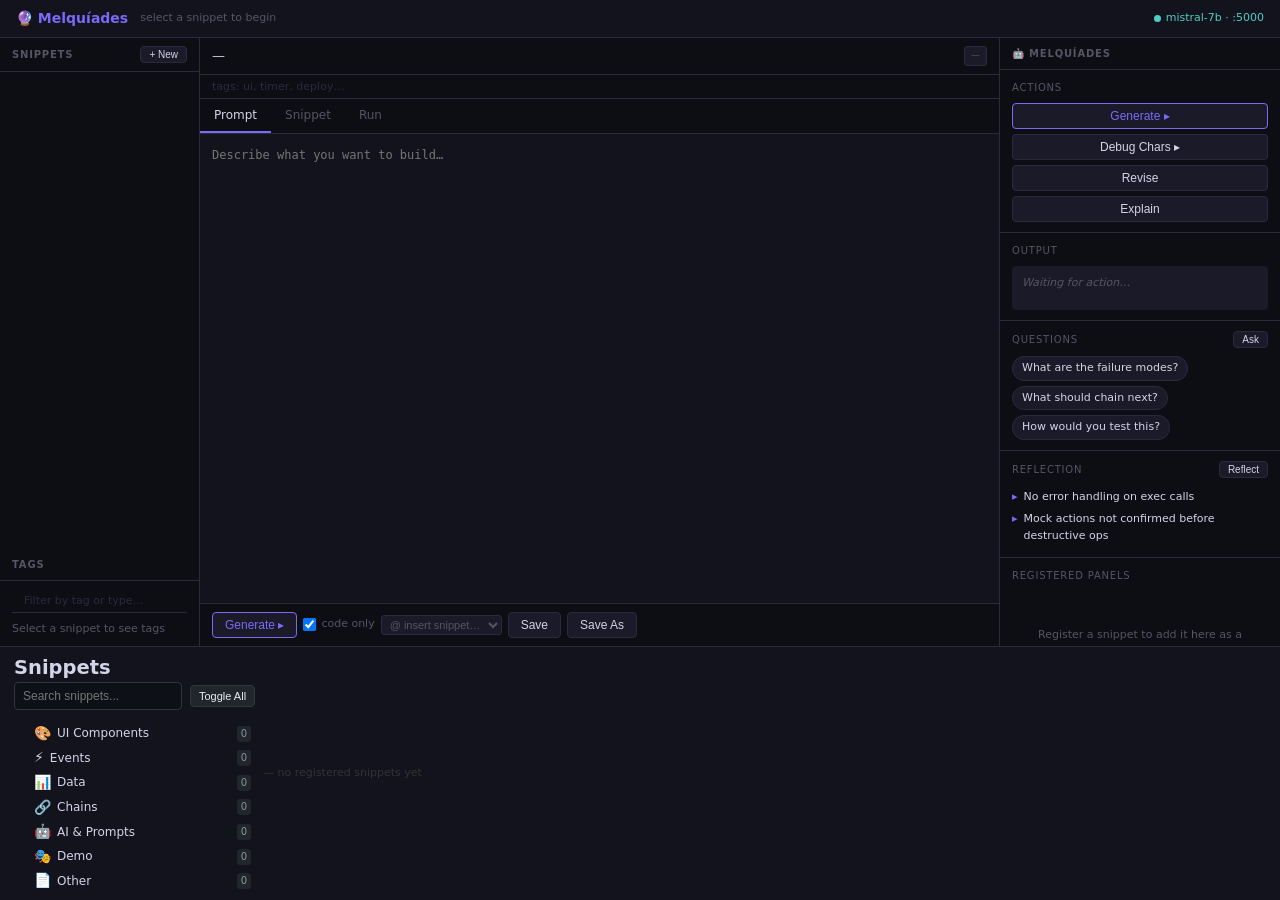
==== index.html @ 3d9fc7d7 "cleanup from prototype" ====
<!DOCTYPE html>
<html lang="en">
<head>
<meta charset="UTF-8">
<title>Melquíades — Demo</title>
<style>
* { box-sizing: border-box; margin: 0; padding: 0; }
:root {
  --bg: #0d0d14; --bg2: #13131e; --bg3: #1a1a28;
  --border: #2a2a3e; --accent: #7c6af7; --teal: #4ecdc4;
  --text: #d4d4e8; --muted: #555566; --danger: #e06a6a;
}
body { background: var(--bg); color: var(--text); font: 13px/1.5 system-ui,sans-serif; height: 100vh; display: flex; flex-direction: column; overflow: hidden; }

/* header */
header { display: flex; align-items: center; gap: 12px; padding: 8px 16px; background: var(--bg2); border-bottom: 1px solid var(--border); flex-shrink: 0; }
header h1 { font-size: 14px; font-weight: 600; color: var(--accent); }
.chain { font-size: 11px; color: var(--muted); flex: 1; }
.chain .done { color: var(--teal); }
.ai-label { display: flex; align-items: center; gap: 5px; font-size: 11px; color: var(--teal); }
.ai-dot { width: 7px; height: 7px; border-radius: 50%; background: var(--teal); }

/* layout */
main { display: grid; grid-template-columns: 200px 1fr 280px; flex: 1; overflow: hidden; }
.col { display: flex; flex-direction: column; border-right: 1px solid var(--border); overflow: hidden; }
.col:last-child { border-right: none; }
.col-header { padding: 8px 12px; font-size: 10px; font-weight: 700; color: var(--muted); text-transform: uppercase; letter-spacing: .8px; border-bottom: 1px solid var(--border); flex-shrink: 0; }

/* snippet list */
.snip-item { display: flex; align-items: center; gap: 8px; padding: 7px 12px; cursor: pointer; border-left: 2px solid transparent; }
.snip-item:hover  { background: var(--bg3); }
.snip-item.active { background: var(--bg3); border-left-color: var(--accent); }
.snip-name { font-size: 12px; flex: 1; }
.snip-lang { font-size: 9px; color: var(--muted); background: var(--bg3); border: 1px solid var(--border); padding: 1px 4px; border-radius: 2px; }
.snip-tags { font-size: 9px; color: var(--accent); opacity: .7; white-space: nowrap; overflow: hidden; text-overflow: ellipsis; max-width: 60px; }
.tags-row { display: flex; align-items: center; gap: 6px; padding: 4px 12px; border-bottom: 1px solid var(--border); flex-shrink: 0; }
.tags-row input { flex:1; background: transparent; border: none; color: var(--muted); font: 11px/1.4 system-ui; outline: none; }
.tags-row input::placeholder { color: var(--border); }

/* tabs */
.tabs { display: flex; border-bottom: 1px solid var(--border); flex-shrink: 0; }
.tab  { padding: 7px 14px; font-size: 12px; cursor: pointer; color: var(--muted); border-bottom: 2px solid transparent; }
.tab.active { color: var(--text); border-bottom-color: var(--accent); }
.tab:hover:not(.active) { color: var(--text); }

/* screens */
.screen { flex: 1; display: none; flex-direction: column; overflow: hidden; }
.screen.active { display: flex; }
.meta-row { display: flex; align-items: center; gap: 8px; padding: 8px 12px; border-bottom: 1px solid var(--border); flex-shrink: 0; }
.meta-title { font-size: 13px; font-weight: 500; flex: 1; }
.badge { font-size: 9px; color: var(--muted); background: var(--bg3); border: 1px solid var(--border); padding: 2px 6px; border-radius: 3px; }
textarea { flex: 1; background: var(--bg2); border: none; color: var(--text); font: 12px/1.6 'Cascadia Code','Fira Code',monospace; padding: 12px; resize: none; outline: none; }
.gen-label { padding: 4px 12px; font-size: 10px; color: var(--teal); background: #0a1a0a; border-top: 1px solid var(--border); flex-shrink: 0; display: none; }
.actions { display: flex; gap: 6px; padding: 8px 12px; border-top: 1px solid var(--border); flex-shrink: 0; align-items: center; }

/* run screen */
#sandbox { flex: 1; border: none; background: #fff; min-height: 0; }
.log-area { height: 130px; overflow-y: auto; background: #080810; border-top: 1px solid var(--border); padding: 6px 10px; font: 11px/1.6 'Cascadia Code','Fira Code',monospace; flex-shrink: 0; }
.log-line        { color: #555; }
.log-line.action { color: var(--teal); }
.log-line.output { color: var(--text); }
.log-line.error  { color: var(--danger); }

/* buttons */
.btn { padding: 5px 12px; border-radius: 4px; font-size: 12px; cursor: pointer; font-weight: 500; transition: opacity .15s; border: none; }
.btn:hover { opacity: .8; }
.btn-accent  { background: var(--bg3); color: var(--accent); border: 1px solid var(--accent); }
.btn-plain   { background: var(--bg3); color: var(--text);   border: 1px solid var(--border); }
.btn-teal    { background: var(--bg3); color: var(--teal);   border: 1px solid var(--teal); }
.btn-suggest { background: var(--bg3); color: #a47ac8; border: 1px solid #4a3a6e; font-size: 11px; margin-left: auto; }

/* panels col */
.panels-area { flex: 1; overflow-y: auto; padding: 10px; display: flex; flex-direction: column; gap: 10px; }
.panel-card  { border: 1px solid var(--border); border-radius: 5px; overflow: hidden; flex-shrink: 0; }
.panel-card-hdr { display: flex; align-items: center; padding: 5px 10px; background: var(--bg3); border-bottom: 1px solid var(--border); }
.panel-card-hdr span:first-child { font-size: 11px; flex: 1; color: var(--muted); }
.panel-card-hdr .x { font-size: 11px; cursor: pointer; color: var(--muted); }
.panel-card-hdr .x:hover { color: var(--text); }
.panel-card iframe { display: block; width: 100%; height: 180px; border: none; }
.empty-msg { color: var(--muted); font-size: 11px; text-align: center; padding: 24px 16px; line-height: 1.8; }

/* AI sidebar */
.ai-sidebar { flex: 1; overflow-y: auto; display: flex; flex-direction: column; }
.ai-section { padding: 10px 12px; border-bottom: 1px solid var(--border); flex-shrink: 0; }
.ai-section.grow { flex: 1; display: flex; flex-direction: column; }
.ai-section-title { font-size: 10px; color: var(--muted); text-transform: uppercase; letter-spacing: .8px; margin-bottom: 8px; display: flex; align-items: center; justify-content: space-between; }
.ai-actions { display: flex; flex-direction: column; gap: 5px; }
.ai-output { background: var(--bg3); border-radius: 4px; padding: 8px 10px; font-size: 11px; color: var(--muted); min-height: 44px; font-style: italic; line-height: 1.6; word-break: break-word; }
.ai-output.live { color: var(--text); font-style: normal; }
.chip-list { display: flex; flex-wrap: wrap; gap: 5px; }
.chip { background: var(--bg3); border: 1px solid var(--border); border-radius: 12px; padding: 3px 9px; font-size: 11px; cursor: pointer; }
.chip:hover { border-color: var(--accent); color: var(--accent); }
.reflect-item { font-size: 11px; padding: 3px 0; display: flex; gap: 6px; color: var(--text); line-height: 1.5; }
.reflect-item::before { content: '▸'; color: var(--accent); flex-shrink: 0; }
.btn-sm { padding: 2px 8px; font-size: 10px; }

/* snippet tree panel */
.tree-controls {
  display: flex;
  gap: 8px;
  margin-bottom: 12px;
  align-items: center;
}

.search-input {
  flex: 1;
  padding: 6px 8px;
  border: 1px solid #30363d;
  background: #0d1117;
  color: #e6edf3;
  border-radius: 4px;
  font-size: 12px;
}

.search-input:focus {
  outline: none;
  border-color: #58a6ff;
}

.btn-small {
  padding: 4px 8px;
  border: 1px solid #30363d;
  background: #21262d;
  color: #e6edf3;
  border-radius: 4px;
  font-size: 11px;
  cursor: pointer;
  transition: all 0.2s ease;
}

.btn-small:hover {
  background: #30363d;
  border-color: #58a6ff;
}

.snippet-tree {
  font-size: 12px;
  line-height: 1.4;
}

.tree-node {
  margin: 1px 0;
  user-select: none;
}

.tree-node-content {
  display: flex;
  align-items: center;
  padding: 2px 4px;
  cursor: pointer;
  border-radius: 3px;
  transition: background-color 0.2s ease;
}

.tree-node-content:hover {
  background: #21262d;
}

.tree-node-content.selected {
  background: #0969da;
  color: #ffffff;
}

.tree-toggle {
  width: 12px;
  height: 12px;
  margin-right: 4px;
  display: flex;
  align-items: center;
  justify-content: center;
  color: #8b949e;
  transition: transform 0.2s ease;
}

.tree-toggle.expanded {
  transform: rotate(90deg);
}

.tree-toggle.no-children {
  visibility: hidden;
}

.tree-icon {
  margin-right: 6px;
  font-size: 14px;
}

.tree-label {
  flex: 1;
  overflow: hidden;
  text-overflow: ellipsis;
  white-space: nowrap;
}

.tree-badge {
  font-size: 10px;
  background: #21262d;
  color: #8b949e;
  padding: 1px 4px;
  border-radius: 3px;
  margin-left: 4px;
}

.tree-children {
  margin-left: 16px;
  display: none;
}

.tree-children.expanded {
  display: block;
}

.snippets-list {
  font-size: 12px;
  max-height: 300px;
  overflow-y: auto;
}

/* footer */
footer { display: flex; align-items: center; gap: 8px; padding: 6px 14px; background: var(--bg2); border-top: 1px solid var(--border); flex-shrink: 0; overflow-x: auto; }
.footer-label { font-size: 10px; color: var(--muted); text-transform: uppercase; letter-spacing: .8px; white-space: nowrap; }
.reg-pill { padding: 3px 10px; background: var(--bg3); border: 1px solid var(--border); border-radius: 3px; font-size: 11px; cursor: pointer; white-space: nowrap; }
.reg-pill:hover { border-color: var(--teal); color: var(--teal); }
</style>
</head>
<body>

<header>
  <h1>🔮 Melquíades</h1>
  <div class="chain" id="chain">select a snippet to begin</div>
  <div class="ai-label"><div class="ai-dot"></div>mistral-7b · :5000</div>
</header>

<main>
  <!-- LEFT: snippet list -->
  <div class="col">
    <div class="col-header" style="display:flex;justify-content:space-between;align-items:center">Snippets
      <button class="btn btn-plain btn-sm" onclick="newSnippet()">+ New</button>
    </div>
    <div class="multi-select-controls" id="multi-controls" style="display:none; padding: 8px 12px; border-bottom: 1px solid var(--border); gap: 8px; align-items: center;">
      <label style="font-size: 11px; color: var(--muted);">
        <input type="checkbox" id="select-all" onchange="toggleSelectAll()"> Select all
      </label>
      <button class="btn btn-plain btn-sm" onclick="chainSelected()">Chain</button>
      <button class="btn btn-plain btn-sm" onclick="deleteSelected()" style="color: var(--danger);">Delete</button>
      <span style="font-size: 11px; color: var(--muted);" id="selection-count">0 selected</span>
    </div>
    <div id="snip-list" style="flex: 1; overflow-y: auto;"></div>
    <div class="col-header">Tags</div>
    <div id="tags-panel" style="padding: 8px 12px; flex-shrink: 0;">
      <div class="tags-row">
        <input id="tag-filter" type="text" placeholder="Filter by tag or type..." style="flex: 1; background: transparent; border: none; color: var(--muted); font: 11px/1.4 system-ui; outline: none;">
        <button id="clear-filter" class="btn btn-sm" style="display: none; padding: 2px 6px; font-size: 10px; background: var(--bg3); color: var(--muted); border: 1px solid var(--border); border-radius: 3px; cursor: pointer;">Clear</button>
      </div>
      <div id="snippet-tags" style="display: flex; flex-wrap: wrap; gap: 4px; margin-top: 8px;">
        <span style="font-size: 11px; color: var(--muted);">Select a snippet to see tags</span>
      </div>
    </div>
  </div>

  <!-- CENTER: editor -->
  <div class="col">
    <div class="meta-row">
      <span class="meta-title" id="meta-title">—</span>
      <span class="badge" id="meta-lang" onclick="changeLang()" title="Click to change language" style="cursor:pointer">—</span>
    </div>
    <div class="tags-row">
      <input id="meta-tags" placeholder="tags: ui, timer, deploy…" spellcheck="false">
    </div>
    <div class="tabs">
      <div class="tab active" id="tab-prompt"  onclick="switchTab('prompt')">Prompt</div>
      <div class="tab"        id="tab-snippet" onclick="switchTab('snippet')">Snippet</div>
      <div class="tab"        id="tab-run"     onclick="switchTab('run')">Run</div>
    </div>

    <div id="screen-prompt" class="screen active">
      <textarea id="body-prompt" spellcheck="false" placeholder="Describe what you want to build…"></textarea>
      <div class="actions">
        <button class="btn btn-accent" onclick="generate()">Generate ▸</button>
        <label style="font-size:11px;color:var(--muted);display:flex;align-items:center;gap:5px;cursor:pointer">
          <input type="checkbox" id="chk-code-only" checked> code only
        </label>
        <select id="ctx-picker" onchange="insertCtx(this)" style="background:var(--bg3);border:1px solid var(--border);color:var(--muted);font-size:11px;border-radius:3px;padding:2px 4px;cursor:pointer">
          <option value="">@ insert snippet…</option>
        </select>
        <button class="btn btn-plain" onclick="save()">Save</button>
        <button class="btn btn-plain" onclick="saveAs()">Save As</button>
      </div>
    </div>

    <div id="screen-snippet" class="screen">
      <textarea id="body-snippet" spellcheck="false" placeholder="Snippet code appears here…"></textarea>
      <div class="gen-label" id="gen-label">✦ generated from <span id="gen-from"></span></div>
      <div class="actions">
        <button class="btn btn-teal"    onclick="execute()">Execute ▸</button>
        <button class="btn btn-plain" onclick="save()">Save</button>
        <button class="btn btn-plain" onclick="saveAs()">Save As</button>
        <button class="btn btn-accent"  onclick="register()">Register</button>
        <button class="btn btn-plain" id="btn-stop-gen" onclick="stopGenerate()" disabled style="color:#f87171">Stop ■</button>
        <button class="btn btn-plain" onclick="deleteSnippet()" style="color:#f87171">Delete</button>
        <button class="btn btn-plain" id="btn-mindmap" onclick="mindMap()">Mind map</button>
        <button class="btn btn-suggest" id="btn-suggest" style="display:none" onclick="suggestNext()">Suggest next snippet</button>
      </div>
    </div>

    <div id="screen-run" class="screen">
      <iframe id="sandbox" sandbox="allow-scripts"></iframe>
      <div class="log-area" id="log"></div>
      <div class="actions">
        <button class="btn btn-teal" onclick="execute()">Execute ▸</button>
        <button class="btn btn-plain" onclick="stop()">Stop ■</button>
        <button class="btn btn-plain" onclick="$('log').innerHTML=''">Clear log</button>
      </div>
    </div>
  </div>

  <!-- RIGHT: AI sidebar -->
  <div class="col">
    <div class="col-header">🤖 Melquíades</div>
    <div class="ai-sidebar">

      <div class="ai-section">
        <div class="ai-section-title">Actions</div>
        <div class="ai-actions">
          <button class="btn btn-accent" onclick="generate()">Generate ▸</button>
          <button class="btn btn-plain"  onclick="debugCharacters()">Debug Chars ▸</button>
          <button class="btn btn-plain"  onclick="revise()">Revise</button>
          <button class="btn btn-plain"  onclick="explain()">Explain</button>
        </div>
      </div>

      <div class="ai-section">
        <div class="ai-section-title">Output</div>
        <div class="ai-output" id="ai-output">Waiting for action…</div>
      </div>

      <div class="ai-section">
        <div class="ai-section-title">
          Questions
          <button class="btn btn-plain btn-sm" onclick="askQuestions()">Ask</button>
        </div>
        <div class="chip-list" id="chip-list">
          <div class="chip" onclick="clickChip(this.textContent)">What are the failure modes?</div>
          <div class="chip" onclick="clickChip(this.textContent)">What should chain next?</div>
          <div class="chip" onclick="clickChip(this.textContent)">How would you test this?</div>
        </div>
      </div>

      <div class="ai-section">
        <div class="ai-section-title">
          Reflection
          <button class="btn btn-plain btn-sm" onclick="reflect()">Reflect</button>
        </div>
        <div id="reflection-list">
          <div class="reflect-item">No error handling on exec calls</div>
          <div class="reflect-item">Mock actions not confirmed before destructive ops</div>
        </div>
      </div>

      <div class="ai-section grow">
        <div class="ai-section-title">Registered Panels</div>
        <div class="panels-area" id="panels-area">
          <div class="empty-msg">Register a snippet to add it here as a live panel.</div>
        </div>
      </div>

    </div>
  </div>
</main>

<footer>
  <div class="sidebar">
    <h2>Snippets</h2>
    <div id="registry-bar"></div>
    <div class="tree-controls">
      <input type="text" id="tree-search" placeholder="Search snippets..." class="search-input">
      <button id="tree-toggle-all" class="btn-small">Toggle All</button>
    </div>
    <div id="snippet-tree" class="snippet-tree"></div>
    <div id="snippets-list" class="snippets-list" style="display: none;"></div>
  </div>
  <span id="registry-empty" style="font-size:11px;color:#333">— no registered snippets yet</span>
</footer>

<script>
// Utility functions
const $ = (id) => document.getElementById(id)

const SNIPPETS = {} //load from DB 


const state = { current:null, currentId:null, registered:{}, generatedFrom:null, generating:false, abortCtrl:null, lastHtml:'' }
const srcdoc = html => `<!DOCTYPE html><html><head><meta charset="UTF-8"></head><body>${html}</body></html>`

function buildList() {
  const picker = $('ctx-picker')
  if (picker) {
    picker.innerHTML = '<option value="">@ insert snippet…</option>'
    Object.keys(SNIPPETS).forEach(name => {
      const o = document.createElement('option'); o.value = name; o.textContent = name
      picker.appendChild(o)
    })
  }
  const el = $('snip-list')
  el.innerHTML = ''
  
  // Get tag filter value
  const tagFilter = $('tag-filter').value.trim().toLowerCase()
  const filterTags = tagFilter ? tagFilter.split(',').map(t => t.trim()).filter(Boolean) : []
  
  Object.keys(SNIPPETS).forEach(name => {
    // Skip if snippet is undefined
    if (!SNIPPETS[name]) return
    
    // Apply tag filter
    if (filterTags.length > 0) {
      const snippetTags = (SNIPPETS[name].tags || []).map(t => t.toLowerCase())
      const hasMatchingTag = filterTags.some(filterTag => 
        snippetTags.some(snippetTag => snippetTag.includes(filterTag))
      )
      if (!hasMatchingTag) {
        return // Skip this snippet
      }
    }
    
    const d = document.createElement('div')
    d.className = 'snip-item'; d.id = `item-${name}`
    d.dataset.snippet = name
    d.innerHTML = `
      <input type="checkbox" class="snippet-checkbox" data-snippet="${name}" onchange="updateMultiSelect()" style="margin-right: 8px;">
      <span class="snip-name">${name}</span>
      <span class="snip-lang">${SNIPPETS[name].lang}</span>
    `
    d.onclick = (e) => {
      if (e.target.type !== 'checkbox') {
        selectSnippet(name)
      }
    }
    el.appendChild(d)
  })
  updateMultiSelect()
  
  // Update UI for currently selected snippet
  if (state.current && SNIPPETS[state.current]) {
    // Update tags panel
    updateTagsPanel(SNIPPETS[state.current].tags || [])
    
    // Update mindmap button for JSON snippets
    const btnMindmap = $('btn-mindmap')
    if (SNIPPETS[state.current].lang === 'json') {
      btnMindmap.textContent = '📊 JSON Mind map'
      btnMindmap.style.color = '#79c0ff'
      btnMindmap.style.borderColor = '#79c0ff'
    } else {
      btnMindmap.textContent = 'Mind map'
      btnMindmap.style.color = ''
      btnMindmap.style.borderColor = ''
    }
    
    SNIPPETS[state.current].lang === 'prompt' ? switchTab('prompt') : switchTab('snippet')
    setChain([state.current])
  }
}

function updateTagsPanel(tags) {
  const panel = $('snippet-tags')
  if (!tags || tags.length === 0) {
    panel.innerHTML = '<span style="font-size: 11px; color: var(--muted);">No tags</span>'
  } else {
    panel.innerHTML = tags.map(tag => 
      `<span style="font-size: 10px; color: var(--accent); background: var(--bg3); border: 1px solid var(--border); padding: 2px 6px; border-radius: 3px;">${tag}</span>`
    ).join('')
  }
}

function updateRegistry() {
  const bar = $('registry-bar')
  const names = Object.keys(state.registered)
  if (names.length) {
    bar.innerHTML = names.map(name => `<span class="reg-pill">${name}</span>`).join('')
    $('registry-empty').style.display = 'none'
  } else {
    bar.innerHTML = ''
    $('registry-empty').style.display = 'inline'
  }
}

function switchTab(t) {
  ['prompt','snippet','run'].forEach(id => {
    $(`tab-${id}`).classList.toggle('active', id === t)
    $(`screen-${id}`).classList.toggle('active', id === t)
  })
}

function setChain(steps) {
  $('chain').innerHTML = steps.map((s,i) =>
    i < steps.length-1 ? `<span class="done">${s}</span> → ` : `<span>${s}</span>`
  ).join('')
}

function resolveContext(text) {
  const refs = []
  const resolved = text.replace(/@([\.\w-]+)/g, (match, name) => {
    const sn = SNIPPETS[name]
    if (!sn) return match
    refs.push(name)
    return `\n\n[Context: ${name}]\n${sn.body()}\n`
  })
  return { resolved, refs }
}

function insertCtx(sel) {
  const name = sel.value; sel.value = ''
  if (!name) return
  const ta = $('body-prompt')
  const pos = ta.selectionStart
  const val = ta.value
  const ins = (pos > 0 && val[pos-1] !== ' ' && val[pos-1] !== '\n') ? ` @${name}` : `@${name}`
  ta.value = val.slice(0, pos) + ins + val.slice(pos)
  ta.selectionStart = ta.selectionEnd = pos + ins.length
  ta.focus()
}

async function generate() {
  const raw = $('body-prompt').value.trim()
  if (!raw) { appendLog('prompt is empty','error'); return }
  let { resolved: prompt, refs } = resolveContext(raw)
  if (refs.length) appendLog(`[generate] context: ${refs.map(r=>'@'+r).join(', ')}`,'action')
  const snippetBody = $('body-snippet').value.trim()
  if (snippetBody) {
    prompt += `\n\n[Current snippet: ${state.current}]\n${snippetBody}`
    appendLog(`[generate] auto-context: snippet ${state.current}`,'action')
  }
  const system = $('chk-code-only').checked
    ? 'You output ONLY raw code. No explanation, no comments, no markdown fences, no backticks. Start with the first line of code. Stop after the last line of code. Never add any text after the code.'
    : ''
  const src = state.current
  switchTab('snippet')
  const ta = $('body-snippet')
  state.prevSnippet = ta.value
  ta.value = ''
  appendLog('[generate] calling /api/ai/generate…','action')
  setChain([src, 'streaming…'])
  state.generating = true; state.abortCtrl = new AbortController()
  $('btn-stop-gen').disabled = false

  let resp
  try {
    resp = await fetch('/api/ai/generate', {
      method: 'POST',
      headers: {'Content-Type': 'application/json'},
      body: JSON.stringify({prompt, system, character: 'Melquíades'}),
      signal: state.abortCtrl.signal
    })
  } catch (e) {
    if (e.name === 'AbortError') { appendLog('[generate] stopped','action') }
    else { appendLog(`[generate] fetch error: ${e.message}`,'error') }
    state.generating = false; $('btn-stop-gen').disabled = true; return
  }

  if (!resp.ok) { appendLog(`[generate] ${resp.status} ${resp.statusText}`,'error'); state.generating = false; $('btn-stop-gen').disabled = true; return }

  const reader = resp.body.getReader(), dec = new TextDecoder()
  let buf = ''
  try {
    while (true) {
      const {done, value} = await reader.read()
      if (done) break
      buf += dec.decode(value, {stream: true})
      const lines = buf.split('\n'); buf = lines.pop()
      for (const line of lines) {
        if (!line.startsWith('data: ')) continue
        const payload = line.slice(6)
        if (payload === '[DONE]') { finishGenerate(src); return }
        try {
          const token = JSON.parse(payload)?.choices?.[0]?.delta?.content
          if (token) { ta.value += token; ta.scrollTop = ta.scrollHeight }
        } catch (_) {}
      }
    }
  } catch (e) {
    if (e.name !== 'AbortError') appendLog(`[generate] stream error: ${e.message}`,'error')
    else appendLog('[generate] stopped','action')
    state.generating = false; $('btn-stop-gen').disabled = true; return
  }
  finishGenerate(src)
}

function stopGenerate() {
  state.abortCtrl?.abort()
  state.generating = false
  $('btn-stop-gen').disabled = true
  if (state.prevSnippet && !$('body-snippet').value.trim()) {
    $('body-snippet').value = state.prevSnippet
    appendLog('[generate] stopped · snippet restored','action')
  }
}

function stripFences(text) {
  const blocks = [...text.matchAll(/```(?:\w*)\n([\s\S]*?)```/g)].map(m => m[1].trim())
  return blocks.length ? blocks.join('\n\n') : text
}

function finishGenerate(src) {
  state.generating = false; $('btn-stop-gen').disabled = true
  if ($('chk-code-only').checked && $('meta-lang').textContent !== 'prompt') {
    const stripped = stripFences($('body-snippet').value)
    $('body-snippet').value = stripped
    const t = stripped.trim()
    const lang = $('meta-lang').textContent
    if (lang === 'html' && (!t.startsWith('<') || !t.endsWith('>'))) {
      $('body-prompt').value = stripped
      $('body-snippet').value = state.prevSnippet || ''
      switchTab('prompt')
      appendLog('[generate] not HTML — routed back to prompt · snippet restored', 'action')
      setChain([src, 'not HTML ↩'])
      return
    }
  }
  state.generatedFrom = src
  $('gen-label').style.display   = 'block'; $('gen-from').textContent = src
  $('btn-suggest').style.display = 'block'
  appendLog('[generate] done','action')
  setChain([src, 'generated ✓'])
}

function buildMindMapHTML(data) {
  const d = JSON.stringify(data).replace(/<\/script>/gi, '<\\/script>')
  return `<!DOCTYPE html><html><head><meta charset="UTF-8">
<style>
*{box-sizing:border-box;margin:0;padding:0}
body{background:#0d1117;font-family:system-ui;overflow:hidden;user-select:none}
svg{display:block}
.edge{fill:none;stroke-width:2;opacity:.4}
.node{cursor:pointer}
.node:hover .pb{stroke-width:3}
.lbl{pointer-events:none;text-anchor:middle;dominant-baseline:central;font-weight:600;fill:#fff}
#tt{position:fixed;background:#161b22;border:1px solid #30363d;border-radius:8px;padding:10px 14px;color:#c9d1d9;font-size:12px;max-width:260px;line-height:1.6;pointer-events:none;display:none;z-index:20;box-shadow:0 8px 24px #0008}
.tip-title{font-size:13px;font-weight:700;margin-bottom:4px}
</style></head><body>
<svg id="map" style="width:100vw;height:100vh"></svg>
<div id="tt"></div>
<script>
const DATA=${d}
const VW=1800,VH=1200,VCX=900,VCY=600,BR=460,LR=240
const svg=document.getElementById('map'),NS='http://www.w3.org/2000/svg',tt=document.getElementById('tt')
const el=(t,a)=>{const e=document.createElementNS(NS,t);Object.entries(a).forEach(([k,v])=>e.setAttribute(k,v));return e}
svg.setAttribute('viewBox','0 0 '+VW+' '+VH)
svg.setAttribute('width',window.innerWidth)
svg.setAttribute('height',window.innerHeight)
const defs=el('defs',{})
defs.innerHTML='<filter id="gl"><feGaussianBlur stdDeviation="5" result="b"/><feMerge><feMergeNode in="b"/><feMergeNode in="SourceGraphic"/></feMerge></filter><filter id="sh" x="-20%" y="-20%" width="140%" height="140%"><feDropShadow dx="0" dy="3" stdDeviation="6" flood-color="#00000088"/></filter>'
svg.appendChild(defs)
const g=el('g',{id:'world'})
svg.appendChild(g)
const nodes=[{id:'root',kind:'root',label:DATA.root,x:VCX,y:VCY,color:'#58a6ff',tip:''}]
const edges=[]
const nb=DATA.branches.length
DATA.branches.forEach((b,bi)=>{
  const angle=bi*(2*Math.PI/nb)-Math.PI/2
  const bx=VCX+Math.cos(angle)*BR,by=VCY+Math.sin(angle)*BR
  nodes.push({id:b.id,kind:'branch',label:b.label,x:bx,y:by,color:b.color||'#79c0ff',tip:b.tip||''})
  edges.push({x1:VCX,y1:VCY,x2:bx,y2:by,color:b.color||'#79c0ff'})
  const nl=b.leaves.length
  b.leaves.forEach((lf,li)=>{
    const spread=Math.PI*.52
    const la=angle+(li-(nl-1)/2)*(spread/Math.max(nl-1,1))
    const lx=bx+Math.cos(la)*LR,ly=by+Math.sin(la)*LR
    nodes.push({id:lf.id,kind:'leaf',label:lf.label,x:lx,y:ly,color:b.color||'#79c0ff',tip:lf.tip||''})
    edges.push({x1:bx,y1:by,x2:lx,y2:ly,color:b.color||'#79c0ff'})
  })
})
edges.forEach(e=>{
  g.appendChild(el('path',{class:'edge',stroke:e.color,
    d:'M'+e.x1+','+e.y1+' C'+((e.x1+e.x2)/2)+','+e.y1+' '+((e.x1+e.x2)/2)+','+e.y2+' '+e.x2+','+e.y2}))
})
nodes.forEach(n=>{
  const ng=el('g',{class:'node',transform:'translate('+n.x+','+n.y+')'})
  if(n.kind==='root'){
    ng.appendChild(el('circle',{r:54,fill:n.color,stroke:'#ffffff33','stroke-width':2,filter:'url(#gl)'}))
    const t=el('text',{class:'lbl','font-size':20});t.textContent=n.label.slice(0,14);ng.appendChild(t)
  } else if(n.kind==='branch'){
    ng.appendChild(el('rect',{class:'pill',x:-92,y:-23,width:184,height:46,rx:23,fill:n.color+'22',filter:'url(#sh)'}))
    ng.appendChild(el('rect',{class:'pb',x:-92,y:-23,width:184,height:46,rx:23,fill:'none',stroke:n.color,'stroke-width':2}))
    const t=el('text',{class:'lbl','font-size':15});t.textContent=n.label.slice(0,20);ng.appendChild(t)
  } else {
    ng.appendChild(el('rect',{class:'pill',x:-88,y:-19,width:176,height:38,rx:9,fill:'#161b22',filter:'url(#sh)'}))
    ng.appendChild(el('rect',{class:'pb',x:-88,y:-19,width:176,height:38,rx:9,fill:'none',stroke:n.color+'99','stroke-width':1.5}))
    const t=el('text',{class:'lbl','font-size':12});t.textContent=n.label.slice(0,24);ng.appendChild(t)
  }
  ng.addEventListener('mouseenter',()=>{
    tt.innerHTML='<div class="tip-title" style="color:'+n.color+'">'+n.label+'</div>'+(n.tip||'').replace(/\\n/g,'<br>')
    tt.style.display='block'
  })
  ng.addEventListener('mousemove',e=>{
    tt.style.left=Math.min(e.clientX+16,window.innerWidth-280)+'px'
    tt.style.top=Math.min(e.clientY+16,window.innerHeight-120)+'px'
  })
  ng.addEventListener('mouseleave',()=>{tt.style.display='none'})
  g.appendChild(ng)
})
let zoom=Math.min(window.innerWidth/VW,window.innerHeight/VH),px=0,py=0,drag=false,lm={}
const applyT=()=>g.setAttribute('transform','translate('+px+','+py+') scale('+zoom+')')
applyT()
svg.addEventListener('wheel',e=>{e.preventDefault();zoom=Math.min(4,Math.max(.15,zoom*(e.deltaY<0?1.1:.91)));applyT()},{passive:false})
svg.addEventListener('mousedown',e=>{drag=true;lm={x:e.clientX,y:e.clientY};svg.style.cursor='grabbing'})
window.addEventListener('mouseup',()=>{drag=false;svg.style.cursor='default'})
window.addEventListener('mousemove',e=>{
  if(!drag)return
  px+=(e.clientX-lm.x)/zoom*(VW/window.innerWidth)
  py+=(e.clientY-lm.y)/zoom*(VH/window.innerHeight)
  lm={x:e.clientX,y:e.clientY};applyT()
})
<\/script></body></html>`
}

function buildJSONMindMap(data, rootKey = "JSON") {
  appendLog(`[mind-map] Processing JSON: ${typeof data}, keys: ${Object.keys(data || {}).join(', ')}`,'action')
  
  // Handle edge cases
  if (data === null || data === undefined) {
    appendLog(`[mind-map] Data is null/undefined`,'error')
    return {
      root: rootKey,
      branches: [],
      leaves: []
    }
  }
  
  const result = {
    branches: [],
    leaves: []
  }
  
  function processNode(obj, key, path = "") {
    const currentPath = path ? `${path}.${key}` : key
    
    if (typeof obj === 'object' && obj !== null) {
      if (Array.isArray(obj)) {
        // Array handling
        const branch = {
          id: `array_${path.replace(/\./g, '_')}`,
          label: `${key} [${obj.length}]`,
          color: '#79c0ff',
          tip: `Array with ${obj.length} items`,
          leaves: []
        }
        
        // Process array items
        obj.slice(0, 3).forEach((item, i) => {
          if (typeof item === 'object' && item !== null) {
            const nested = processNode(item, `Item ${i + 1}`, `${path}.${i}`)
            branch.leaves.push(...nested.branches.map(b => ({...b, id: b.id + '_leaf'})))
            branch.leaves.push(...nested.leaves)
          } else {
            branch.leaves.push({
              id: `leaf_${path.replace(/\./g, '_')}_${i}`,
              label: `Item ${i + 1}: ${String(item).substring(0, 15)}`,
              color: '#79c0ff',
              tip: `Value: ${String(item)}`
            })
          }
        })
        
        result.branches.push(branch)
      } else {
        // Object handling
        const entries = Object.entries(obj)
        const branch = {
          id: `obj_${path.replace(/\./g, '_')}`,
          label: `${key} (${entries.length})`,
          color: '#79c0ff',
          tip: `Object: ${entries.slice(0, 3).map(([k]) => k).join(', ')}${entries.length > 3 ? '...' : ''}`,
          leaves: []
        }
        
        // Process object properties
        entries.forEach(([k, v]) => {
          if (typeof v === 'object' && v !== null) {
            if (Array.isArray(v)) {
              const nested = processNode(v, k, `${path}.${k}`)
              branch.leaves.push(...nested.branches.map(b => ({...b, id: b.id + '_leaf'})))
              branch.leaves.push(...nested.leaves)
            } else {
              // Nested object - create a leaf for it
              branch.leaves.push({
                id: `leaf_${path.replace(/\./g, '_')}_${k}`,
                label: k,
                color: '#79c0ff',
                tip: `Nested object with ${Object.keys(v).length} properties`
              })
            }
          } else {
            // Primitive value
            branch.leaves.push({
              id: `leaf_${path.replace(/\./g, '_')}_${k}`,
              label: `${k}: ${String(v).substring(0, 15)}`,
              color: '#79c0ff',
              tip: `Value: ${String(v)}`
            })
          }
        })
        
        result.branches.push(branch)
      }
    } else {
      // Primitive value at root level
      result.leaves.push({
        id: `value_${path.replace(/\./g, '_')}`,
        label: `${key}: ${String(obj).substring(0, 20)}`,
        color: '#79c0ff',
        tip: `Value: ${String(obj)}`
      })
    }
    
    return result
  }
  
  const processed = processNode(data, rootKey)
  const branches = processed.branches.slice(0, 8) // Limit to 8 main branches
  
  // Ensure we have at least one branch
  if (branches.length === 0) {
    branches.push({
      id: 'single_value',
      label: 'Data',
      color: '#79c0ff',
      tip: 'Single data value',
      leaves: []
    })
  }
  
  appendLog(`[mind-map] Generated ${branches.length} branches, ${processed.leaves.length} leaves`,'action')
  
  return {
    root: rootKey,
    branches: branches,
    leaves: processed.leaves
  }
}

async function mindMap() {
  const code = $('body-snippet').value.trim()
  if (!code) { appendLog('no snippet to map','error'); return }
  
  const lang = $('meta-lang').textContent
  
  if (lang === 'json') {
    // Handle JSON directly without AI
    appendLog('[mind-map] parsing JSON structure…','action')
    try {
      appendLog(`[mind-map] JSON length: ${code.length} chars`,'action')
      const jsonData = JSON.parse(code)
      appendLog(`[mind-map] JSON parsed successfully, type: ${typeof jsonData}`,'action')
      const mindMapData = buildJSONMindMap(jsonData, state.current || 'JSON')
      appendLog(`[mind-map] Mindmap created, branches: ${mindMapData.branches.length}`,'action')
      
      const html = buildMindMapHTML(mindMapData)
      $('body-snippet').value = html
      execute()
      appendLog(`[mind-map] JSON visualization · ${mindMapData.branches.length} branches`,'action')
      setChain([state.current, 'json-mind-map ✓'])
    } catch(e) { 
      appendLog(`[mind-map] JSON error: ${e.message}`,'error')
      appendLog(`[mind-map] Debug - First 100 chars: ${code.substring(0, 100)}`,'action')
    }
  } else {
    // Use AI for other languages
    appendLog('[mind-map] asking model for relationships…','action')
    try {
      const resp = await fetch('/api/ai/mindmap', {
        method:'POST', headers:{'Content-Type':'application/json'},
        body: JSON.stringify({prompt: code})
      })
      if (!resp.ok) throw new Error(await resp.text())
      const data = await resp.json()
      if (!data.branches?.length) { appendLog('[mind-map] no branches returned','error'); return }
      const html = buildMindMapHTML(data)
      $('body-snippet').value = html
      execute()
      appendLog(`[mind-map] ${data.branches.length} branches · hover nodes for tips`,'action')
      setChain([state.current, 'mind-map ✓'])
    } catch(e) { appendLog(`[mind-map] error: ${e.message}`,'error') }
  }
}

function stop() {
  requestAnimationFrame(() => {
    const sandbox = $('sandbox')
    sandbox.srcdoc = '<!DOCTYPE html><html><body></body></html>'
    state.lastHtml = ''
    appendLog('[stop] sandbox cleared','action')
  })
}

function injectIntoHtml(base, tag, code) {
  if (tag === 'css') {
    const style = `<style>\n${code}\n</style>`
    const hi = base.lastIndexOf('</head>')
    if (hi !== -1) return base.slice(0, hi) + style + base.slice(hi)
    const bi = base.lastIndexOf('<body')
    if (bi !== -1) return base.slice(0, bi) + style + base.slice(bi)
    return style + base
  }
  if (tag === 'js') {
    const script = `<script>\n${code}\n<\/script>`
    const i = base.lastIndexOf('</body>')
    if (i !== -1) return base.slice(0, i) + script + base.slice(i)
    return base + script
  }
  return base
}

function runCode(code, lang, name) {
  // Use requestAnimationFrame to prevent blocking
  requestAnimationFrame(() => {
    const isFullDoc = code.trimStart().toLowerCase().startsWith('<!doctype') || code.trimStart().toLowerCase().startsWith('<html')
    const sandbox = $('sandbox')
    
    if (lang === 'css') {
      if (state.lastHtml) {
        state.lastHtml = injectIntoHtml(state.lastHtml, 'css', code)
        sandbox.srcdoc = state.lastHtml
        appendLog(`[execute] ${name} — CSS injected`,'action')
      } else {
        const demo = `<!DOCTYPE html><html><head><meta charset="UTF-8"><style>\n${code}\n</style></head><body><h1>Heading</h1><h2>Subheading</h2><p>Paragraph text. <a href="#">A link</a>.</p><ul><li>Item one</li><li>Item two</li></ul><button>Button</button><input placeholder="Input"></body></html>`
        state.lastHtml = demo; sandbox.srcdoc = demo
        appendLog(`[execute] ${name} — CSS preview`,'action')
      }
    } else if (lang === 'js') {
      // Ensure JavaScript is always wrapped in proper script tags
      let jsHtml
      if (state.lastHtml) {
        state.lastHtml = injectIntoHtml(state.lastHtml, 'js', code)
        jsHtml = state.lastHtml
      } else {
        // For standalone JS, create a proper HTML document with script tags
        jsHtml = `<!DOCTYPE html><html><head><meta charset="UTF-8"></head><body><div id="widget"></div><script>\ntry {\n${code}\n} catch(e) {\n  console.error('JS Error:', e);\n  document.body.innerHTML += '<div style="color:red;padding:10px;border:1px solid red;margin:10px;">JS Error: ' + e.message + '</div>';\n}\n<\/script></body></html>`
        state.lastHtml = jsHtml
      }
      sandbox.srcdoc = jsHtml
      appendLog(`[execute] ${name} — JS executed`,'action')
    } else if (lang === 'mermaid') {
      // Auto-wrap mermaid code in HTML for execution
      var mermaidHtml = '<!DOCTYPE html><html><head><meta charset="UTF-8"><script src="https://cdn.jsdelivr.net/npm/mermaid@10/dist/mermaid.min.js"><\/script><style>body{padding:20px;background:#f5f5f5}.mermaid{background:white;padding:20px;border-radius:8px}<\/style><\/head><body><div class="mermaid">' + code + '<\/div><script>mermaid.initialize({startOnLoad:true})<\/script><\/body><\/html>';
      state.lastHtml = mermaidHtml;
      sandbox.srcdoc = mermaidHtml;
      appendLog('[execute] ' + name + ' — Mermaid diagram rendered','action');
    } else {
      state.lastHtml = isFullDoc ? code : srcdoc(code)
      sandbox.srcdoc = state.lastHtml
      appendLog(`[execute] ${name} — done`,'action')
    }
  })
}

// Debounce execution to prevent rapid calls
let executeTimeout = null
function execute() {
  // Clear any pending execution
  if (executeTimeout) {
    clearTimeout(executeTimeout)
  }
  
  // Debounce execution with small delay
  executeTimeout = setTimeout(() => {
    const code = $('body-snippet').value.trim()
    if (!code) { appendLog('snippet is empty','error'); return }
    const lang = $('meta-lang').textContent
    if (lang === 'chain') {
      const names = code.split('\n').map(l => l.trim()).filter(Boolean)
      executeChain(names, state.current)
      return
    }
    switchTab('run')
    runCode(code, lang, state.current)
    const steps = state.generatedFrom ? [state.generatedFrom, state.current, 'execute'] : [state.current, 'execute']
    setChain(steps)
    executeTimeout = null
  }, 50) // 50ms debounce
}

async function executeChain(names, chainName) {
  switchTab('run')
  appendLog(`[chain] ${chainName}: ${names.join(' → ')}`,'action')
  for (const name of names) {
    const sn = SNIPPETS[name]
    if (!sn) { appendLog(`[chain] unknown snippet: ${name}`,'error'); continue }
    const code = sn.body ? sn.body() : (sn.code || '')
    runCode(code, sn.lang, name)
    await new Promise(r => setTimeout(r, 80))
  }
  setChain([chainName, ...names, '✓'])
  appendLog(`[chain] ${chainName} complete`,'action')
}

function register() {
  const name = state.current, code = $('body-snippet').value.trim()
  if (!name) return
  
  if (!state.registered[name]) {
    const pill = document.createElement('button')
    pill.className = 'reg-pill'; pill.textContent = name; pill.id = `pill-${name}`
    pill.onclick = () => runRegistered(name)
    $('registry-bar').appendChild(pill)
    $('registry-empty').style.display = 'none'
    const area = $('panels-area')
    area.querySelector('.empty-msg')?.remove()
    const card = document.createElement('div')
    card.className = 'panel-card'; card.id = `card-${name}`
    card.innerHTML = `<div class="panel-card-hdr"><span>${name}</span><span class="x" onclick="removePanel('${name}')">✕</span></div><iframe id="pframe-${name}" sandbox="allow-scripts"></iframe>`
    area.appendChild(card)
  }
  $(`pframe-${name}`).srcdoc = srcdoc(code)
  $(`dot-${name}`).classList.add('reg')
  state.registered[name] = code
  appendLog(`[register] ${name} registered as panel/tool`,'action')
  const steps = state.generatedFrom ? [state.generatedFrom, name, 'execute', 'register ✓'] : [name, 'execute', 'register ✓']
  setChain(steps)
}

function removePanel(name) {
  $(`card-${name}`)?.remove(); $(`pill-${name}`)?.remove()
  $(`dot-${name}`)?.classList.remove('reg'); delete state.registered[name]
  if (!Object.keys(state.registered).length) {
    $('registry-empty').style.display = ''
    $('panels-area').innerHTML = '<div class="empty-msg">Register a snippet to add it here as a live panel.</div>'
  }
  appendLog(`[register] ${name} removed`,'action')
}

function runRegistered(name) {
  switchTab('run'); appendLog(`[deploy-panel] triggered: ${name}`,'action')
  const lines = MOCK[name] ?? [`${name}: no mock action defined`]
  lines.forEach((l,i) => setTimeout(() => appendLog(`[${name}] ${l}`,'output'), i*320))
}

function appendLog(msg, cls='') {
  const el = $('log'), line = document.createElement('div')
  line.className = `log-line ${cls}`
  line.textContent = `${new Date().toLocaleTimeString('en',{hour12:false})}  ${msg}`
  el.appendChild(line); el.scrollTop = el.scrollHeight
}

function suggestNext() {
  const opts = [
    'add-error-handler — wrap exec calls in try/catch, show error in log',
    'status-poller — poll /api/status every 5s and append to log',
    'confirm-dialog — show confirmation before rollback/destructive actions',
  ]
  switchTab('run')
  appendLog(`[suggest] next: ${opts[Math.floor(Math.random()*opts.length)]}`,'action')
}

// ── AI sidebar actions ───────────────────────────────────────────
function streamToOutput(text) {
  const el = $('ai-output')
  el.textContent = ''; el.classList.add('live')
  let i = 0
  const iv = setInterval(() => { el.textContent += text[i++]; if (i >= text.length) clearInterval(iv) }, 16)
}

async function decompose() {
  const prompt = $('body-snippet').value.trim() || $('body-prompt').value.trim()
  if (!prompt) { appendLog('nothing to decompose','error'); return }
  appendLog('[decompose] calling /api/ai/decompose…','action')
  try {
    const resp = await fetch('/api/ai/decompose', {
      method: 'POST',
      headers: {'Content-Type': 'application/json'},
      body: JSON.stringify({prompt})
    })
    const {tasks} = await resp.json()
    streamToOutput(`Decompose →\n${tasks.map((t,i)=>`${i+1}. ${t}`).join('\n')}`)
    appendLog(`[decompose] ${tasks.length} units identified`,'action')
  } catch (e) { appendLog(`[decompose] error: ${e.message}`,'error') }
}

function revise() {
  if (!$('body-snippet').value.trim()) { appendLog('no snippet to revise','error'); return }
  appendLog('[revise] streaming revision…','action')
  streamToOutput('Revised: extracted button handler into named function. Added null check on postMessage target. Reduced nesting by one level.')
}

function explain() {
  if (!$('body-snippet').value.trim()) { appendLog('no snippet to explain','error'); return }
  streamToOutput('This snippet renders a deployment panel. Each button calls postMessage with an action name. The parent app intercepts the message and routes it to mock shell commands, streaming output to the log.')
}

function askQuestions() {
  const qs = [
    'What happens when K8s is unreachable?',
    'Should rollback require confirmation?',
    'Which snippet should chain after deploy?',
    'How do you test this panel in isolation?',
    'What is the expected output format?',
  ]
  const el = $('chip-list')
  el.innerHTML = qs.map(q => `<div class="chip" onclick="clickChip(this.textContent)">${q}</div>`).join('')
  appendLog('[questions] 5 questions generated','action')
}

function reflect() {
  const issues = [
    'No error handling on exec calls — add try/catch',
    'Output grows unbounded — add max-height + scroll',
    'Destructive ops (rollback, deploy) have no confirmation step',
  ]
  $('reflection-list').innerHTML = issues.map(t => `<div class="reflect-item">${t}</div>`).join('')
  appendLog('[reflect] 3 issues identified','action')
}

function clickChip(q) {
  selectSnippet('deploy-prompt')
  $('body-prompt').value = q
  appendLog(`[questions] prompt: "${q}"`,'action')
}

window.addEventListener('message', e => { if (e.data?.type==='exec') runRegistered(e.data.snippet) })

function changeLang() {
  const current = $('meta-lang').textContent
  const languages = ['html', 'js', 'css', 'bash', 'sql', 'go', 'python', 'dockerfile', 'kubernetes', 'prompt', 'chain', 'json', 'mermaid']
  
  // Create dropdown menu
  const dropdown = document.createElement('select')
  dropdown.style.cssText = 'position: absolute; z-index: 1000; background: var(--bg2); border: 1px solid var(--border); color: var(--fg); padding: 4px; border-radius: 3px; font-size: 11px;'
  
  // Add options
  languages.forEach(lang => {
    const option = document.createElement('option')
    option.value = lang
    option.textContent = lang
    option.selected = lang === current
    dropdown.appendChild(option)
  })
  
  // Position dropdown near the badge
  const badge = $('meta-lang')
  const rect = badge.getBoundingClientRect()
  dropdown.style.left = rect.left + 'px'
  dropdown.style.top = (rect.bottom + 2) + 'px'
  
  // Handle selection
  dropdown.onchange = () => {
    const newLang = dropdown.value
    if (newLang !== current) {
      $('meta-lang').textContent = newLang
      if (state.current) SNIPPETS[state.current].lang = newLang
      buildList()
      appendLog(`[lang] changed to ${newLang}`,'action')
      save()
    }
    document.body.removeChild(dropdown)
  }
  
  dropdown.onblur = () => setTimeout(() => {
    if (document.body.contains(dropdown)) {
      document.body.removeChild(dropdown)
    }
  }, 200)
  
  document.body.appendChild(dropdown)
  dropdown.focus()
}

async function deleteSnippet() {
  const name = state.current
  if (!state.currentId) { appendLog(`[delete] ${name} not in DB — removed from list`,'action'); delete SNIPPETS[name]; buildList(); selectSnippet(Object.keys(SNIPPETS)[0]); return }
  if (!confirm(`Delete "${name}"? This cannot be undone.`)) return
  try {
    await fetch(`/api/snippets/${state.currentId}`, { method: 'DELETE' })
    delete SNIPPETS[name]
    buildList()
    selectSnippet(Object.keys(SNIPPETS)[0])
    appendLog(`[delete] ${name} deleted`,'action')
  } catch(e) { appendLog(`[delete] error: ${e.message}`,'error') }
}

function newSnippet() {
  const name = prompt('Snippet name:')
  if (!name?.trim()) return
  const lang = prompt('Language (html/js/css/bash/prompt/mermaid):', 'html') || 'html'
  SNIPPETS[name] = { lang, body: () => '', id: null }
  buildList()
  selectSnippet(name)
  appendLog(`[new] ${name} (${lang}) — edit and save`,'action')
}

function parseTags() {
  return $('meta-tags').value.split(',').map(t => t.trim()).filter(Boolean)
}

async function save() {
  const name = state.current
  const lang = $('meta-lang').textContent
  const body = $('body-snippet').value
  const tags = parseTags()
  try {
    let resp
    if (state.currentId) {
      resp = await fetch(`/api/snippets/${state.currentId}`, {
        method: 'PUT',
        headers: {'Content-Type':'application/json'},
        body: JSON.stringify({name, language:lang, body, status:'ready', tags})
      })
    } else {
      resp = await fetch('/api/snippets', {
        method: 'POST',
        headers: {'Content-Type':'application/json'},
        body: JSON.stringify({name, language:lang, body, status:'ready', tags})
      })
    }
    if (!resp.ok) {
      const errorText = await resp.text()
      appendLog(`[save] server error ${resp.status}: ${errorText}`,'error')
      return
    }
    const sn = await resp.json()
    state.currentId = sn.id
    SNIPPETS[name] = { lang, body: () => sn.body, id: sn.id, tags }
    appendLog(`[save] ${name} v${sn.version} saved`,'action')
  } catch(e) { appendLog(`[save] network error: ${e.message}`,'error') }
}

async function saveAs() {
  const newName = prompt('Save as:', state.current + '-copy')
  if (!newName?.trim()) return
  const lang = $('meta-lang').textContent
  const body = lang === 'prompt' ? $('body-prompt').value : $('body-snippet').value
  const tags = parseTags()
  try {
    const resp = await fetch('/api/snippets', {
      method: 'POST',
      headers: {'Content-Type':'application/json'},
      body: JSON.stringify({name: newName, language:lang, body, status:'ready', tags})
    })
    const sn = await resp.json()
    SNIPPETS[newName] = { lang, body: () => sn.body, id: sn.id, tags }
    buildList()
    selectSnippet(newName)
    appendLog(`[save-as] ${newName} v1 created`,'action')
  } catch(e) { appendLog(`[save-as] error: ${e.message}`,'error') }
}

async function loadFromDB() {
  appendLog('[db] Loading snippets from database…','action')
  try {
    const resp = await fetch('/api/snippets')
    if (!resp.ok) {
      throw new Error(`HTTP ${resp.status}: ${resp.statusText}`)
    }
    const snips = await resp.json()
    appendLog(`[db] ✓ Loaded ${snips.length} snippets from database`,'action')
    snips.forEach(sn => {
      SNIPPETS[sn.name] = { lang: sn.language, body: () => sn.body, id: sn.id, tags: sn.tags || [] }
    })
  } catch(e) { 
    appendLog(`[db] ✗ Database load failed: ${e.message}`,'error')
    console.warn('loadFromDB:', e)
  }
  buildList()
  
  // Execute startup chain
  appendLog('[startup] Executing startup chain…','action')
  setTimeout(() => {
    const startupChain = SNIPPETS['startup-chain']
    if (startupChain) {
      const names = startupChain.body().split('\n').map(l => l.trim()).filter(Boolean)
      executeChain(names, 'startup-chain')
    } else {
      // Fallback: select first available snippet
      const firstSnippet = Object.keys(SNIPPETS)[0]
      if (firstSnippet) {
        selectSnippet(firstSnippet)
        appendLog(`[db] Selected first snippet: ${firstSnippet}`,'action')
      } else {
        appendLog(`[db] No snippets available`,'error')
      }
    }
  }, 500) // Small delay to ensure UI is ready
}

// Initialize application when DOM is ready
document.addEventListener('DOMContentLoaded', async () => {
  buildList()
  try {
    await loadFromDB()
  } catch (e) {
    appendLog(`[startup] loadFromDB failed: ${e.message}`, 'error')
  }

  // Explicitly run startup-chain here so it cannot be skipped by
  // duplicate-function hoisting overriding loadFromDB's internal trigger.
  setTimeout(async () => {
    const startupChain = SNIPPETS['startup-chain']
    if (startupChain) {
      const body = typeof startupChain.body === 'function' ? startupChain.body() : (startupChain.body || '')
      const names = body.split('\n').map(l => l.trim()).filter(Boolean)
      appendLog(`[startup] startup-chain → ${names.join(' → ')}`, 'action')
      try {
        await executeChain(names, 'startup-chain')
      } catch (e) {
        appendLog(`[startup] executeChain error: ${e.message}`, 'error')
      }
    } else {
      const first = Object.keys(SNIPPETS)[0]
      if (first) {
        selectSnippet(first)
        appendLog(`[startup] no startup-chain; selected ${first}`, 'action')
      } else {
        appendLog('[startup] no snippets available', 'error')
      }
    }
  }, 200)
})

// Multi-select functions
function updateMultiSelect() {
  const checkboxes = document.querySelectorAll('.snippet-checkbox')
  const selected = Array.from(checkboxes).filter(cb => cb.checked).map(cb => cb.dataset.snippet)
  const controls = $('multi-controls')
  const count = $('selection-count')
  
  if (selected.length > 0) {
    controls.style.display = 'flex'
    count.textContent = `${selected.length} selected`
  } else {
    controls.style.display = 'none'
  }
  
  // Update select-all checkbox
  const selectAll = $('select-all')
  if (selectAll) {
    selectAll.checked = selected.length === checkboxes.length && checkboxes.length > 0
    selectAll.indeterminate = selected.length > 0 && selected.length < checkboxes.length
  }
}

function toggleSelectAll() {
  const selectAll = $('select-all')
  const checkboxes = document.querySelectorAll('.snippet-checkbox')
  checkboxes.forEach(cb => cb.checked = selectAll.checked)
  updateMultiSelect()
}

function getSelectedSnippets() {
  return Array.from(document.querySelectorAll('.snippet-checkbox:checked'))
    .map(cb => cb.dataset.snippet)
}

function chainSelected() {
  const selected = getSelectedSnippets()
  if (selected.length < 2) {
    appendLog('[chain] Select at least 2 snippets to chain','error')
    return
  }
  
  const chainName = prompt('Chain name:', selected.join('-chain'))
  if (!chainName?.trim()) return
  
  const chainBody = selected.join('\n')
  SNIPPETS[chainName] = {
    lang: 'chain',
    tags: ['chain', 'auto'],
    body: () => chainBody
  }
  
  buildList()
  selectSnippet(chainName)
  appendLog(`[chain] Created chain "${chainName}" with ${selected.length} snippets`,'action')
  
  // Clear selection
  document.querySelectorAll('.snippet-checkbox').forEach(cb => cb.checked = false)
  updateMultiSelect()
}

async function deleteSelected() {
  const selected = getSelectedSnippets()
  if (selected.length === 0) return
  
  const confirmMsg = `Delete ${selected.length} snippet${selected.length > 1 ? 's' : ''}?\n${selected.join(', ')}`
  if (!confirm(confirmMsg)) return
  
  appendLog(`[delete] Deleting ${selected.length} snippets…`,'action')
  
  // Remove from UI immediately for instant feedback
  const elementsToRemove = []
  selected.forEach(name => {
    const item = $(`item-${name}`)
    const card = $(`card-${name}`)
    const pill = $(`pill-${name}`)
    if (item) elementsToRemove.push(item)
    if (card) elementsToRemove.push(card)
    if (pill) elementsToRemove.push(pill)
  })
  
  // Clear UI instantly
  requestAnimationFrame(() => {
    elementsToRemove.forEach(el => el?.remove())
    updateMultiSelect()
  })
  
  // Prepare delete operations with very short timeout
  const deletePromises = selected.map(async (name) => {
    const snippet = SNIPPETS[name]
    if (!snippet) return { name, success: false, error: 'Snippet not found' }
    
    try {
      if (snippet.id) {
        // Very aggressive timeout - 2 seconds max
        const controller = new AbortController()
        const timeoutId = setTimeout(() => controller.abort(), 2000)
        
        const resp = await fetch(`/api/snippets/${snippet.id}`, { 
          method: 'DELETE',
          signal: controller.signal
        }).finally(() => clearTimeout(timeoutId))
        
        if (!resp.ok) {
          // Don't wait for error text - just return status
          return { name, success: false, error: `HTTP ${resp.status}` }
        }
        return { name, success: true, fromDb: true }
      } else {
        return { name, success: true, fromDb: false }
      }
    } catch (e) {
      return { name, success: false, error: 'Timeout/Network error' }
    }
  })
  
  // Execute with race condition to prevent hanging
  const results = await Promise.race([
    Promise.all(deletePromises),
    new Promise(resolve => setTimeout(() => resolve([]), 3000)) // 3 second max total
  ])
  
  // Process results in non-blocking way
  requestAnimationFrame(() => {
    let deletedCount = 0
    let errorCount = 0
    
    results.forEach(result => {
      if (result) {
        if (result.success) {
          // Remove from local state
          delete SNIPPETS[result.name]
          delete state.registered[result.name]
          deletedCount++
        } else {
          errorCount++
        }
      }
    })
    
    // Rebuild UI
    buildList()
    updateRegistry()
    
    // Select first available snippet
    const firstSnippet = Object.keys(SNIPPETS)[0]
    if (firstSnippet) {
      selectSnippet(firstSnippet)
    }
    
    appendLog(`[delete] Complete: ${deletedCount} deleted, ${errorCount} errors`,'action')
  })
}

// Tree panel functionality
const treeState = {
  expandedNodes: new Set(),
  selectedNode: null,
  searchTerm: ''
}

function categorizeSnippets() {
  const categories = {
    'ui-components': {
      name: 'UI Components',
      icon: '🎨',
      snippets: [],
      subcategories: {}
    },
    'events': {
      name: 'Events',
      icon: '⚡',
      snippets: [],
      subcategories: {}
    },
    'data': {
      name: 'Data',
      icon: '📊',
      snippets: [],
      subcategories: {}
    },
    'chains': {
      name: 'Chains',
      icon: '🔗',
      snippets: [],
      subcategories: {}
    },
    'ai': {
      name: 'AI & Prompts',
      icon: '🤖',
      snippets: [],
      subcategories: {}
    },
    'demo': {
      name: 'Demo',
      icon: '🎭',
      snippets: [],
      subcategories: {}
    },
    'other': {
      name: 'Other',
      icon: '📄',
      snippets: [],
      subcategories: {}
    }
  }

  Object.entries(SNIPPETS).forEach(([name, snippet]) => {
    const tags = snippet.tags || []
    const lang = snippet.lang
    
    // Categorize by tags first
    if (tags.includes('ui') || tags.includes('buttons')) {
      categories['ui-components'].snippets.push(name)
    } else if (tags.includes('events')) {
      categories['events'].snippets.push(name)
    } else if (tags.includes('data') || tags.includes('json')) {
      categories['data'].snippets.push(name)
    } else if (tags.includes('chain')) {
      categories['chains'].snippets.push(name)
    } else if (tags.includes('demo')) {
      categories['demo'].snippets.push(name)
    } else if (lang === 'prompt') {
      categories['ai'].snippets.push(name)
    } else {
      // Categorize by language
      if (lang === 'html' || lang === 'css') {
        categories['ui-components'].snippets.push(name)
      } else if (lang === 'js') {
        categories['events'].snippets.push(name)
      } else if (lang === 'json') {
        categories['data'].snippets.push(name)
      } else if (lang === 'chain') {
        categories['chains'].snippets.push(name)
      } else {
        categories['other'].snippets.push(name)
      }
    }
  })

  return categories
}

function buildTreeNode(name, data, level = 0) {
  const hasChildren = data.snippets.length > 0 || Object.keys(data.subcategories).length > 0
  const isExpanded = treeState.expandedNodes.has(name)
  
  const node = document.createElement('div')
  node.className = 'tree-node'
  node.dataset.name = name
  node.dataset.type = 'category'
  
  const content = document.createElement('div')
  content.className = 'tree-node-content'
  if (treeState.selectedNode === name) {
    content.classList.add('selected')
  }
  
  const toggle = document.createElement('span')
  toggle.className = `tree-toggle ${hasChildren ? '' : 'no-children'} ${isExpanded ? 'expanded' : ''}`
  toggle.textContent = hasChildren ? '▶' : ''
  
  const icon = document.createElement('span')
  icon.className = 'tree-icon'
  icon.textContent = data.icon
  
  const label = document.createElement('span')
  label.className = 'tree-label'
  label.textContent = data.name
  
  const badge = document.createElement('span')
  badge.className = 'tree-badge'
  badge.textContent = data.snippets.length
  
  content.appendChild(toggle)
  content.appendChild(icon)
  content.appendChild(label)
  content.appendChild(badge)
  
  content.addEventListener('click', () => {
    if (hasChildren) {
      toggleNode(name)
    }
    selectNode(name, 'category')
  })
  
  node.appendChild(content)
  
  if (hasChildren) {
    const children = document.createElement('div')
    children.className = `tree-children ${isExpanded ? 'expanded' : ''}`
    children.id = `children-${name}`
    
    // Add snippet nodes
    data.snippets.forEach(snippetName => {
      const snippetNode = buildSnippetNode(snippetName, level + 1)
      children.appendChild(snippetNode)
    })
    
    // Add subcategory nodes
    Object.entries(data.subcategories).forEach(([subName, subData]) => {
      const subNode = buildTreeNode(subName, subData, level + 1)
      children.appendChild(subNode)
    })
    
    node.appendChild(children)
  }
  
  return node
}

function buildSnippetNode(name, level = 0) {
  const snippet = SNIPPETS[name]
  if (!snippet) return document.createElement('div')
  
  const node = document.createElement('div')
  node.className = 'tree-node'
  node.dataset.name = name
  node.dataset.type = 'snippet'
  
  const content = document.createElement('div')
  content.className = 'tree-node-content'
  if (treeState.selectedNode === name) {
    content.classList.add('selected')
  }
  
  const toggle = document.createElement('span')
  toggle.className = 'tree-toggle no-children'
  
  const icon = document.createElement('span')
  icon.className = 'tree-icon'
  icon.textContent = getLanguageIcon(snippet.lang)
  
  const label = document.createElement('span')
  label.className = 'tree-label'
  label.textContent = name
  
  const badge = document.createElement('span')
  badge.className = 'tree-badge'
  badge.textContent = snippet.lang.toUpperCase()
  
  content.appendChild(toggle)
  content.appendChild(icon)
  content.appendChild(label)
  content.appendChild(badge)
  
  content.addEventListener('click', () => {
    selectNode(name, 'snippet')
  })
  
  node.appendChild(content)
  return node
}

function getLanguageIcon(lang) {
  const icons = {
    'html': '🌐',
    'css': '🎨',
    'js': '⚡',
    'json': '📊',
    'prompt': '🤖',
    'chain': '🔗',
    'sql': '🗄️',
    'go': '🔧',
    'bash': '💻'
  }
  return icons[lang] || '📄'
}

function toggleNode(name) {
  if (treeState.expandedNodes.has(name)) {
    treeState.expandedNodes.delete(name)
  } else {
    treeState.expandedNodes.add(name)
  }
  updateTree()
}

function selectNode(name, type) {
  treeState.selectedNode = name
  
  if (type === 'snippet') {
    selectSnippet(name)
  }
  
  updateTree()
}

function updateTree() {
  const treeContainer = $('snippet-tree')
  if (!treeContainer) return
  
  treeContainer.innerHTML = ''
  
  const categories = categorizeSnippets()
  const searchTerm = treeState.searchTerm.toLowerCase()
  
  Object.entries(categories).forEach(([key, category]) => {
    if (searchTerm) {
      // Filter category based on search
      const filteredSnippets = category.snippets.filter(name => 
        name.toLowerCase().includes(searchTerm) ||
        SNIPPETS[name]?.tags?.some(tag => tag.toLowerCase().includes(searchTerm))
      )
      
      if (filteredSnippets.length === 0) return
      
      const filteredCategory = { ...category, snippets: filteredSnippets }
      const node = buildTreeNode(key, filteredCategory)
      treeContainer.appendChild(node)
    } else {
      const node = buildTreeNode(key, category)
      treeContainer.appendChild(node)
    }
  })
}

function initializeTree() {
  const searchInput = $('tree-search')
  const toggleAllBtn = $('tree-toggle-all')
  
  if (searchInput) {
    searchInput.addEventListener('input', (e) => {
      treeState.searchTerm = e.target.value
      updateTree()
    })
  }
  
  if (toggleAllBtn) {
    toggleAllBtn.addEventListener('click', () => {
      const allCategories = Object.keys(categorizeSnippets())
      if (treeState.expandedNodes.size === allCategories.length) {
        treeState.expandedNodes.clear()
      } else {
        allCategories.forEach(cat => treeState.expandedNodes.add(cat))
      }
      updateTree()
    })
  }
  
  updateTree()
}

// Initialize tree when DOM is ready
document.addEventListener('DOMContentLoaded', initializeTree)

// Ooba integration for AI assistance
let currentController = null

async function generate(mode = null) {
  const prompt = $('body-prompt').value
  if (!prompt.trim()) return
  
  state.generating = true
  $('btn-stop-gen').disabled = false
  
  // Create abort controller for stopping
  currentController = new AbortController()
  
  // Default to chat mode for character selection, but allow instruct mode
  const requestMode = mode || 'chat'
  
  try {
    const response = await fetch('/api/ai/generate', {
      method: 'POST',
      headers: {
        'Content-Type': 'application/json'
      },
      body: JSON.stringify({
        character: 'Melquíades',
        mode: requestMode,
        prompt: prompt
      }),
      signal: currentController.signal
    })
    
    appendLog(`[AI] Response status: ${response.status} ${response.statusText}`, 'action')
    appendLog(`[AI] Content-Type: ${response.headers.get('content-type')}`, 'action')
    
    if (!response.ok) {
      throw new Error(`HTTP ${response.status}: ${response.statusText}`)
    }
    
    // Handle streaming SSE response from OpenAI API
    const reader = response.body.getReader()
    const decoder = new TextDecoder()
    let fullResponse = ''
    
    appendLog('[AI] Reading streaming response...', 'action')
    
    try {
      while (true) {
        const { done, value } = await reader.read()
        if (done) break
        
        const chunk = decoder.decode(value, { stream: true })
        const lines = chunk.split('\n')
        
        for (const line of lines) {
          if (line.startsWith('data: ')) {
            const data = line.slice(6).trim()
            
            if (data === '[DONE]') {
              appendLog('[AI] Stream completed', 'action')
              break
            }
            
            try {
              const parsed = JSON.parse(data)
              appendLog(`[AI] Parsed JSON: ${JSON.stringify(parsed)}`, 'action')
              
              if (parsed.choices && parsed.choices[0] && parsed.choices[0].delta && parsed.choices[0].delta.content) {
                const content = parsed.choices[0].delta.content
                fullResponse += content
                appendLog(`[AI] Received content: "${content}"`, 'action')
              } else {
                appendLog(`[AI] No content in parsed structure`, 'action')
              }
            } catch (e) {
              appendLog(`[AI] JSON parse error: ${e.message} - data: ${data.substring(0, 50)}...`, 'action')
            }
          }
        }
      }
    } catch (streamError) {
      appendLog(`[AI] Stream error: ${streamError.message}`, 'error')
      return null
    }
    
    appendLog(`[AI] Full response: ${fullResponse}`, 'action')
    return fullResponse || null
  } catch (error) {
    appendLog(`[AI] Network Error: ${error.message}`, 'error')
    appendLog('[AI] Possible causes:', 'error')
    appendLog('[AI] - Backend server not running', 'error')
    appendLog('[AI] - /api/ai/generate endpoint not found', 'error')
    appendLog('[AI] - CORS or network issues', 'error')
    appendLog('[AI] - Oobabooga not running on localhost:5000', 'error')
    return null
  }
}

// Test function for ooba integration
async function testMelquiades() {
  appendLog('[AI] Testing Melquiades character...', 'action')
  
  // First debug characters
  try {
    const response = await fetch('/api/characters')
    const data = await response.json()
    appendLog(`[AI] Available characters: ${JSON.stringify(data)}`, 'action')
    
    if (data.characters) {
      Object.keys(data.characters).forEach(name => {
        appendLog(`[AI] Character: ${name}`, 'action')
        if (data.characters[name].system) {
          const preview = data.characters[name].system.substring(0, 100) + '...'
          appendLog(`[AI] System preview: ${preview}`, 'action')
        }
      })
    }
    
    appendLog(`[AI] Active character: ${data.active}`, 'action')
  } catch (error) {
    appendLog(`[AI] Error debugging characters: ${error.message}`, 'error')
  }
  
  // Then test the character
  const testPrompt = "What is your name and what do you do?"
  const response = await askMelquiades(testPrompt)
  
  if (response) {
    appendLog('[AI] ✓ Melquiades character is working!', 'action')
    // Optionally display the response in the snippet editor
    $('body-snippet').value = response
    $('meta-lang').textContent = 'html'
  } else {
    appendLog('[AI] ✗ Failed to get response from Melquiades', 'error')
  }
}

// Debug character selection
async function debugCharacters() {
  appendLog('[AI] Debugging character selection...', 'action')
  
  try {
    const response = await fetch('/api/characters')
    const data = await response.json()
    appendLog(`[AI] Available characters: ${JSON.stringify(data)}`, 'action')
    
    if (data.characters) {
      Object.keys(data.characters).forEach(name => {
        appendLog(`[AI] Character: ${name}`, 'action')
        if (data.characters[name].system) {
          const preview = data.characters[name].system.substring(0, 100) + '...'
          appendLog(`[AI] System preview: ${preview}`, 'action')
        }
      })
    }
    
    appendLog(`[AI] Active character: ${data.active}`, 'action')
  } catch (error) {
    appendLog(`[AI] Error debugging characters: ${error.message}`, 'error')
  }
}

function appendLog(msg, type = 'info') {
  const log = $('log')
  if (!log) return
  const entry = document.createElement('div')
  entry.className = `log-${type}`
  entry.textContent = `[${new Date().toLocaleTimeString()}] ${msg}`
  log.appendChild(entry)
  log.scrollTop = log.scrollHeight
}

function newSnippet() {
  const name = prompt('Snippet name:')
  if (!name) return
  
  const lang = prompt('Language (js,css,html,json,yaml,bash,sql,go,python,dockerfile,kubernetes,prompt):', 'js')
  if (!lang) return
  
  SNIPPETS[name] = {
    lang: lang,
    tags: [],
    body: () => ''
  }
  
  buildList()
  selectSnippet(name)
  appendLog(`Created new snippet: ${name}`, 'action')
}

function switchTab(tab) {
  // Update tab buttons
  document.querySelectorAll('.tab').forEach(t => {
    t.classList.toggle('active', t.dataset.tab === tab)
  })
  
  // Update tab content
  document.querySelectorAll('.screen').forEach(content => {
    content.style.display = content.id === `screen-${tab}` ? 'flex' : 'none'
  })
  
  appendLog(`Switched to ${tab} tab`, 'action')
}

async function save() {
  const name = state.current
  if (!name) return
  
  const snippet = SNIPPETS[name]
  if (!snippet) return
  
  const ta = $('body-snippet')
  if (!ta) return
  
  try {
    // Update the snippet body locally
    snippet.body = () => ta.value
    
    // Prepare request payload
    const payload = {
      name: name,
      language: snippet.lang,
      tags: snippet.tags,
      body: ta.value
    }
    console.log('Save payload:', payload)
    
    // Check if snippet exists in database (has an ID)
    const snippetId = state.registered[name]
    let response
    
    if (snippetId) {
      // Update existing snippet
      console.log('Updating existing snippet with ID:', snippetId)
      response = await fetch(`/api/snippets/${snippetId}`, {
        method: 'PUT',
        headers: {
          'Content-Type': 'application/json'
        },
        body: JSON.stringify(payload)
      })
    } else {
      // Create new snippet
      console.log('Creating new snippet')
      response = await fetch('/api/snippets', {
        method: 'POST',
        headers: {
          'Content-Type': 'application/json'
        },
        body: JSON.stringify(payload)
      })
    }
    
    console.log('Save response status:', response.status)
    console.log('Save response headers:', response.headers)
    
    if (!response.ok) {
      const errorText = await response.text()
      console.error('Save error response:', errorText)
      
      // Handle duplicate key error by trying to find existing snippet
      if (response.status === 500 && errorText.includes('duplicate key value violates unique constraint')) {
        console.log('Duplicate key error, trying to find existing snippet...')
        try {
          const listResp = await fetch('/api/snippets')
          if (listResp.ok) {
            const snippets = await listResp.json()
            const existingSnippet = snippets.find(s => s.name === name)
            if (existingSnippet) {
              console.log('Found existing snippet, updating instead:', existingSnippet.id)
              state.registered[name] = existingSnippet.id
              // Retry with PUT request
              response = await fetch(`/api/snippets/${existingSnippet.id}`, {
                method: 'PUT',
                headers: {
                  'Content-Type': 'application/json'
                },
                body: JSON.stringify(payload)
              })
              if (!response.ok) {
                throw new Error(`HTTP ${response.status}: ${await response.text()}`)
              }
            }
          }
        } catch (retryError) {
          console.error('Retry failed:', retryError)
          throw new Error(`HTTP ${response.status}: ${errorText}`)
        }
      } else {
        throw new Error(`HTTP ${response.status}: ${errorText}`)
      }
    }
    
    const responseData = await response.json()
    console.log('Save response data:', responseData)
    
    // Update registry with new ID if it was created
    if (responseData.id && !snippetId) {
      state.registered[name] = responseData.id
    }
    
    appendLog(`Saved snippet: ${name}`, 'action')
  } catch (e) {
    console.error('Save error:', e)
    appendLog(`Error saving snippet: ${e.message}`, 'error')
  }
}

async function saveAs() {
  const oldName = state.current
  if (!oldName) return
  
  const newName = prompt('Save as:', oldName)
  if (!newName || newName === oldName) return
  
  const oldSnippet = SNIPPETS[oldName]
  if (!oldSnippet) return
  
  const ta = $('body-snippet')
  if (!ta) return
  
  try {
    // Create new snippet with updated content
    const newSnippet = {
      ...oldSnippet,
      body: () => ta.value
    }
    
    // Save to database
    const response = await fetch('/api/snippets', {
      method: 'POST',
      headers: {
        'Content-Type': 'application/json'
      },
      body: JSON.stringify({
        name: newName,
        language: newSnippet.lang,
        tags: newSnippet.tags,
        body: ta.value
      })
    })
    
    if (!response.ok) {
      throw new Error(`HTTP ${response.status}`)
    }
    
    // Update local snippets
    SNIPPETS[newName] = newSnippet
    
    buildList()
    selectSnippet(newName)
    appendLog(`Saved snippet as: ${newName}`, 'action')
  } catch (e) {
    appendLog(`Error saving snippet: ${e.message}`, 'error')
  }
}

async function execute() {
  const name = state.current
  if (!name) return
  
  const snippet = SNIPPETS[name]
  if (!snippet) return
  
  // Handle chains differently
  if (snippet.lang === 'chain') {
    const chainContent = snippet.body ? (typeof snippet.body === 'function' ? snippet.body() : snippet.body) : ''
    const names = chainContent.split('\n').map(l => l.trim()).filter(Boolean)
    if (names.length > 0) {
      appendLog(`[chain] Executing chain "${name}" with ${names.length} snippets`, 'action')
      await executeChain(names, name)
    }
    return
  }
  
  // Read current content from textarea, not cached snippet body
  const ta = $('body-snippet')
  const code = ta ? ta.value.trim() : ''
  if (!code) return
  
  appendLog(`Executing ${name} (${snippet.lang})`, 'action')
  
  switchTab('run')
  const sandbox = $('sandbox')
  if (sandbox) {
    if (snippet.lang === 'html') {
      sandbox.srcdoc = code
    } else if (snippet.lang === 'js') {
      sandbox.srcdoc = `<script>${code}<${'/'+'script'}>`
    } else {
      sandbox.srcdoc = `<pre>${code}</pre>`
    }
  }
}

function register() {
  const name = state.current
  if (!name) return
  
  appendLog(`Registering snippet: ${name}`, 'action')
  // Registration logic would go here
}

function deleteSnippet() {
  const name = state.current
  if (!name) return
  
  if (!confirm(`Delete snippet "${name}"?`)) return
  
  delete SNIPPETS[name]
  buildList()
  
  // Select first available snippet
  const first = Object.keys(SNIPPETS)[0]
  if (first) {
    selectSnippet(first)
  }
  
  appendLog(`Deleted snippet: ${name}`, 'action')
}

function toggleSelectAll() {
  const selectAll = $('select-all')
  const checkboxes = document.querySelectorAll('.snippet-checkbox')
  
  checkboxes.forEach(cb => cb.checked = selectAll.checked)
  updateMultiSelect()
}

async function generate() {
  const raw = $('body-prompt').value.trim()
  if (!raw) { appendLog('prompt is empty','error'); return }
  let { resolved: prompt, refs } = resolveContext(raw)
  if (refs.length) appendLog(`[generate] context: ${refs.map(r=>'@'+r).join(', ')}`,'action')
  const snippetBody = $('body-snippet').value.trim()
  if (snippetBody) {
    prompt += `\n\n[Current snippet: ${state.current}]\n${snippetBody}`
    appendLog(`[generate] auto-context: snippet ${state.current}`,'action')
  }
  const system = $('chk-code-only').checked
    ? 'You output ONLY raw code. No explanation, no comments, no markdown fences, no backticks. Start with the first line of code. Stop after the last line of code. Never add any text after the code.'
    : ''
  const src = state.current
  switchTab('snippet')
  const ta = $('body-snippet')
  state.prevSnippet = ta.value
  ta.value = ''
  setChain([src, 'streaming…'])
  state.generating = true; state.abortCtrl = new AbortController()
  $('btn-stop-gen').disabled = false

  let resp
  try {
    resp = await fetch('/api/ai/generate', {
      method: 'POST',
      headers: {'Content-Type': 'application/json'},
      body: JSON.stringify({prompt, system, character: 'Melquíades', mode: 'chat'}),
      signal: state.abortCtrl.signal
    })
  } catch (e) {
    appendLog(`[generate] network error: ${e.message}`,'error')
    state.generating = false; $('btn-stop-gen').disabled = true
    return
  }

  if (!resp.ok) { appendLog(`[generate] ${resp.status} ${resp.statusText}`,'error'); state.generating = false; $('btn-stop-gen').disabled = true; return }

  const reader = resp.body.getReader(), dec = new TextDecoder()
  let buf = ''
  try {
    while (true) {
      const {done, value} = await reader.read()
      if (done) break
      const chunk = dec.decode(value, {stream: true})
      buf += chunk
      const lines = buf.split('\n'); buf = lines.pop()
      for (const line of lines) {
        if (!line.startsWith('data: ')) continue
        const payload = line.slice(6)
        if (payload === '[DONE]') { finishGenerate(src); return }
        try {
          const parsed = JSON.parse(payload)
          const token = parsed?.choices?.[0]?.delta?.content
          if (token) {
            ta.value += token; ta.scrollTop = ta.scrollHeight
          }
        } catch (e) {
          // Skip malformed JSON
        }
      }
    }
  } catch (e) {
    if (e.name !== 'AbortError') {
      // Handle stream errors silently
    }
    state.generating = false; $('btn-stop-gen').disabled = true; return
  }
  finishGenerate(src)
}

function stopGenerate() {
  if (currentController) {
    currentController.abort()
    currentController = null
  }
  state.generating = false
  $('btn-stop-gen').disabled = true
  appendLog('Generation stopped by user', 'action')
}

function finishGenerate(src) {
  state.generating = false
  $('btn-stop-gen').disabled = true
  currentController = null
  const ta = $('body-snippet')
  const content = ta.value.trim()
  if (content) {
    setChain([src, 'generated'])
    appendLog(`[generate] finished ${content.length} chars`,'action')
  } else {
    setChain([src])
    appendLog('[generate] no content generated','warning')
  }
}

function stopGenerate() {
  state.abortCtrl?.abort()
  state.generating = false
  $('btn-stop-gen').disabled = true
  if (state.prevSnippet && !$('body-snippet').value.trim()) {
    $('body-snippet').value = state.prevSnippet
  }
  appendLog('[generate] stopped','action')
}

function stop() {
  const sandbox = $('sandbox')
  if (sandbox) {
    sandbox.srcdoc = ''
  }
  appendLog('[run] stopped','action')
}

function changeLang() {
  const name = state.current
  if (!name) return
  
  const snippet = SNIPPETS[name]
  if (!snippet) return
  
  const newLang = prompt('Language (js,css,html,json,yaml,bash,sql,go,python,dockerfile,kubernetes,prompt):', snippet.lang)
  if (!newLang || newLang === snippet.lang) return
  
  snippet.lang = newLang
  buildList()
  appendLog(`Changed ${name} language to ${newLang}`, 'action')
}

function insertCtx(picker) {
  const name = picker.value
  if (!name) return
  
  const ta = $('body-prompt')
  const pos = ta.selectionStart
  const val = ta.value
  const ins = (pos > 0 && val[pos-1] !== ' ' && val[pos-1] !== '\n') ? ` @${name}` : `@${name}`
  ta.value = val.slice(0, pos) + ins + val.slice(pos)
  ta.selectionStart = ta.selectionEnd = pos + ins.length
  ta.focus()
  picker.value = ''
}

function resolveContext(text) {
  const refs = []
  const resolved = text.replace(/@(\w+)/g, (match, name) => {
    const snippet = SNIPPETS[name]
    if (snippet) {
      refs.push(name)
      return snippet.body() || ''
    }
    return match
  })
  return { resolved, refs }
}

function debugCharacters() {
  appendLog('[AI] Debugging character configuration...', 'action')
  try {
    const response = fetch('/api/ai/debug', {
      method: 'POST',
      headers: {'Content-Type': 'application/json'}
    }).then(resp => resp.json())
    .then(data => {
      appendLog(`[AI] Debug info: ${JSON.stringify(data, null, 2)}`, 'action')
    })
  } catch (error) {
    appendLog(`[AI] Error debugging characters: ${error.message}`, 'error')
  }
}

function testMelquiades() {
  appendLog('[AI] Testing Melquíades connection...', 'action')
  generate()
}

function mindMap() {
  const prompt = $('body-prompt').value.trim()
  if (!prompt) { appendLog('prompt is empty for mind map','error'); return }
  
  appendLog('[AI] Generating mind map...', 'action')
  
  fetch('/api/ai/mindmap', {
    method: 'POST',
    headers: {'Content-Type': 'application/json'},
    body: JSON.stringify({prompt})
  })
  .then(resp => resp.json())
  .then(data => {
    appendLog('[AI] Mind map generated', 'action')
    // Display mind map logic would go here
  })
  .catch(e => {
    appendLog(`[AI] Mind map error: ${e.message}`, 'error')
  })
}

function revise() {
  appendLog('[AI] Revising current snippet...', 'action')
  const current = state.current
  if (!current) return
  
  const snippet = SNIPPETS[current]
  if (!snippet) return
  
  const prompt = `Please revise and improve this ${snippet.lang} code:\n\n${snippet.body()}`
  $('body-prompt').value = prompt
  generate()
}

function explain() {
  appendLog('[AI] Explaining current snippet...', 'action')
  const current = state.current
  if (!current) return
  
  const snippet = SNIPPETS[current]
  if (!snippet) return
  
  const prompt = `Please explain this ${snippet.lang} code:\n\n${snippet.body()}`
  $('body-prompt').value = prompt
  generate()
}

function askQuestions() {
  appendLog('[AI] Asking questions about current snippet...', 'action')
  const current = state.current
  if (!current) return
  
  const snippet = SNIPPETS[current]
  if (!snippet) return
  
  const prompt = `What are the key questions I should ask about this ${snippet.lang} code?\n\n${snippet.body()}`
  $('body-prompt').value = prompt
  generate()
}

function clickChip(text) {
  $('body-prompt').value = text
  generate()
}

function reflect() {
  appendLog('[AI] Reflecting on current snippet...', 'action')
  const current = state.current
  if (!current) return
  
  const snippet = SNIPPETS[current]
  if (!snippet) return
  
  const prompt = `Please reflect on this ${snippet.lang} code and suggest improvements:\n\n${snippet.body()}`
  $('body-prompt').value = prompt
  generate()
}

function selectSnippet(name) {
  state.current = name
  const snippet = SNIPPETS[name]
  if (!snippet) return
  
  // Update UI
  document.querySelectorAll('.snip-item').forEach(el => {
    el.classList.toggle('active', el.dataset.snippet === name)
  })
  
  // Update editor
  const ta = $('body-snippet')
  if (ta) {
    // Handle both string body (from DB) and function body (local)
    const content = snippet.body ? (typeof snippet.body === 'function' ? snippet.body() : snippet.body) : ''
    ta.value = content
    
    // Make sure we're on the snippet tab
    switchTab('snippet')
  }
  
  // Update context picker
  const picker = $('ctx-picker')
  if (picker) {
    picker.value = ''
  }
  
  // Update title
  const title = $('meta-title')
  if (title) {
    title.textContent = name
  }
  
  // Update language badge
  const langBadge = $('meta-lang')
  if (langBadge && snippet.lang) {
    langBadge.textContent = snippet.lang
  }
  
  }

function setChain(names) {
  state.chain = names
  const chainEl = $('chain-display')
  if (chainEl) {
    chainEl.textContent = names.join(' → ')
    chainEl.style.display = names.length > 0 ? 'block' : 'none'
  }
}

async function generateMissingSnippet(missingName, existingSnippets, source) {
  // Extract language from snippet name (e.g., "castle-html" -> "html")
  const language = missingName.split('-').pop().toLowerCase()
  
  // Look for prompt snippets in the chain
  const promptSnippets = existingSnippets.filter(name => {
    const snippet = SNIPPETS[name]
    return snippet && snippet.lang === 'prompt'
  })
  
  // Build context from existing snippets (excluding prompts for display)
  let context = ''
  const codeSnippets = existingSnippets.filter(name => {
    const snippet = SNIPPETS[name]
    return snippet && snippet.lang !== 'prompt'
  })
  
  if (codeSnippets.length > 0) {
    context += '\n\nExisting code snippets in this chain:\n'
    codeSnippets.forEach(name => {
      const snippet = SNIPPETS[name]
      if (snippet) {
        context += `\n--- ${name} (${snippet.lang}) ---\n`
        context += snippet.body ? (typeof snippet.body === 'function' ? snippet.body() : snippet.body) : ''
        context += '\n'
      }
    })
  }
  
  // Use prompt snippet if available, otherwise use generic prompt
  let userPrompt = ''
  if (promptSnippets.length > 0) {
    const promptSnippet = SNIPPETS[promptSnippets[0]]
    userPrompt = promptSnippet.body ? (typeof promptSnippet.body === 'function' ? promptSnippet.body() : promptSnippet.body) : ''
    appendLog(`[chain] Using prompt snippet: ${promptSnippets[0]}`, 'action')
  } else {
    // Fallback generic prompt
    userPrompt = `Generate a ${language} snippet that complements the existing code in this chain. The snippet should:

1. Be cohesive with the existing code
2. Follow the same naming/theme pattern (${source.split('-')[0]})
3. Be functional and complete
4. Include only the ${language} code (no explanations outside code blocks)
5. Be properly formatted and ready to execute`
    appendLog(`[chain] Using generic prompt for ${missingName}`, 'action')
  }
  
  // Create final prompt for AI
  const prompt = `I need you to generate a missing code snippet for a chain called "${source}".

Missing snippet name: ${missingName}
Language: ${language}

${context}

User Requirements:
${userPrompt}

Return only the ${language} code in a single code block.`

  try {
    // Use the existing generate function to create the snippet
    const response = await fetch('/api/ai/generate', {
      method: 'POST',
      headers: {
        'Content-Type': 'application/json'
      },
      body: JSON.stringify({
        prompt: prompt,
        character: 'Melquíades',
        mode: 'chat'
      })
    })
    
    if (!response.ok) {
      throw new Error(`HTTP ${response.status}: ${response.statusText}`)
    }
    
    // Parse streaming response
    const reader = response.body.getReader()
    const decoder = new TextDecoder()
    let generatedContent = ''
    
    while (true) {
      const { done, value } = await reader.read()
      if (done) break
      
      const chunk = decoder.decode(value)
      const lines = chunk.split('\n')
      
      for (const line of lines) {
        if (line.startsWith('data: ')) {
          try {
            const data = JSON.parse(line.slice(6))
            if (data.choices && data.choices[0] && data.choices[0].delta && data.choices[0].delta.content) {
              generatedContent += data.choices[0].delta.content
            }
          } catch (e) {
            // Skip malformed JSON
          }
        }
      }
    }
    
    // Extract code from response
    const codeMatch = generatedContent.match(/```(\w+)?\n([\s\S]*?)\n```/)
    if (codeMatch) {
      const code = codeMatch[2].trim()
      const detectedLang = codeMatch[1] || language
      
      // Return snippet object
      return {
        name: missingName,
        lang: detectedLang,
        tags: ['generated', source.split('-')[0], detectedLang],
        body: () => code
      }
    } else {
      // If no code block found, treat entire response as code
      return {
        name: missingName,
        lang: language,
        tags: ['generated', source.split('-')[0], language],
        body: () => generatedContent.trim()
      }
    }
    
  } catch (e) {
    console.error('Error generating snippet:', e)
    throw e
  }
}

async function executeChain(names, source) {
  console.log('executeChain called with:', names, source)
  appendLog(`[chain] Executing ${names.length} snippets from ${source}`, 'action')
  appendLog(`[chain] Snippet names: ${JSON.stringify(names)}`, 'action')
  setChain(names)
  
  // Check for missing snippets and auto-generate them
  const missingSnippets = []
  const existingSnippets = []
  
  names.forEach(name => {
    if (!SNIPPETS[name]) {
      missingSnippets.push(name)
    } else {
      existingSnippets.push(name)
    }
  })
  
  // Generate missing snippets if any
  if (missingSnippets.length > 0) {
    appendLog(`[chain] Found ${missingSnippets.length} missing snippets: ${missingSnippets.join(', ')}`, 'warning')
    appendLog(`[chain] Auto-generating missing snippets...`, 'action')
    
    for (const missingName of missingSnippets) {
      try {
        const generated = await generateMissingSnippet(missingName, existingSnippets, source)
        if (generated) {
          appendLog(`[chain] Generated missing snippet: ${missingName}`, 'success')
          // Add to SNIPPETS registry
          SNIPPETS[missingName] = generated
        } else {
          appendLog(`[chain] Failed to generate: ${missingName}`, 'error')
        }
      } catch (e) {
        appendLog(`[chain] Error generating ${missingName}: ${e.message}`, 'error')
      }
    }
  }
  
  // Collect all browser-safe snippets for combined execution
  const htmlSnippets = []
  const cssSnippets = []
  const jsSnippets = []
  const otherSnippets = []
  
  names.forEach(name => {
    const snippet = SNIPPETS[name]
    if (!snippet) {
      appendLog(`[chain] Snippet not found: ${name}`, 'error')
      return
    }
    
    switch (snippet.lang) {
      case 'html':
        htmlSnippets.push(snippet)
        break
      case 'css':
        cssSnippets.push(snippet)
        break
      case 'js':
        jsSnippets.push(snippet)
        break
      default:
        otherSnippets.push(snippet)
    }
  })
  
  // Combine HTML, CSS, and JS into single execution
  if (htmlSnippets.length > 0 || cssSnippets.length > 0 || jsSnippets.length > 0) {
    appendLog(`[chain] Combining ${htmlSnippets.length} HTML, ${cssSnippets.length} CSS, ${jsSnippets.length} JS snippets`, 'action')
    
    let combinedContent = ''
    
    // Add HTML content
    htmlSnippets.forEach(snippet => {
      const code = snippet.body()
      if (code) combinedContent += code
    })
    
    // Add CSS in style tags
    if (cssSnippets.length > 0) {
      combinedContent += '<style>\n'
      cssSnippets.forEach(snippet => {
        const code = snippet.body()
        if (code) combinedContent += code + '\n'
      })
      combinedContent += '</style>\n'
    }
    
    // Add JS in script tags
    if (jsSnippets.length > 0) {
      combinedContent += '<script>\n'
      jsSnippets.forEach(snippet => {
        const code = snippet.body()
        if (code) combinedContent += code + '\n'
      })
      combinedContent += '<\/script>\n'
    }
    
    // Execute combined content in sandbox
    appendLog(`[chain] Executing combined content (${combinedContent.length} chars)`, 'action')
    switchTab('run')
    const sandbox = $('sandbox')
    if (sandbox) {
      sandbox.srcdoc = combinedContent
    }
  }
  
  // Handle non-browser-safe snippets (just log for now)
  otherSnippets.forEach(snippet => {
    appendLog(`[chain] Skipping non-browser-safe snippet: ${snippet.name} (${snippet.lang})`, 'warning')
  })
  
  appendLog(`[chain] Chain completed`, 'action')
}

async function loadFromDB() {
  try {
    const resp = await fetch('/api/snippets')
    if (!resp.ok) throw new Error(`HTTP ${resp.status}`)
    const data = await resp.json()
    console.log('Database response:', data)
    
    // Handle API response - it's an array of snippets, not an object with snippets property
    const snippets = Array.isArray(data) ? data : (data.snippets || [])
    
    // Merge database snippets with local SNIPPETS, preserving local bodies
    snippets.forEach(dbSnippet => {
      const name = dbSnippet.name
      if (!name) return
      
      // Convert string body to function for consistency with local snippets
      const normalizedSnippet = {
        ...dbSnippet,
        lang: dbSnippet.language || dbSnippet.lang || 'js', // Handle both language fields
        body: typeof dbSnippet.body === 'function' ? dbSnippet.body : () => dbSnippet.body || ''
      }
      
      // Always preserve local snippets, only add new ones from database
      if (!SNIPPETS[name]) {
        console.log(`Adding new database snippet: ${name}`)
        SNIPPETS[name] = normalizedSnippet
      } else {
        console.log(`Preserving local snippet: ${name}`)
        // Update registry for existing local snippet
        if (dbSnippet.id) {
          state.registered[name] = dbSnippet.id
        }
      }
      
      // Update registry with snippet ID
      if (dbSnippet.id) {
        state.registered[name] = dbSnippet.id
        console.log(`Registered snippet ${name} with ID ${dbSnippet.id}`)
      }
    })
    
    buildList()
    updateRegistry()
    console.log('Registry after load:', state.registered)
  } catch (e) {
    appendLog(`[db] Failed to load: ${e.message}`, 'error')
  }
}

// Missing functions that are called but not defined
function newSnippet() {
  const name = prompt('New snippet name:')
  if (!name) return
  
  SNIPPETS[name] = {
    lang: 'js',
    tags: [],
    body: () => ''
  }
  
  buildList()
  selectSnippet(name)
  appendLog(`Created new snippet: ${name}`, 'action')
}

function register() {
  const name = state.current
  if (!name) return
  
  appendLog(`Registering snippet: ${name}`, 'action')
}

function stop() {
  appendLog('Execution stopped', 'action')
}

function stopGenerate() {
  if (state.generateController) {
    state.generateController.abort()
    state.generateController = null
  }
  state.generating = false
  $('btn-stop-gen').disabled = true
  appendLog('Generation stopped', 'action')
}

function finishGenerate(src) {
  state.generating = false
  $('btn-stop-gen').disabled = true
  appendLog('Generation completed', 'action')
}

function mindMap() {
  appendLog('Mind map feature not implemented', 'action')
}

function revise() {
  appendLog('Revise feature not implemented', 'action')
}

function explain() {
  appendLog('Explain feature not implemented', 'action')
}

function askQuestions() {
  appendLog('Ask questions feature not implemented', 'action')
}

function clickChip(text) {
  $('body-prompt').value = text
  switchTab('prompt')
}

function reflect() {
  appendLog('Reflect feature not implemented', 'action')
}

function changeLang() {
  const snippet = SNIPPETS[state.current]
  if (!snippet) return
  
  const langs = ['js', 'css', 'html', 'markdown', 'json', 'yaml', 'bash', 'sql', 'go', 'python', 'dockerfile', 'kubernetes', 'prompt']
  const current = snippet.lang || 'js'
  const currentIndex = langs.indexOf(current)
  const next = langs[(currentIndex + 1) % langs.length]
  
  snippet.lang = next
  $('meta-lang').textContent = next
  appendLog(`Changed language to: ${next}`, 'action')
}

function insertCtx(select) {
  if (!select.value) return
  const snippet = SNIPPETS[select.value]
  if (!snippet) return
  
  const ta = $('body-prompt')
  const cursor = ta.selectionStart
  const text = ta.value
  ta.value = text.slice(0, cursor) + `@${select.value}` + text.slice(cursor)
  ta.selectionStart = ta.selectionEnd = cursor + select.value.length + 1
  ta.focus()
  
  select.value = ''
}

function toggleSelectAll() {
  const checkboxes = document.querySelectorAll('.snippet-checkbox')
  const selectAll = document.getElementById('select-all')
  
  checkboxes.forEach(cb => {
    cb.checked = selectAll.checked
  })
  
  updateMultiSelect()
}

function chainSelected() {
  const selected = Array.from(document.querySelectorAll('.snippet-checkbox:checked'))
    .map(cb => cb.dataset.snippet)
  
  if (selected.length === 0) return
  
  const chainName = prompt('Chain name:')
  if (!chainName) return
  
  SNIPPETS[chainName] = {
    lang: 'prompt',
    tags: ['chain'],
    body: () => selected.join('\n')
  }
  
  buildList()
  appendLog(`Created chain: ${chainName}`, 'action')
}

function deleteSelected() {
  const selected = Array.from(document.querySelectorAll('.snippet-checkbox:checked'))
    .map(cb => cb.dataset.snippet)
  
  if (selected.length === 0) return
  if (!confirm(`Delete ${selected.length} snippets?`)) return
  
  selected.forEach(name => {
    delete SNIPPETS[name]
  })
  
  buildList()
  appendLog(`Deleted ${selected.length} snippets`, 'action')
}

function testMelquiades() {
  appendLog('Testing Melquíades...', 'action')
  generate()
}

function testInstructMode() {
  appendLog('Testing instruct mode (OpenAI format)...', 'action')
  generate('instruct')
}

function debugCharacters() {
  appendLog('Debugging characters...', 'action')
  fetch('/api/characters')
    .then(resp => resp.json())
    .then(data => {
      console.log('Characters:', data)
      appendLog(`Found ${data.characters?.length || 0} characters`, 'action')
    })
    .catch(e => {
      appendLog(`Error: ${e.message}`, 'error')
    })
}

function suggestNext() {
  appendLog('Suggest next feature not implemented', 'action')
}

</script>
</body>
</html>
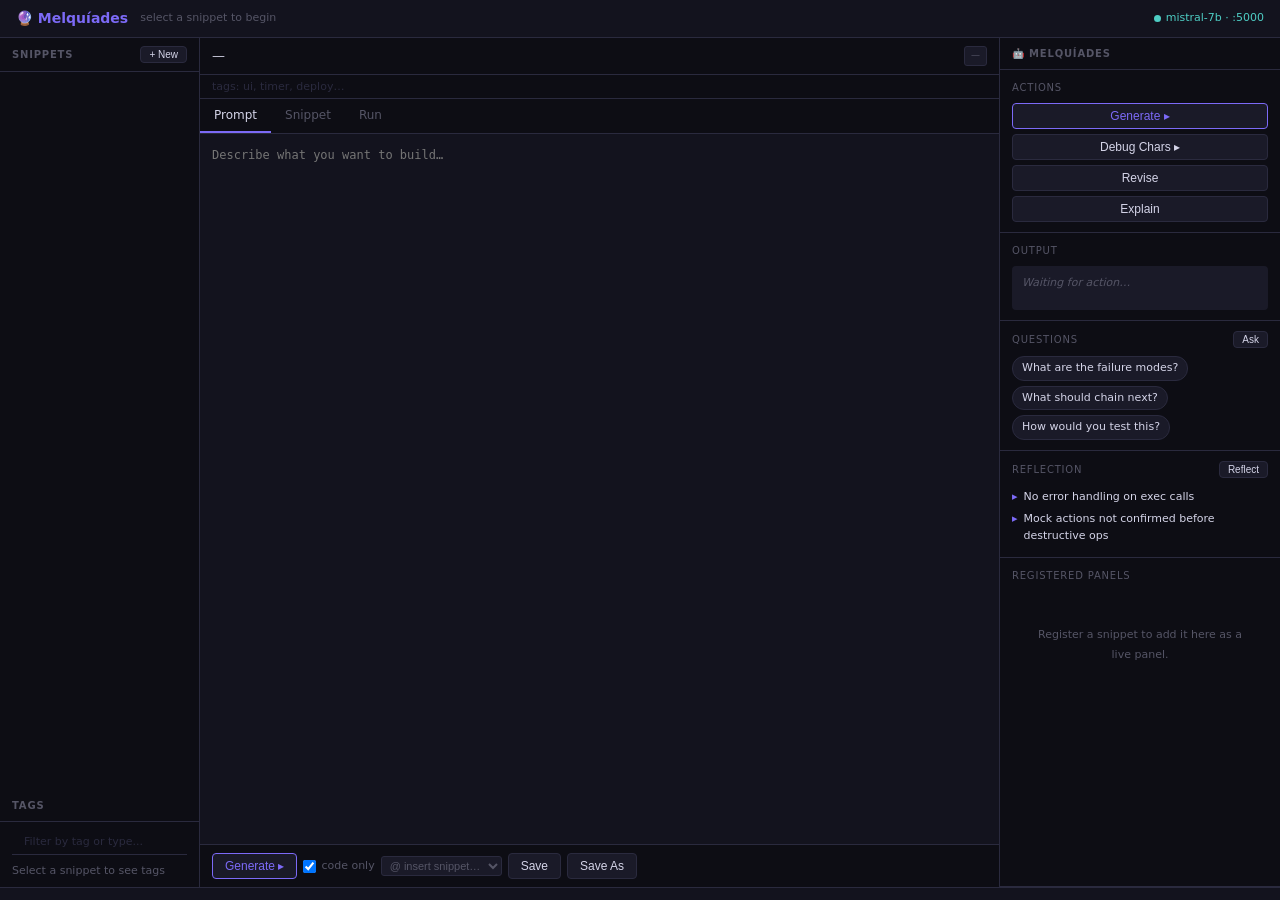
==== commit 138235b5: "old" ====
--- a/index.html
+++ b/index.html
@@ -3,225 +3,8 @@
 <head>
 <meta charset="UTF-8">
 <title>Melquíades — Demo</title>
-<style>
-* { box-sizing: border-box; margin: 0; padding: 0; }
-:root {
-  --bg: #0d0d14; --bg2: #13131e; --bg3: #1a1a28;
-  --border: #2a2a3e; --accent: #7c6af7; --teal: #4ecdc4;
-  --text: #d4d4e8; --muted: #555566; --danger: #e06a6a;
-}
-body { background: var(--bg); color: var(--text); font: 13px/1.5 system-ui,sans-serif; height: 100vh; display: flex; flex-direction: column; overflow: hidden; }
-
-/* header */
-header { display: flex; align-items: center; gap: 12px; padding: 8px 16px; background: var(--bg2); border-bottom: 1px solid var(--border); flex-shrink: 0; }
-header h1 { font-size: 14px; font-weight: 600; color: var(--accent); }
-.chain { font-size: 11px; color: var(--muted); flex: 1; }
-.chain .done { color: var(--teal); }
-.ai-label { display: flex; align-items: center; gap: 5px; font-size: 11px; color: var(--teal); }
-.ai-dot { width: 7px; height: 7px; border-radius: 50%; background: var(--teal); }
-
-/* layout */
-main { display: grid; grid-template-columns: 200px 1fr 280px; flex: 1; overflow: hidden; }
-.col { display: flex; flex-direction: column; border-right: 1px solid var(--border); overflow: hidden; }
-.col:last-child { border-right: none; }
-.col-header { padding: 8px 12px; font-size: 10px; font-weight: 700; color: var(--muted); text-transform: uppercase; letter-spacing: .8px; border-bottom: 1px solid var(--border); flex-shrink: 0; }
-
-/* snippet list */
-.snip-item { display: flex; align-items: center; gap: 8px; padding: 7px 12px; cursor: pointer; border-left: 2px solid transparent; }
-.snip-item:hover  { background: var(--bg3); }
-.snip-item.active { background: var(--bg3); border-left-color: var(--accent); }
-.snip-name { font-size: 12px; flex: 1; }
-.snip-lang { font-size: 9px; color: var(--muted); background: var(--bg3); border: 1px solid var(--border); padding: 1px 4px; border-radius: 2px; }
-.snip-tags { font-size: 9px; color: var(--accent); opacity: .7; white-space: nowrap; overflow: hidden; text-overflow: ellipsis; max-width: 60px; }
-.tags-row { display: flex; align-items: center; gap: 6px; padding: 4px 12px; border-bottom: 1px solid var(--border); flex-shrink: 0; }
-.tags-row input { flex:1; background: transparent; border: none; color: var(--muted); font: 11px/1.4 system-ui; outline: none; }
-.tags-row input::placeholder { color: var(--border); }
-
-/* tabs */
-.tabs { display: flex; border-bottom: 1px solid var(--border); flex-shrink: 0; }
-.tab  { padding: 7px 14px; font-size: 12px; cursor: pointer; color: var(--muted); border-bottom: 2px solid transparent; }
-.tab.active { color: var(--text); border-bottom-color: var(--accent); }
-.tab:hover:not(.active) { color: var(--text); }
-
-/* screens */
-.screen { flex: 1; display: none; flex-direction: column; overflow: hidden; }
-.screen.active { display: flex; }
-.meta-row { display: flex; align-items: center; gap: 8px; padding: 8px 12px; border-bottom: 1px solid var(--border); flex-shrink: 0; }
-.meta-title { font-size: 13px; font-weight: 500; flex: 1; }
-.badge { font-size: 9px; color: var(--muted); background: var(--bg3); border: 1px solid var(--border); padding: 2px 6px; border-radius: 3px; }
-textarea { flex: 1; background: var(--bg2); border: none; color: var(--text); font: 12px/1.6 'Cascadia Code','Fira Code',monospace; padding: 12px; resize: none; outline: none; }
-.gen-label { padding: 4px 12px; font-size: 10px; color: var(--teal); background: #0a1a0a; border-top: 1px solid var(--border); flex-shrink: 0; display: none; }
-.actions { display: flex; gap: 6px; padding: 8px 12px; border-top: 1px solid var(--border); flex-shrink: 0; align-items: center; }
-
-/* run screen */
-#sandbox { flex: 1; border: none; background: #fff; min-height: 0; }
-.log-area { height: 130px; overflow-y: auto; background: #080810; border-top: 1px solid var(--border); padding: 6px 10px; font: 11px/1.6 'Cascadia Code','Fira Code',monospace; flex-shrink: 0; }
-.log-line        { color: #555; }
-.log-line.action { color: var(--teal); }
-.log-line.output { color: var(--text); }
-.log-line.error  { color: var(--danger); }
-
-/* buttons */
-.btn { padding: 5px 12px; border-radius: 4px; font-size: 12px; cursor: pointer; font-weight: 500; transition: opacity .15s; border: none; }
-.btn:hover { opacity: .8; }
-.btn-accent  { background: var(--bg3); color: var(--accent); border: 1px solid var(--accent); }
-.btn-plain   { background: var(--bg3); color: var(--text);   border: 1px solid var(--border); }
-.btn-teal    { background: var(--bg3); color: var(--teal);   border: 1px solid var(--teal); }
-.btn-suggest { background: var(--bg3); color: #a47ac8; border: 1px solid #4a3a6e; font-size: 11px; margin-left: auto; }
-
-/* panels col */
-.panels-area { flex: 1; overflow-y: auto; padding: 10px; display: flex; flex-direction: column; gap: 10px; }
-.panel-card  { border: 1px solid var(--border); border-radius: 5px; overflow: hidden; flex-shrink: 0; }
-.panel-card-hdr { display: flex; align-items: center; padding: 5px 10px; background: var(--bg3); border-bottom: 1px solid var(--border); }
-.panel-card-hdr span:first-child { font-size: 11px; flex: 1; color: var(--muted); }
-.panel-card-hdr .x { font-size: 11px; cursor: pointer; color: var(--muted); }
-.panel-card-hdr .x:hover { color: var(--text); }
-.panel-card iframe { display: block; width: 100%; height: 180px; border: none; }
-.empty-msg { color: var(--muted); font-size: 11px; text-align: center; padding: 24px 16px; line-height: 1.8; }
-
-/* AI sidebar */
-.ai-sidebar { flex: 1; overflow-y: auto; display: flex; flex-direction: column; }
-.ai-section { padding: 10px 12px; border-bottom: 1px solid var(--border); flex-shrink: 0; }
-.ai-section.grow { flex: 1; display: flex; flex-direction: column; }
-.ai-section-title { font-size: 10px; color: var(--muted); text-transform: uppercase; letter-spacing: .8px; margin-bottom: 8px; display: flex; align-items: center; justify-content: space-between; }
-.ai-actions { display: flex; flex-direction: column; gap: 5px; }
-.ai-output { background: var(--bg3); border-radius: 4px; padding: 8px 10px; font-size: 11px; color: var(--muted); min-height: 44px; font-style: italic; line-height: 1.6; word-break: break-word; }
-.ai-output.live { color: var(--text); font-style: normal; }
-.chip-list { display: flex; flex-wrap: wrap; gap: 5px; }
-.chip { background: var(--bg3); border: 1px solid var(--border); border-radius: 12px; padding: 3px 9px; font-size: 11px; cursor: pointer; }
-.chip:hover { border-color: var(--accent); color: var(--accent); }
-.reflect-item { font-size: 11px; padding: 3px 0; display: flex; gap: 6px; color: var(--text); line-height: 1.5; }
-.reflect-item::before { content: '▸'; color: var(--accent); flex-shrink: 0; }
-.btn-sm { padding: 2px 8px; font-size: 10px; }
-
-/* snippet tree panel */
-.tree-controls {
-  display: flex;
-  gap: 8px;
-  margin-bottom: 12px;
-  align-items: center;
-}
-
-.search-input {
-  flex: 1;
-  padding: 6px 8px;
-  border: 1px solid #30363d;
-  background: #0d1117;
-  color: #e6edf3;
-  border-radius: 4px;
-  font-size: 12px;
-}
-
-.search-input:focus {
-  outline: none;
-  border-color: #58a6ff;
-}
-
-.btn-small {
-  padding: 4px 8px;
-  border: 1px solid #30363d;
-  background: #21262d;
-  color: #e6edf3;
-  border-radius: 4px;
-  font-size: 11px;
-  cursor: pointer;
-  transition: all 0.2s ease;
-}
-
-.btn-small:hover {
-  background: #30363d;
-  border-color: #58a6ff;
-}
-
-.snippet-tree {
-  font-size: 12px;
-  line-height: 1.4;
-}
-
-.tree-node {
-  margin: 1px 0;
-  user-select: none;
-}
-
-.tree-node-content {
-  display: flex;
-  align-items: center;
-  padding: 2px 4px;
-  cursor: pointer;
-  border-radius: 3px;
-  transition: background-color 0.2s ease;
-}
-
-.tree-node-content:hover {
-  background: #21262d;
-}
-
-.tree-node-content.selected {
-  background: #0969da;
-  color: #ffffff;
-}
-
-.tree-toggle {
-  width: 12px;
-  height: 12px;
-  margin-right: 4px;
-  display: flex;
-  align-items: center;
-  justify-content: center;
-  color: #8b949e;
-  transition: transform 0.2s ease;
-}
-
-.tree-toggle.expanded {
-  transform: rotate(90deg);
-}
-
-.tree-toggle.no-children {
-  visibility: hidden;
-}
-
-.tree-icon {
-  margin-right: 6px;
-  font-size: 14px;
-}
-
-.tree-label {
-  flex: 1;
-  overflow: hidden;
-  text-overflow: ellipsis;
-  white-space: nowrap;
-}
-
-.tree-badge {
-  font-size: 10px;
-  background: #21262d;
-  color: #8b949e;
-  padding: 1px 4px;
-  border-radius: 3px;
-  margin-left: 4px;
-}
-
-.tree-children {
-  margin-left: 16px;
-  display: none;
-}
-
-.tree-children.expanded {
-  display: block;
-}
-
-.snippets-list {
-  font-size: 12px;
-  max-height: 300px;
-  overflow-y: auto;
-}
-
-/* footer */
-footer { display: flex; align-items: center; gap: 8px; padding: 6px 14px; background: var(--bg2); border-top: 1px solid var(--border); flex-shrink: 0; overflow-x: auto; }
-.footer-label { font-size: 10px; color: var(--muted); text-transform: uppercase; letter-spacing: .8px; white-space: nowrap; }
-.reg-pill { padding: 3px 10px; background: var(--bg3); border: 1px solid var(--border); border-radius: 3px; font-size: 11px; cursor: pointer; white-space: nowrap; }
-.reg-pill:hover { border-color: var(--teal); color: var(--teal); }
-</style>
+<link rel="stylesheet" href="/css/styles.css">
+<script  src="/js/app.js"></script>
 </head>
 <body>
 
@@ -369,7 +152,7 @@
 </main>
 
 <footer>
-  <div class="sidebar">
+  <!-- <div class="sidebar">
     <h2>Snippets</h2>
     <div id="registry-bar"></div>
     <div class="tree-controls">
@@ -379,2585 +162,9 @@
     <div id="snippet-tree" class="snippet-tree"></div>
     <div id="snippets-list" class="snippets-list" style="display: none;"></div>
   </div>
-  <span id="registry-empty" style="font-size:11px;color:#333">— no registered snippets yet</span>
+  <span id="registry-empty" style="font-size:11px;color:#333">— no registered snippets yet</span> -->
 </footer>
 
-<script>
-// Utility functions
-const $ = (id) => document.getElementById(id)
 
-const SNIPPETS = {} //load from DB 
-
-
-const state = { current:null, currentId:null, registered:{}, generatedFrom:null, generating:false, abortCtrl:null, lastHtml:'' }
-const srcdoc = html => `<!DOCTYPE html><html><head><meta charset="UTF-8"></head><body>${html}</body></html>`
-
-function buildList() {
-  const picker = $('ctx-picker')
-  if (picker) {
-    picker.innerHTML = '<option value="">@ insert snippet…</option>'
-    Object.keys(SNIPPETS).forEach(name => {
-      const o = document.createElement('option'); o.value = name; o.textContent = name
-      picker.appendChild(o)
-    })
-  }
-  const el = $('snip-list')
-  el.innerHTML = ''
-  
-  // Get tag filter value
-  const tagFilter = $('tag-filter').value.trim().toLowerCase()
-  const filterTags = tagFilter ? tagFilter.split(',').map(t => t.trim()).filter(Boolean) : []
-  
-  Object.keys(SNIPPETS).forEach(name => {
-    // Skip if snippet is undefined
-    if (!SNIPPETS[name]) return
-    
-    // Apply tag filter
-    if (filterTags.length > 0) {
-      const snippetTags = (SNIPPETS[name].tags || []).map(t => t.toLowerCase())
-      const hasMatchingTag = filterTags.some(filterTag => 
-        snippetTags.some(snippetTag => snippetTag.includes(filterTag))
-      )
-      if (!hasMatchingTag) {
-        return // Skip this snippet
-      }
-    }
-    
-    const d = document.createElement('div')
-    d.className = 'snip-item'; d.id = `item-${name}`
-    d.dataset.snippet = name
-    d.innerHTML = `
-      <input type="checkbox" class="snippet-checkbox" data-snippet="${name}" onchange="updateMultiSelect()" style="margin-right: 8px;">
-      <span class="snip-name">${name}</span>
-      <span class="snip-lang">${SNIPPETS[name].lang}</span>
-    `
-    d.onclick = (e) => {
-      if (e.target.type !== 'checkbox') {
-        selectSnippet(name)
-      }
-    }
-    el.appendChild(d)
-  })
-  updateMultiSelect()
-  
-  // Update UI for currently selected snippet
-  if (state.current && SNIPPETS[state.current]) {
-    // Update tags panel
-    updateTagsPanel(SNIPPETS[state.current].tags || [])
-    
-    // Update mindmap button for JSON snippets
-    const btnMindmap = $('btn-mindmap')
-    if (SNIPPETS[state.current].lang === 'json') {
-      btnMindmap.textContent = '📊 JSON Mind map'
-      btnMindmap.style.color = '#79c0ff'
-      btnMindmap.style.borderColor = '#79c0ff'
-    } else {
-      btnMindmap.textContent = 'Mind map'
-      btnMindmap.style.color = ''
-      btnMindmap.style.borderColor = ''
-    }
-    
-    SNIPPETS[state.current].lang === 'prompt' ? switchTab('prompt') : switchTab('snippet')
-    setChain([state.current])
-  }
-}
-
-function updateTagsPanel(tags) {
-  const panel = $('snippet-tags')
-  if (!tags || tags.length === 0) {
-    panel.innerHTML = '<span style="font-size: 11px; color: var(--muted);">No tags</span>'
-  } else {
-    panel.innerHTML = tags.map(tag => 
-      `<span style="font-size: 10px; color: var(--accent); background: var(--bg3); border: 1px solid var(--border); padding: 2px 6px; border-radius: 3px;">${tag}</span>`
-    ).join('')
-  }
-}
-
-function updateRegistry() {
-  const bar = $('registry-bar')
-  const names = Object.keys(state.registered)
-  if (names.length) {
-    bar.innerHTML = names.map(name => `<span class="reg-pill">${name}</span>`).join('')
-    $('registry-empty').style.display = 'none'
-  } else {
-    bar.innerHTML = ''
-    $('registry-empty').style.display = 'inline'
-  }
-}
-
-function switchTab(t) {
-  ['prompt','snippet','run'].forEach(id => {
-    $(`tab-${id}`).classList.toggle('active', id === t)
-    $(`screen-${id}`).classList.toggle('active', id === t)
-  })
-}
-
-function setChain(steps) {
-  $('chain').innerHTML = steps.map((s,i) =>
-    i < steps.length-1 ? `<span class="done">${s}</span> → ` : `<span>${s}</span>`
-  ).join('')
-}
-
-function resolveContext(text) {
-  const refs = []
-  const resolved = text.replace(/@([\.\w-]+)/g, (match, name) => {
-    const sn = SNIPPETS[name]
-    if (!sn) return match
-    refs.push(name)
-    return `\n\n[Context: ${name}]\n${sn.body()}\n`
-  })
-  return { resolved, refs }
-}
-
-function insertCtx(sel) {
-  const name = sel.value; sel.value = ''
-  if (!name) return
-  const ta = $('body-prompt')
-  const pos = ta.selectionStart
-  const val = ta.value
-  const ins = (pos > 0 && val[pos-1] !== ' ' && val[pos-1] !== '\n') ? ` @${name}` : `@${name}`
-  ta.value = val.slice(0, pos) + ins + val.slice(pos)
-  ta.selectionStart = ta.selectionEnd = pos + ins.length
-  ta.focus()
-}
-
-async function generate() {
-  const raw = $('body-prompt').value.trim()
-  if (!raw) { appendLog('prompt is empty','error'); return }
-  let { resolved: prompt, refs } = resolveContext(raw)
-  if (refs.length) appendLog(`[generate] context: ${refs.map(r=>'@'+r).join(', ')}`,'action')
-  const snippetBody = $('body-snippet').value.trim()
-  if (snippetBody) {
-    prompt += `\n\n[Current snippet: ${state.current}]\n${snippetBody}`
-    appendLog(`[generate] auto-context: snippet ${state.current}`,'action')
-  }
-  const system = $('chk-code-only').checked
-    ? 'You output ONLY raw code. No explanation, no comments, no markdown fences, no backticks. Start with the first line of code. Stop after the last line of code. Never add any text after the code.'
-    : ''
-  const src = state.current
-  switchTab('snippet')
-  const ta = $('body-snippet')
-  state.prevSnippet = ta.value
-  ta.value = ''
-  appendLog('[generate] calling /api/ai/generate…','action')
-  setChain([src, 'streaming…'])
-  state.generating = true; state.abortCtrl = new AbortController()
-  $('btn-stop-gen').disabled = false
-
-  let resp
-  try {
-    resp = await fetch('/api/ai/generate', {
-      method: 'POST',
-      headers: {'Content-Type': 'application/json'},
-      body: JSON.stringify({prompt, system, character: 'Melquíades'}),
-      signal: state.abortCtrl.signal
-    })
-  } catch (e) {
-    if (e.name === 'AbortError') { appendLog('[generate] stopped','action') }
-    else { appendLog(`[generate] fetch error: ${e.message}`,'error') }
-    state.generating = false; $('btn-stop-gen').disabled = true; return
-  }
-
-  if (!resp.ok) { appendLog(`[generate] ${resp.status} ${resp.statusText}`,'error'); state.generating = false; $('btn-stop-gen').disabled = true; return }
-
-  const reader = resp.body.getReader(), dec = new TextDecoder()
-  let buf = ''
-  try {
-    while (true) {
-      const {done, value} = await reader.read()
-      if (done) break
-      buf += dec.decode(value, {stream: true})
-      const lines = buf.split('\n'); buf = lines.pop()
-      for (const line of lines) {
-        if (!line.startsWith('data: ')) continue
-        const payload = line.slice(6)
-        if (payload === '[DONE]') { finishGenerate(src); return }
-        try {
-          const token = JSON.parse(payload)?.choices?.[0]?.delta?.content
-          if (token) { ta.value += token; ta.scrollTop = ta.scrollHeight }
-        } catch (_) {}
-      }
-    }
-  } catch (e) {
-    if (e.name !== 'AbortError') appendLog(`[generate] stream error: ${e.message}`,'error')
-    else appendLog('[generate] stopped','action')
-    state.generating = false; $('btn-stop-gen').disabled = true; return
-  }
-  finishGenerate(src)
-}
-
-function stopGenerate() {
-  state.abortCtrl?.abort()
-  state.generating = false
-  $('btn-stop-gen').disabled = true
-  if (state.prevSnippet && !$('body-snippet').value.trim()) {
-    $('body-snippet').value = state.prevSnippet
-    appendLog('[generate] stopped · snippet restored','action')
-  }
-}
-
-function stripFences(text) {
-  const blocks = [...text.matchAll(/```(?:\w*)\n([\s\S]*?)```/g)].map(m => m[1].trim())
-  return blocks.length ? blocks.join('\n\n') : text
-}
-
-function finishGenerate(src) {
-  state.generating = false; $('btn-stop-gen').disabled = true
-  if ($('chk-code-only').checked && $('meta-lang').textContent !== 'prompt') {
-    const stripped = stripFences($('body-snippet').value)
-    $('body-snippet').value = stripped
-    const t = stripped.trim()
-    const lang = $('meta-lang').textContent
-    if (lang === 'html' && (!t.startsWith('<') || !t.endsWith('>'))) {
-      $('body-prompt').value = stripped
-      $('body-snippet').value = state.prevSnippet || ''
-      switchTab('prompt')
-      appendLog('[generate] not HTML — routed back to prompt · snippet restored', 'action')
-      setChain([src, 'not HTML ↩'])
-      return
-    }
-  }
-  state.generatedFrom = src
-  $('gen-label').style.display   = 'block'; $('gen-from').textContent = src
-  $('btn-suggest').style.display = 'block'
-  appendLog('[generate] done','action')
-  setChain([src, 'generated ✓'])
-}
-
-function buildMindMapHTML(data) {
-  const d = JSON.stringify(data).replace(/<\/script>/gi, '<\\/script>')
-  return `<!DOCTYPE html><html><head><meta charset="UTF-8">
-<style>
-*{box-sizing:border-box;margin:0;padding:0}
-body{background:#0d1117;font-family:system-ui;overflow:hidden;user-select:none}
-svg{display:block}
-.edge{fill:none;stroke-width:2;opacity:.4}
-.node{cursor:pointer}
-.node:hover .pb{stroke-width:3}
-.lbl{pointer-events:none;text-anchor:middle;dominant-baseline:central;font-weight:600;fill:#fff}
-#tt{position:fixed;background:#161b22;border:1px solid #30363d;border-radius:8px;padding:10px 14px;color:#c9d1d9;font-size:12px;max-width:260px;line-height:1.6;pointer-events:none;display:none;z-index:20;box-shadow:0 8px 24px #0008}
-.tip-title{font-size:13px;font-weight:700;margin-bottom:4px}
-</style></head><body>
-<svg id="map" style="width:100vw;height:100vh"></svg>
-<div id="tt"></div>
-<script>
-const DATA=${d}
-const VW=1800,VH=1200,VCX=900,VCY=600,BR=460,LR=240
-const svg=document.getElementById('map'),NS='http://www.w3.org/2000/svg',tt=document.getElementById('tt')
-const el=(t,a)=>{const e=document.createElementNS(NS,t);Object.entries(a).forEach(([k,v])=>e.setAttribute(k,v));return e}
-svg.setAttribute('viewBox','0 0 '+VW+' '+VH)
-svg.setAttribute('width',window.innerWidth)
-svg.setAttribute('height',window.innerHeight)
-const defs=el('defs',{})
-defs.innerHTML='<filter id="gl"><feGaussianBlur stdDeviation="5" result="b"/><feMerge><feMergeNode in="b"/><feMergeNode in="SourceGraphic"/></feMerge></filter><filter id="sh" x="-20%" y="-20%" width="140%" height="140%"><feDropShadow dx="0" dy="3" stdDeviation="6" flood-color="#00000088"/></filter>'
-svg.appendChild(defs)
-const g=el('g',{id:'world'})
-svg.appendChild(g)
-const nodes=[{id:'root',kind:'root',label:DATA.root,x:VCX,y:VCY,color:'#58a6ff',tip:''}]
-const edges=[]
-const nb=DATA.branches.length
-DATA.branches.forEach((b,bi)=>{
-  const angle=bi*(2*Math.PI/nb)-Math.PI/2
-  const bx=VCX+Math.cos(angle)*BR,by=VCY+Math.sin(angle)*BR
-  nodes.push({id:b.id,kind:'branch',label:b.label,x:bx,y:by,color:b.color||'#79c0ff',tip:b.tip||''})
-  edges.push({x1:VCX,y1:VCY,x2:bx,y2:by,color:b.color||'#79c0ff'})
-  const nl=b.leaves.length
-  b.leaves.forEach((lf,li)=>{
-    const spread=Math.PI*.52
-    const la=angle+(li-(nl-1)/2)*(spread/Math.max(nl-1,1))
-    const lx=bx+Math.cos(la)*LR,ly=by+Math.sin(la)*LR
-    nodes.push({id:lf.id,kind:'leaf',label:lf.label,x:lx,y:ly,color:b.color||'#79c0ff',tip:lf.tip||''})
-    edges.push({x1:bx,y1:by,x2:lx,y2:ly,color:b.color||'#79c0ff'})
-  })
-})
-edges.forEach(e=>{
-  g.appendChild(el('path',{class:'edge',stroke:e.color,
-    d:'M'+e.x1+','+e.y1+' C'+((e.x1+e.x2)/2)+','+e.y1+' '+((e.x1+e.x2)/2)+','+e.y2+' '+e.x2+','+e.y2}))
-})
-nodes.forEach(n=>{
-  const ng=el('g',{class:'node',transform:'translate('+n.x+','+n.y+')'})
-  if(n.kind==='root'){
-    ng.appendChild(el('circle',{r:54,fill:n.color,stroke:'#ffffff33','stroke-width':2,filter:'url(#gl)'}))
-    const t=el('text',{class:'lbl','font-size':20});t.textContent=n.label.slice(0,14);ng.appendChild(t)
-  } else if(n.kind==='branch'){
-    ng.appendChild(el('rect',{class:'pill',x:-92,y:-23,width:184,height:46,rx:23,fill:n.color+'22',filter:'url(#sh)'}))
-    ng.appendChild(el('rect',{class:'pb',x:-92,y:-23,width:184,height:46,rx:23,fill:'none',stroke:n.color,'stroke-width':2}))
-    const t=el('text',{class:'lbl','font-size':15});t.textContent=n.label.slice(0,20);ng.appendChild(t)
-  } else {
-    ng.appendChild(el('rect',{class:'pill',x:-88,y:-19,width:176,height:38,rx:9,fill:'#161b22',filter:'url(#sh)'}))
-    ng.appendChild(el('rect',{class:'pb',x:-88,y:-19,width:176,height:38,rx:9,fill:'none',stroke:n.color+'99','stroke-width':1.5}))
-    const t=el('text',{class:'lbl','font-size':12});t.textContent=n.label.slice(0,24);ng.appendChild(t)
-  }
-  ng.addEventListener('mouseenter',()=>{
-    tt.innerHTML='<div class="tip-title" style="color:'+n.color+'">'+n.label+'</div>'+(n.tip||'').replace(/\\n/g,'<br>')
-    tt.style.display='block'
-  })
-  ng.addEventListener('mousemove',e=>{
-    tt.style.left=Math.min(e.clientX+16,window.innerWidth-280)+'px'
-    tt.style.top=Math.min(e.clientY+16,window.innerHeight-120)+'px'
-  })
-  ng.addEventListener('mouseleave',()=>{tt.style.display='none'})
-  g.appendChild(ng)
-})
-let zoom=Math.min(window.innerWidth/VW,window.innerHeight/VH),px=0,py=0,drag=false,lm={}
-const applyT=()=>g.setAttribute('transform','translate('+px+','+py+') scale('+zoom+')')
-applyT()
-svg.addEventListener('wheel',e=>{e.preventDefault();zoom=Math.min(4,Math.max(.15,zoom*(e.deltaY<0?1.1:.91)));applyT()},{passive:false})
-svg.addEventListener('mousedown',e=>{drag=true;lm={x:e.clientX,y:e.clientY};svg.style.cursor='grabbing'})
-window.addEventListener('mouseup',()=>{drag=false;svg.style.cursor='default'})
-window.addEventListener('mousemove',e=>{
-  if(!drag)return
-  px+=(e.clientX-lm.x)/zoom*(VW/window.innerWidth)
-  py+=(e.clientY-lm.y)/zoom*(VH/window.innerHeight)
-  lm={x:e.clientX,y:e.clientY};applyT()
-})
-<\/script></body></html>`
-}
-
-function buildJSONMindMap(data, rootKey = "JSON") {
-  appendLog(`[mind-map] Processing JSON: ${typeof data}, keys: ${Object.keys(data || {}).join(', ')}`,'action')
-  
-  // Handle edge cases
-  if (data === null || data === undefined) {
-    appendLog(`[mind-map] Data is null/undefined`,'error')
-    return {
-      root: rootKey,
-      branches: [],
-      leaves: []
-    }
-  }
-  
-  const result = {
-    branches: [],
-    leaves: []
-  }
-  
-  function processNode(obj, key, path = "") {
-    const currentPath = path ? `${path}.${key}` : key
-    
-    if (typeof obj === 'object' && obj !== null) {
-      if (Array.isArray(obj)) {
-        // Array handling
-        const branch = {
-          id: `array_${path.replace(/\./g, '_')}`,
-          label: `${key} [${obj.length}]`,
-          color: '#79c0ff',
-          tip: `Array with ${obj.length} items`,
-          leaves: []
-        }
-        
-        // Process array items
-        obj.slice(0, 3).forEach((item, i) => {
-          if (typeof item === 'object' && item !== null) {
-            const nested = processNode(item, `Item ${i + 1}`, `${path}.${i}`)
-            branch.leaves.push(...nested.branches.map(b => ({...b, id: b.id + '_leaf'})))
-            branch.leaves.push(...nested.leaves)
-          } else {
-            branch.leaves.push({
-              id: `leaf_${path.replace(/\./g, '_')}_${i}`,
-              label: `Item ${i + 1}: ${String(item).substring(0, 15)}`,
-              color: '#79c0ff',
-              tip: `Value: ${String(item)}`
-            })
-          }
-        })
-        
-        result.branches.push(branch)
-      } else {
-        // Object handling
-        const entries = Object.entries(obj)
-        const branch = {
-          id: `obj_${path.replace(/\./g, '_')}`,
-          label: `${key} (${entries.length})`,
-          color: '#79c0ff',
-          tip: `Object: ${entries.slice(0, 3).map(([k]) => k).join(', ')}${entries.length > 3 ? '...' : ''}`,
-          leaves: []
-        }
-        
-        // Process object properties
-        entries.forEach(([k, v]) => {
-          if (typeof v === 'object' && v !== null) {
-            if (Array.isArray(v)) {
-              const nested = processNode(v, k, `${path}.${k}`)
-              branch.leaves.push(...nested.branches.map(b => ({...b, id: b.id + '_leaf'})))
-              branch.leaves.push(...nested.leaves)
-            } else {
-              // Nested object - create a leaf for it
-              branch.leaves.push({
-                id: `leaf_${path.replace(/\./g, '_')}_${k}`,
-                label: k,
-                color: '#79c0ff',
-                tip: `Nested object with ${Object.keys(v).length} properties`
-              })
-            }
-          } else {
-            // Primitive value
-            branch.leaves.push({
-              id: `leaf_${path.replace(/\./g, '_')}_${k}`,
-              label: `${k}: ${String(v).substring(0, 15)}`,
-              color: '#79c0ff',
-              tip: `Value: ${String(v)}`
-            })
-          }
-        })
-        
-        result.branches.push(branch)
-      }
-    } else {
-      // Primitive value at root level
-      result.leaves.push({
-        id: `value_${path.replace(/\./g, '_')}`,
-        label: `${key}: ${String(obj).substring(0, 20)}`,
-        color: '#79c0ff',
-        tip: `Value: ${String(obj)}`
-      })
-    }
-    
-    return result
-  }
-  
-  const processed = processNode(data, rootKey)
-  const branches = processed.branches.slice(0, 8) // Limit to 8 main branches
-  
-  // Ensure we have at least one branch
-  if (branches.length === 0) {
-    branches.push({
-      id: 'single_value',
-      label: 'Data',
-      color: '#79c0ff',
-      tip: 'Single data value',
-      leaves: []
-    })
-  }
-  
-  appendLog(`[mind-map] Generated ${branches.length} branches, ${processed.leaves.length} leaves`,'action')
-  
-  return {
-    root: rootKey,
-    branches: branches,
-    leaves: processed.leaves
-  }
-}
-
-async function mindMap() {
-  const code = $('body-snippet').value.trim()
-  if (!code) { appendLog('no snippet to map','error'); return }
-  
-  const lang = $('meta-lang').textContent
-  
-  if (lang === 'json') {
-    // Handle JSON directly without AI
-    appendLog('[mind-map] parsing JSON structure…','action')
-    try {
-      appendLog(`[mind-map] JSON length: ${code.length} chars`,'action')
-      const jsonData = JSON.parse(code)
-      appendLog(`[mind-map] JSON parsed successfully, type: ${typeof jsonData}`,'action')
-      const mindMapData = buildJSONMindMap(jsonData, state.current || 'JSON')
-      appendLog(`[mind-map] Mindmap created, branches: ${mindMapData.branches.length}`,'action')
-      
-      const html = buildMindMapHTML(mindMapData)
-      $('body-snippet').value = html
-      execute()
-      appendLog(`[mind-map] JSON visualization · ${mindMapData.branches.length} branches`,'action')
-      setChain([state.current, 'json-mind-map ✓'])
-    } catch(e) { 
-      appendLog(`[mind-map] JSON error: ${e.message}`,'error')
-      appendLog(`[mind-map] Debug - First 100 chars: ${code.substring(0, 100)}`,'action')
-    }
-  } else {
-    // Use AI for other languages
-    appendLog('[mind-map] asking model for relationships…','action')
-    try {
-      const resp = await fetch('/api/ai/mindmap', {
-        method:'POST', headers:{'Content-Type':'application/json'},
-        body: JSON.stringify({prompt: code})
-      })
-      if (!resp.ok) throw new Error(await resp.text())
-      const data = await resp.json()
-      if (!data.branches?.length) { appendLog('[mind-map] no branches returned','error'); return }
-      const html = buildMindMapHTML(data)
-      $('body-snippet').value = html
-      execute()
-      appendLog(`[mind-map] ${data.branches.length} branches · hover nodes for tips`,'action')
-      setChain([state.current, 'mind-map ✓'])
-    } catch(e) { appendLog(`[mind-map] error: ${e.message}`,'error') }
-  }
-}
-
-function stop() {
-  requestAnimationFrame(() => {
-    const sandbox = $('sandbox')
-    sandbox.srcdoc = '<!DOCTYPE html><html><body></body></html>'
-    state.lastHtml = ''
-    appendLog('[stop] sandbox cleared','action')
-  })
-}
-
-function injectIntoHtml(base, tag, code) {
-  if (tag === 'css') {
-    const style = `<style>\n${code}\n</style>`
-    const hi = base.lastIndexOf('</head>')
-    if (hi !== -1) return base.slice(0, hi) + style + base.slice(hi)
-    const bi = base.lastIndexOf('<body')
-    if (bi !== -1) return base.slice(0, bi) + style + base.slice(bi)
-    return style + base
-  }
-  if (tag === 'js') {
-    const script = `<script>\n${code}\n<\/script>`
-    const i = base.lastIndexOf('</body>')
-    if (i !== -1) return base.slice(0, i) + script + base.slice(i)
-    return base + script
-  }
-  return base
-}
-
-function runCode(code, lang, name) {
-  // Use requestAnimationFrame to prevent blocking
-  requestAnimationFrame(() => {
-    const isFullDoc = code.trimStart().toLowerCase().startsWith('<!doctype') || code.trimStart().toLowerCase().startsWith('<html')
-    const sandbox = $('sandbox')
-    
-    if (lang === 'css') {
-      if (state.lastHtml) {
-        state.lastHtml = injectIntoHtml(state.lastHtml, 'css', code)
-        sandbox.srcdoc = state.lastHtml
-        appendLog(`[execute] ${name} — CSS injected`,'action')
-      } else {
-        const demo = `<!DOCTYPE html><html><head><meta charset="UTF-8"><style>\n${code}\n</style></head><body><h1>Heading</h1><h2>Subheading</h2><p>Paragraph text. <a href="#">A link</a>.</p><ul><li>Item one</li><li>Item two</li></ul><button>Button</button><input placeholder="Input"></body></html>`
-        state.lastHtml = demo; sandbox.srcdoc = demo
-        appendLog(`[execute] ${name} — CSS preview`,'action')
-      }
-    } else if (lang === 'js') {
-      // Ensure JavaScript is always wrapped in proper script tags
-      let jsHtml
-      if (state.lastHtml) {
-        state.lastHtml = injectIntoHtml(state.lastHtml, 'js', code)
-        jsHtml = state.lastHtml
-      } else {
-        // For standalone JS, create a proper HTML document with script tags
-        jsHtml = `<!DOCTYPE html><html><head><meta charset="UTF-8"></head><body><div id="widget"></div><script>\ntry {\n${code}\n} catch(e) {\n  console.error('JS Error:', e);\n  document.body.innerHTML += '<div style="color:red;padding:10px;border:1px solid red;margin:10px;">JS Error: ' + e.message + '</div>';\n}\n<\/script></body></html>`
-        state.lastHtml = jsHtml
-      }
-      sandbox.srcdoc = jsHtml
-      appendLog(`[execute] ${name} — JS executed`,'action')
-    } else if (lang === 'mermaid') {
-      // Auto-wrap mermaid code in HTML for execution
-      var mermaidHtml = '<!DOCTYPE html><html><head><meta charset="UTF-8"><script src="https://cdn.jsdelivr.net/npm/mermaid@10/dist/mermaid.min.js"><\/script><style>body{padding:20px;background:#f5f5f5}.mermaid{background:white;padding:20px;border-radius:8px}<\/style><\/head><body><div class="mermaid">' + code + '<\/div><script>mermaid.initialize({startOnLoad:true})<\/script><\/body><\/html>';
-      state.lastHtml = mermaidHtml;
-      sandbox.srcdoc = mermaidHtml;
-      appendLog('[execute] ' + name + ' — Mermaid diagram rendered','action');
-    } else {
-      state.lastHtml = isFullDoc ? code : srcdoc(code)
-      sandbox.srcdoc = state.lastHtml
-      appendLog(`[execute] ${name} — done`,'action')
-    }
-  })
-}
-
-// Debounce execution to prevent rapid calls
-let executeTimeout = null
-function execute() {
-  // Clear any pending execution
-  if (executeTimeout) {
-    clearTimeout(executeTimeout)
-  }
-  
-  // Debounce execution with small delay
-  executeTimeout = setTimeout(() => {
-    const code = $('body-snippet').value.trim()
-    if (!code) { appendLog('snippet is empty','error'); return }
-    const lang = $('meta-lang').textContent
-    if (lang === 'chain') {
-      const names = code.split('\n').map(l => l.trim()).filter(Boolean)
-      executeChain(names, state.current)
-      return
-    }
-    switchTab('run')
-    runCode(code, lang, state.current)
-    const steps = state.generatedFrom ? [state.generatedFrom, state.current, 'execute'] : [state.current, 'execute']
-    setChain(steps)
-    executeTimeout = null
-  }, 50) // 50ms debounce
-}
-
-async function executeChain(names, chainName) {
-  switchTab('run')
-  appendLog(`[chain] ${chainName}: ${names.join(' → ')}`,'action')
-  for (const name of names) {
-    const sn = SNIPPETS[name]
-    if (!sn) { appendLog(`[chain] unknown snippet: ${name}`,'error'); continue }
-    const code = sn.body ? sn.body() : (sn.code || '')
-    runCode(code, sn.lang, name)
-    await new Promise(r => setTimeout(r, 80))
-  }
-  setChain([chainName, ...names, '✓'])
-  appendLog(`[chain] ${chainName} complete`,'action')
-}
-
-function register() {
-  const name = state.current, code = $('body-snippet').value.trim()
-  if (!name) return
-  
-  if (!state.registered[name]) {
-    const pill = document.createElement('button')
-    pill.className = 'reg-pill'; pill.textContent = name; pill.id = `pill-${name}`
-    pill.onclick = () => runRegistered(name)
-    $('registry-bar').appendChild(pill)
-    $('registry-empty').style.display = 'none'
-    const area = $('panels-area')
-    area.querySelector('.empty-msg')?.remove()
-    const card = document.createElement('div')
-    card.className = 'panel-card'; card.id = `card-${name}`
-    card.innerHTML = `<div class="panel-card-hdr"><span>${name}</span><span class="x" onclick="removePanel('${name}')">✕</span></div><iframe id="pframe-${name}" sandbox="allow-scripts"></iframe>`
-    area.appendChild(card)
-  }
-  $(`pframe-${name}`).srcdoc = srcdoc(code)
-  $(`dot-${name}`).classList.add('reg')
-  state.registered[name] = code
-  appendLog(`[register] ${name} registered as panel/tool`,'action')
-  const steps = state.generatedFrom ? [state.generatedFrom, name, 'execute', 'register ✓'] : [name, 'execute', 'register ✓']
-  setChain(steps)
-}
-
-function removePanel(name) {
-  $(`card-${name}`)?.remove(); $(`pill-${name}`)?.remove()
-  $(`dot-${name}`)?.classList.remove('reg'); delete state.registered[name]
-  if (!Object.keys(state.registered).length) {
-    $('registry-empty').style.display = ''
-    $('panels-area').innerHTML = '<div class="empty-msg">Register a snippet to add it here as a live panel.</div>'
-  }
-  appendLog(`[register] ${name} removed`,'action')
-}
-
-function runRegistered(name) {
-  switchTab('run'); appendLog(`[deploy-panel] triggered: ${name}`,'action')
-  const lines = MOCK[name] ?? [`${name}: no mock action defined`]
-  lines.forEach((l,i) => setTimeout(() => appendLog(`[${name}] ${l}`,'output'), i*320))
-}
-
-function appendLog(msg, cls='') {
-  const el = $('log'), line = document.createElement('div')
-  line.className = `log-line ${cls}`
-  line.textContent = `${new Date().toLocaleTimeString('en',{hour12:false})}  ${msg}`
-  el.appendChild(line); el.scrollTop = el.scrollHeight
-}
-
-function suggestNext() {
-  const opts = [
-    'add-error-handler — wrap exec calls in try/catch, show error in log',
-    'status-poller — poll /api/status every 5s and append to log',
-    'confirm-dialog — show confirmation before rollback/destructive actions',
-  ]
-  switchTab('run')
-  appendLog(`[suggest] next: ${opts[Math.floor(Math.random()*opts.length)]}`,'action')
-}
-
-// ── AI sidebar actions ───────────────────────────────────────────
-function streamToOutput(text) {
-  const el = $('ai-output')
-  el.textContent = ''; el.classList.add('live')
-  let i = 0
-  const iv = setInterval(() => { el.textContent += text[i++]; if (i >= text.length) clearInterval(iv) }, 16)
-}
-
-async function decompose() {
-  const prompt = $('body-snippet').value.trim() || $('body-prompt').value.trim()
-  if (!prompt) { appendLog('nothing to decompose','error'); return }
-  appendLog('[decompose] calling /api/ai/decompose…','action')
-  try {
-    const resp = await fetch('/api/ai/decompose', {
-      method: 'POST',
-      headers: {'Content-Type': 'application/json'},
-      body: JSON.stringify({prompt})
-    })
-    const {tasks} = await resp.json()
-    streamToOutput(`Decompose →\n${tasks.map((t,i)=>`${i+1}. ${t}`).join('\n')}`)
-    appendLog(`[decompose] ${tasks.length} units identified`,'action')
-  } catch (e) { appendLog(`[decompose] error: ${e.message}`,'error') }
-}
-
-function revise() {
-  if (!$('body-snippet').value.trim()) { appendLog('no snippet to revise','error'); return }
-  appendLog('[revise] streaming revision…','action')
-  streamToOutput('Revised: extracted button handler into named function. Added null check on postMessage target. Reduced nesting by one level.')
-}
-
-function explain() {
-  if (!$('body-snippet').value.trim()) { appendLog('no snippet to explain','error'); return }
-  streamToOutput('This snippet renders a deployment panel. Each button calls postMessage with an action name. The parent app intercepts the message and routes it to mock shell commands, streaming output to the log.')
-}
-
-function askQuestions() {
-  const qs = [
-    'What happens when K8s is unreachable?',
-    'Should rollback require confirmation?',
-    'Which snippet should chain after deploy?',
-    'How do you test this panel in isolation?',
-    'What is the expected output format?',
-  ]
-  const el = $('chip-list')
-  el.innerHTML = qs.map(q => `<div class="chip" onclick="clickChip(this.textContent)">${q}</div>`).join('')
-  appendLog('[questions] 5 questions generated','action')
-}
-
-function reflect() {
-  const issues = [
-    'No error handling on exec calls — add try/catch',
-    'Output grows unbounded — add max-height + scroll',
-    'Destructive ops (rollback, deploy) have no confirmation step',
-  ]
-  $('reflection-list').innerHTML = issues.map(t => `<div class="reflect-item">${t}</div>`).join('')
-  appendLog('[reflect] 3 issues identified','action')
-}
-
-function clickChip(q) {
-  selectSnippet('deploy-prompt')
-  $('body-prompt').value = q
-  appendLog(`[questions] prompt: "${q}"`,'action')
-}
-
-window.addEventListener('message', e => { if (e.data?.type==='exec') runRegistered(e.data.snippet) })
-
-function changeLang() {
-  const current = $('meta-lang').textContent
-  const languages = ['html', 'js', 'css', 'bash', 'sql', 'go', 'python', 'dockerfile', 'kubernetes', 'prompt', 'chain', 'json', 'mermaid']
-  
-  // Create dropdown menu
-  const dropdown = document.createElement('select')
-  dropdown.style.cssText = 'position: absolute; z-index: 1000; background: var(--bg2); border: 1px solid var(--border); color: var(--fg); padding: 4px; border-radius: 3px; font-size: 11px;'
-  
-  // Add options
-  languages.forEach(lang => {
-    const option = document.createElement('option')
-    option.value = lang
-    option.textContent = lang
-    option.selected = lang === current
-    dropdown.appendChild(option)
-  })
-  
-  // Position dropdown near the badge
-  const badge = $('meta-lang')
-  const rect = badge.getBoundingClientRect()
-  dropdown.style.left = rect.left + 'px'
-  dropdown.style.top = (rect.bottom + 2) + 'px'
-  
-  // Handle selection
-  dropdown.onchange = () => {
-    const newLang = dropdown.value
-    if (newLang !== current) {
-      $('meta-lang').textContent = newLang
-      if (state.current) SNIPPETS[state.current].lang = newLang
-      buildList()
-      appendLog(`[lang] changed to ${newLang}`,'action')
-      save()
-    }
-    document.body.removeChild(dropdown)
-  }
-  
-  dropdown.onblur = () => setTimeout(() => {
-    if (document.body.contains(dropdown)) {
-      document.body.removeChild(dropdown)
-    }
-  }, 200)
-  
-  document.body.appendChild(dropdown)
-  dropdown.focus()
-}
-
-async function deleteSnippet() {
-  const name = state.current
-  if (!state.currentId) { appendLog(`[delete] ${name} not in DB — removed from list`,'action'); delete SNIPPETS[name]; buildList(); selectSnippet(Object.keys(SNIPPETS)[0]); return }
-  if (!confirm(`Delete "${name}"? This cannot be undone.`)) return
-  try {
-    await fetch(`/api/snippets/${state.currentId}`, { method: 'DELETE' })
-    delete SNIPPETS[name]
-    buildList()
-    selectSnippet(Object.keys(SNIPPETS)[0])
-    appendLog(`[delete] ${name} deleted`,'action')
-  } catch(e) { appendLog(`[delete] error: ${e.message}`,'error') }
-}
-
-function newSnippet() {
-  const name = prompt('Snippet name:')
-  if (!name?.trim()) return
-  const lang = prompt('Language (html/js/css/bash/prompt/mermaid):', 'html') || 'html'
-  SNIPPETS[name] = { lang, body: () => '', id: null }
-  buildList()
-  selectSnippet(name)
-  appendLog(`[new] ${name} (${lang}) — edit and save`,'action')
-}
-
-function parseTags() {
-  return $('meta-tags').value.split(',').map(t => t.trim()).filter(Boolean)
-}
-
-async function save() {
-  const name = state.current
-  const lang = $('meta-lang').textContent
-  const body = $('body-snippet').value
-  const tags = parseTags()
-  try {
-    let resp
-    if (state.currentId) {
-      resp = await fetch(`/api/snippets/${state.currentId}`, {
-        method: 'PUT',
-        headers: {'Content-Type':'application/json'},
-        body: JSON.stringify({name, language:lang, body, status:'ready', tags})
-      })
-    } else {
-      resp = await fetch('/api/snippets', {
-        method: 'POST',
-        headers: {'Content-Type':'application/json'},
-        body: JSON.stringify({name, language:lang, body, status:'ready', tags})
-      })
-    }
-    if (!resp.ok) {
-      const errorText = await resp.text()
-      appendLog(`[save] server error ${resp.status}: ${errorText}`,'error')
-      return
-    }
-    const sn = await resp.json()
-    state.currentId = sn.id
-    SNIPPETS[name] = { lang, body: () => sn.body, id: sn.id, tags }
-    appendLog(`[save] ${name} v${sn.version} saved`,'action')
-  } catch(e) { appendLog(`[save] network error: ${e.message}`,'error') }
-}
-
-async function saveAs() {
-  const newName = prompt('Save as:', state.current + '-copy')
-  if (!newName?.trim()) return
-  const lang = $('meta-lang').textContent
-  const body = lang === 'prompt' ? $('body-prompt').value : $('body-snippet').value
-  const tags = parseTags()
-  try {
-    const resp = await fetch('/api/snippets', {
-      method: 'POST',
-      headers: {'Content-Type':'application/json'},
-      body: JSON.stringify({name: newName, language:lang, body, status:'ready', tags})
-    })
-    const sn = await resp.json()
-    SNIPPETS[newName] = { lang, body: () => sn.body, id: sn.id, tags }
-    buildList()
-    selectSnippet(newName)
-    appendLog(`[save-as] ${newName} v1 created`,'action')
-  } catch(e) { appendLog(`[save-as] error: ${e.message}`,'error') }
-}
-
-async function loadFromDB() {
-  appendLog('[db] Loading snippets from database…','action')
-  try {
-    const resp = await fetch('/api/snippets')
-    if (!resp.ok) {
-      throw new Error(`HTTP ${resp.status}: ${resp.statusText}`)
-    }
-    const snips = await resp.json()
-    appendLog(`[db] ✓ Loaded ${snips.length} snippets from database`,'action')
-    snips.forEach(sn => {
-      SNIPPETS[sn.name] = { lang: sn.language, body: () => sn.body, id: sn.id, tags: sn.tags || [] }
-    })
-  } catch(e) { 
-    appendLog(`[db] ✗ Database load failed: ${e.message}`,'error')
-    console.warn('loadFromDB:', e)
-  }
-  buildList()
-  
-  // Execute startup chain
-  appendLog('[startup] Executing startup chain…','action')
-  setTimeout(() => {
-    const startupChain = SNIPPETS['startup-chain']
-    if (startupChain) {
-      const names = startupChain.body().split('\n').map(l => l.trim()).filter(Boolean)
-      executeChain(names, 'startup-chain')
-    } else {
-      // Fallback: select first available snippet
-      const firstSnippet = Object.keys(SNIPPETS)[0]
-      if (firstSnippet) {
-        selectSnippet(firstSnippet)
-        appendLog(`[db] Selected first snippet: ${firstSnippet}`,'action')
-      } else {
-        appendLog(`[db] No snippets available`,'error')
-      }
-    }
-  }, 500) // Small delay to ensure UI is ready
-}
-
-// Initialize application when DOM is ready
-document.addEventListener('DOMContentLoaded', async () => {
-  buildList()
-  try {
-    await loadFromDB()
-  } catch (e) {
-    appendLog(`[startup] loadFromDB failed: ${e.message}`, 'error')
-  }
-
-  // Explicitly run startup-chain here so it cannot be skipped by
-  // duplicate-function hoisting overriding loadFromDB's internal trigger.
-  setTimeout(async () => {
-    const startupChain = SNIPPETS['startup-chain']
-    if (startupChain) {
-      const body = typeof startupChain.body === 'function' ? startupChain.body() : (startupChain.body || '')
-      const names = body.split('\n').map(l => l.trim()).filter(Boolean)
-      appendLog(`[startup] startup-chain → ${names.join(' → ')}`, 'action')
-      try {
-        await executeChain(names, 'startup-chain')
-      } catch (e) {
-        appendLog(`[startup] executeChain error: ${e.message}`, 'error')
-      }
-    } else {
-      const first = Object.keys(SNIPPETS)[0]
-      if (first) {
-        selectSnippet(first)
-        appendLog(`[startup] no startup-chain; selected ${first}`, 'action')
-      } else {
-        appendLog('[startup] no snippets available', 'error')
-      }
-    }
-  }, 200)
-})
-
-// Multi-select functions
-function updateMultiSelect() {
-  const checkboxes = document.querySelectorAll('.snippet-checkbox')
-  const selected = Array.from(checkboxes).filter(cb => cb.checked).map(cb => cb.dataset.snippet)
-  const controls = $('multi-controls')
-  const count = $('selection-count')
-  
-  if (selected.length > 0) {
-    controls.style.display = 'flex'
-    count.textContent = `${selected.length} selected`
-  } else {
-    controls.style.display = 'none'
-  }
-  
-  // Update select-all checkbox
-  const selectAll = $('select-all')
-  if (selectAll) {
-    selectAll.checked = selected.length === checkboxes.length && checkboxes.length > 0
-    selectAll.indeterminate = selected.length > 0 && selected.length < checkboxes.length
-  }
-}
-
-function toggleSelectAll() {
-  const selectAll = $('select-all')
-  const checkboxes = document.querySelectorAll('.snippet-checkbox')
-  checkboxes.forEach(cb => cb.checked = selectAll.checked)
-  updateMultiSelect()
-}
-
-function getSelectedSnippets() {
-  return Array.from(document.querySelectorAll('.snippet-checkbox:checked'))
-    .map(cb => cb.dataset.snippet)
-}
-
-function chainSelected() {
-  const selected = getSelectedSnippets()
-  if (selected.length < 2) {
-    appendLog('[chain] Select at least 2 snippets to chain','error')
-    return
-  }
-  
-  const chainName = prompt('Chain name:', selected.join('-chain'))
-  if (!chainName?.trim()) return
-  
-  const chainBody = selected.join('\n')
-  SNIPPETS[chainName] = {
-    lang: 'chain',
-    tags: ['chain', 'auto'],
-    body: () => chainBody
-  }
-  
-  buildList()
-  selectSnippet(chainName)
-  appendLog(`[chain] Created chain "${chainName}" with ${selected.length} snippets`,'action')
-  
-  // Clear selection
-  document.querySelectorAll('.snippet-checkbox').forEach(cb => cb.checked = false)
-  updateMultiSelect()
-}
-
-async function deleteSelected() {
-  const selected = getSelectedSnippets()
-  if (selected.length === 0) return
-  
-  const confirmMsg = `Delete ${selected.length} snippet${selected.length > 1 ? 's' : ''}?\n${selected.join(', ')}`
-  if (!confirm(confirmMsg)) return
-  
-  appendLog(`[delete] Deleting ${selected.length} snippets…`,'action')
-  
-  // Remove from UI immediately for instant feedback
-  const elementsToRemove = []
-  selected.forEach(name => {
-    const item = $(`item-${name}`)
-    const card = $(`card-${name}`)
-    const pill = $(`pill-${name}`)
-    if (item) elementsToRemove.push(item)
-    if (card) elementsToRemove.push(card)
-    if (pill) elementsToRemove.push(pill)
-  })
-  
-  // Clear UI instantly
-  requestAnimationFrame(() => {
-    elementsToRemove.forEach(el => el?.remove())
-    updateMultiSelect()
-  })
-  
-  // Prepare delete operations with very short timeout
-  const deletePromises = selected.map(async (name) => {
-    const snippet = SNIPPETS[name]
-    if (!snippet) return { name, success: false, error: 'Snippet not found' }
-    
-    try {
-      if (snippet.id) {
-        // Very aggressive timeout - 2 seconds max
-        const controller = new AbortController()
-        const timeoutId = setTimeout(() => controller.abort(), 2000)
-        
-        const resp = await fetch(`/api/snippets/${snippet.id}`, { 
-          method: 'DELETE',
-          signal: controller.signal
-        }).finally(() => clearTimeout(timeoutId))
-        
-        if (!resp.ok) {
-          // Don't wait for error text - just return status
-          return { name, success: false, error: `HTTP ${resp.status}` }
-        }
-        return { name, success: true, fromDb: true }
-      } else {
-        return { name, success: true, fromDb: false }
-      }
-    } catch (e) {
-      return { name, success: false, error: 'Timeout/Network error' }
-    }
-  })
-  
-  // Execute with race condition to prevent hanging
-  const results = await Promise.race([
-    Promise.all(deletePromises),
-    new Promise(resolve => setTimeout(() => resolve([]), 3000)) // 3 second max total
-  ])
-  
-  // Process results in non-blocking way
-  requestAnimationFrame(() => {
-    let deletedCount = 0
-    let errorCount = 0
-    
-    results.forEach(result => {
-      if (result) {
-        if (result.success) {
-          // Remove from local state
-          delete SNIPPETS[result.name]
-          delete state.registered[result.name]
-          deletedCount++
-        } else {
-          errorCount++
-        }
-      }
-    })
-    
-    // Rebuild UI
-    buildList()
-    updateRegistry()
-    
-    // Select first available snippet
-    const firstSnippet = Object.keys(SNIPPETS)[0]
-    if (firstSnippet) {
-      selectSnippet(firstSnippet)
-    }
-    
-    appendLog(`[delete] Complete: ${deletedCount} deleted, ${errorCount} errors`,'action')
-  })
-}
-
-// Tree panel functionality
-const treeState = {
-  expandedNodes: new Set(),
-  selectedNode: null,
-  searchTerm: ''
-}
-
-function categorizeSnippets() {
-  const categories = {
-    'ui-components': {
-      name: 'UI Components',
-      icon: '🎨',
-      snippets: [],
-      subcategories: {}
-    },
-    'events': {
-      name: 'Events',
-      icon: '⚡',
-      snippets: [],
-      subcategories: {}
-    },
-    'data': {
-      name: 'Data',
-      icon: '📊',
-      snippets: [],
-      subcategories: {}
-    },
-    'chains': {
-      name: 'Chains',
-      icon: '🔗',
-      snippets: [],
-      subcategories: {}
-    },
-    'ai': {
-      name: 'AI & Prompts',
-      icon: '🤖',
-      snippets: [],
-      subcategories: {}
-    },
-    'demo': {
-      name: 'Demo',
-      icon: '🎭',
-      snippets: [],
-      subcategories: {}
-    },
-    'other': {
-      name: 'Other',
-      icon: '📄',
-      snippets: [],
-      subcategories: {}
-    }
-  }
-
-  Object.entries(SNIPPETS).forEach(([name, snippet]) => {
-    const tags = snippet.tags || []
-    const lang = snippet.lang
-    
-    // Categorize by tags first
-    if (tags.includes('ui') || tags.includes('buttons')) {
-      categories['ui-components'].snippets.push(name)
-    } else if (tags.includes('events')) {
-      categories['events'].snippets.push(name)
-    } else if (tags.includes('data') || tags.includes('json')) {
-      categories['data'].snippets.push(name)
-    } else if (tags.includes('chain')) {
-      categories['chains'].snippets.push(name)
-    } else if (tags.includes('demo')) {
-      categories['demo'].snippets.push(name)
-    } else if (lang === 'prompt') {
-      categories['ai'].snippets.push(name)
-    } else {
-      // Categorize by language
-      if (lang === 'html' || lang === 'css') {
-        categories['ui-components'].snippets.push(name)
-      } else if (lang === 'js') {
-        categories['events'].snippets.push(name)
-      } else if (lang === 'json') {
-        categories['data'].snippets.push(name)
-      } else if (lang === 'chain') {
-        categories['chains'].snippets.push(name)
-      } else {
-        categories['other'].snippets.push(name)
-      }
-    }
-  })
-
-  return categories
-}
-
-function buildTreeNode(name, data, level = 0) {
-  const hasChildren = data.snippets.length > 0 || Object.keys(data.subcategories).length > 0
-  const isExpanded = treeState.expandedNodes.has(name)
-  
-  const node = document.createElement('div')
-  node.className = 'tree-node'
-  node.dataset.name = name
-  node.dataset.type = 'category'
-  
-  const content = document.createElement('div')
-  content.className = 'tree-node-content'
-  if (treeState.selectedNode === name) {
-    content.classList.add('selected')
-  }
-  
-  const toggle = document.createElement('span')
-  toggle.className = `tree-toggle ${hasChildren ? '' : 'no-children'} ${isExpanded ? 'expanded' : ''}`
-  toggle.textContent = hasChildren ? '▶' : ''
-  
-  const icon = document.createElement('span')
-  icon.className = 'tree-icon'
-  icon.textContent = data.icon
-  
-  const label = document.createElement('span')
-  label.className = 'tree-label'
-  label.textContent = data.name
-  
-  const badge = document.createElement('span')
-  badge.className = 'tree-badge'
-  badge.textContent = data.snippets.length
-  
-  content.appendChild(toggle)
-  content.appendChild(icon)
-  content.appendChild(label)
-  content.appendChild(badge)
-  
-  content.addEventListener('click', () => {
-    if (hasChildren) {
-      toggleNode(name)
-    }
-    selectNode(name, 'category')
-  })
-  
-  node.appendChild(content)
-  
-  if (hasChildren) {
-    const children = document.createElement('div')
-    children.className = `tree-children ${isExpanded ? 'expanded' : ''}`
-    children.id = `children-${name}`
-    
-    // Add snippet nodes
-    data.snippets.forEach(snippetName => {
-      const snippetNode = buildSnippetNode(snippetName, level + 1)
-      children.appendChild(snippetNode)
-    })
-    
-    // Add subcategory nodes
-    Object.entries(data.subcategories).forEach(([subName, subData]) => {
-      const subNode = buildTreeNode(subName, subData, level + 1)
-      children.appendChild(subNode)
-    })
-    
-    node.appendChild(children)
-  }
-  
-  return node
-}
-
-function buildSnippetNode(name, level = 0) {
-  const snippet = SNIPPETS[name]
-  if (!snippet) return document.createElement('div')
-  
-  const node = document.createElement('div')
-  node.className = 'tree-node'
-  node.dataset.name = name
-  node.dataset.type = 'snippet'
-  
-  const content = document.createElement('div')
-  content.className = 'tree-node-content'
-  if (treeState.selectedNode === name) {
-    content.classList.add('selected')
-  }
-  
-  const toggle = document.createElement('span')
-  toggle.className = 'tree-toggle no-children'
-  
-  const icon = document.createElement('span')
-  icon.className = 'tree-icon'
-  icon.textContent = getLanguageIcon(snippet.lang)
-  
-  const label = document.createElement('span')
-  label.className = 'tree-label'
-  label.textContent = name
-  
-  const badge = document.createElement('span')
-  badge.className = 'tree-badge'
-  badge.textContent = snippet.lang.toUpperCase()
-  
-  content.appendChild(toggle)
-  content.appendChild(icon)
-  content.appendChild(label)
-  content.appendChild(badge)
-  
-  content.addEventListener('click', () => {
-    selectNode(name, 'snippet')
-  })
-  
-  node.appendChild(content)
-  return node
-}
-
-function getLanguageIcon(lang) {
-  const icons = {
-    'html': '🌐',
-    'css': '🎨',
-    'js': '⚡',
-    'json': '📊',
-    'prompt': '🤖',
-    'chain': '🔗',
-    'sql': '🗄️',
-    'go': '🔧',
-    'bash': '💻'
-  }
-  return icons[lang] || '📄'
-}
-
-function toggleNode(name) {
-  if (treeState.expandedNodes.has(name)) {
-    treeState.expandedNodes.delete(name)
-  } else {
-    treeState.expandedNodes.add(name)
-  }
-  updateTree()
-}
-
-function selectNode(name, type) {
-  treeState.selectedNode = name
-  
-  if (type === 'snippet') {
-    selectSnippet(name)
-  }
-  
-  updateTree()
-}
-
-function updateTree() {
-  const treeContainer = $('snippet-tree')
-  if (!treeContainer) return
-  
-  treeContainer.innerHTML = ''
-  
-  const categories = categorizeSnippets()
-  const searchTerm = treeState.searchTerm.toLowerCase()
-  
-  Object.entries(categories).forEach(([key, category]) => {
-    if (searchTerm) {
-      // Filter category based on search
-      const filteredSnippets = category.snippets.filter(name => 
-        name.toLowerCase().includes(searchTerm) ||
-        SNIPPETS[name]?.tags?.some(tag => tag.toLowerCase().includes(searchTerm))
-      )
-      
-      if (filteredSnippets.length === 0) return
-      
-      const filteredCategory = { ...category, snippets: filteredSnippets }
-      const node = buildTreeNode(key, filteredCategory)
-      treeContainer.appendChild(node)
-    } else {
-      const node = buildTreeNode(key, category)
-      treeContainer.appendChild(node)
-    }
-  })
-}
-
-function initializeTree() {
-  const searchInput = $('tree-search')
-  const toggleAllBtn = $('tree-toggle-all')
-  
-  if (searchInput) {
-    searchInput.addEventListener('input', (e) => {
-      treeState.searchTerm = e.target.value
-      updateTree()
-    })
-  }
-  
-  if (toggleAllBtn) {
-    toggleAllBtn.addEventListener('click', () => {
-      const allCategories = Object.keys(categorizeSnippets())
-      if (treeState.expandedNodes.size === allCategories.length) {
-        treeState.expandedNodes.clear()
-      } else {
-        allCategories.forEach(cat => treeState.expandedNodes.add(cat))
-      }
-      updateTree()
-    })
-  }
-  
-  updateTree()
-}
-
-// Initialize tree when DOM is ready
-document.addEventListener('DOMContentLoaded', initializeTree)
-
-// Ooba integration for AI assistance
-let currentController = null
-
-async function generate(mode = null) {
-  const prompt = $('body-prompt').value
-  if (!prompt.trim()) return
-  
-  state.generating = true
-  $('btn-stop-gen').disabled = false
-  
-  // Create abort controller for stopping
-  currentController = new AbortController()
-  
-  // Default to chat mode for character selection, but allow instruct mode
-  const requestMode = mode || 'chat'
-  
-  try {
-    const response = await fetch('/api/ai/generate', {
-      method: 'POST',
-      headers: {
-        'Content-Type': 'application/json'
-      },
-      body: JSON.stringify({
-        character: 'Melquíades',
-        mode: requestMode,
-        prompt: prompt
-      }),
-      signal: currentController.signal
-    })
-    
-    appendLog(`[AI] Response status: ${response.status} ${response.statusText}`, 'action')
-    appendLog(`[AI] Content-Type: ${response.headers.get('content-type')}`, 'action')
-    
-    if (!response.ok) {
-      throw new Error(`HTTP ${response.status}: ${response.statusText}`)
-    }
-    
-    // Handle streaming SSE response from OpenAI API
-    const reader = response.body.getReader()
-    const decoder = new TextDecoder()
-    let fullResponse = ''
-    
-    appendLog('[AI] Reading streaming response...', 'action')
-    
-    try {
-      while (true) {
-        const { done, value } = await reader.read()
-        if (done) break
-        
-        const chunk = decoder.decode(value, { stream: true })
-        const lines = chunk.split('\n')
-        
-        for (const line of lines) {
-          if (line.startsWith('data: ')) {
-            const data = line.slice(6).trim()
-            
-            if (data === '[DONE]') {
-              appendLog('[AI] Stream completed', 'action')
-              break
-            }
-            
-            try {
-              const parsed = JSON.parse(data)
-              appendLog(`[AI] Parsed JSON: ${JSON.stringify(parsed)}`, 'action')
-              
-              if (parsed.choices && parsed.choices[0] && parsed.choices[0].delta && parsed.choices[0].delta.content) {
-                const content = parsed.choices[0].delta.content
-                fullResponse += content
-                appendLog(`[AI] Received content: "${content}"`, 'action')
-              } else {
-                appendLog(`[AI] No content in parsed structure`, 'action')
-              }
-            } catch (e) {
-              appendLog(`[AI] JSON parse error: ${e.message} - data: ${data.substring(0, 50)}...`, 'action')
-            }
-          }
-        }
-      }
-    } catch (streamError) {
-      appendLog(`[AI] Stream error: ${streamError.message}`, 'error')
-      return null
-    }
-    
-    appendLog(`[AI] Full response: ${fullResponse}`, 'action')
-    return fullResponse || null
-  } catch (error) {
-    appendLog(`[AI] Network Error: ${error.message}`, 'error')
-    appendLog('[AI] Possible causes:', 'error')
-    appendLog('[AI] - Backend server not running', 'error')
-    appendLog('[AI] - /api/ai/generate endpoint not found', 'error')
-    appendLog('[AI] - CORS or network issues', 'error')
-    appendLog('[AI] - Oobabooga not running on localhost:5000', 'error')
-    return null
-  }
-}
-
-// Test function for ooba integration
-async function testMelquiades() {
-  appendLog('[AI] Testing Melquiades character...', 'action')
-  
-  // First debug characters
-  try {
-    const response = await fetch('/api/characters')
-    const data = await response.json()
-    appendLog(`[AI] Available characters: ${JSON.stringify(data)}`, 'action')
-    
-    if (data.characters) {
-      Object.keys(data.characters).forEach(name => {
-        appendLog(`[AI] Character: ${name}`, 'action')
-        if (data.characters[name].system) {
-          const preview = data.characters[name].system.substring(0, 100) + '...'
-          appendLog(`[AI] System preview: ${preview}`, 'action')
-        }
-      })
-    }
-    
-    appendLog(`[AI] Active character: ${data.active}`, 'action')
-  } catch (error) {
-    appendLog(`[AI] Error debugging characters: ${error.message}`, 'error')
-  }
-  
-  // Then test the character
-  const testPrompt = "What is your name and what do you do?"
-  const response = await askMelquiades(testPrompt)
-  
-  if (response) {
-    appendLog('[AI] ✓ Melquiades character is working!', 'action')
-    // Optionally display the response in the snippet editor
-    $('body-snippet').value = response
-    $('meta-lang').textContent = 'html'
-  } else {
-    appendLog('[AI] ✗ Failed to get response from Melquiades', 'error')
-  }
-}
-
-// Debug character selection
-async function debugCharacters() {
-  appendLog('[AI] Debugging character selection...', 'action')
-  
-  try {
-    const response = await fetch('/api/characters')
-    const data = await response.json()
-    appendLog(`[AI] Available characters: ${JSON.stringify(data)}`, 'action')
-    
-    if (data.characters) {
-      Object.keys(data.characters).forEach(name => {
-        appendLog(`[AI] Character: ${name}`, 'action')
-        if (data.characters[name].system) {
-          const preview = data.characters[name].system.substring(0, 100) + '...'
-          appendLog(`[AI] System preview: ${preview}`, 'action')
-        }
-      })
-    }
-    
-    appendLog(`[AI] Active character: ${data.active}`, 'action')
-  } catch (error) {
-    appendLog(`[AI] Error debugging characters: ${error.message}`, 'error')
-  }
-}
-
-function appendLog(msg, type = 'info') {
-  const log = $('log')
-  if (!log) return
-  const entry = document.createElement('div')
-  entry.className = `log-${type}`
-  entry.textContent = `[${new Date().toLocaleTimeString()}] ${msg}`
-  log.appendChild(entry)
-  log.scrollTop = log.scrollHeight
-}
-
-function newSnippet() {
-  const name = prompt('Snippet name:')
-  if (!name) return
-  
-  const lang = prompt('Language (js,css,html,json,yaml,bash,sql,go,python,dockerfile,kubernetes,prompt):', 'js')
-  if (!lang) return
-  
-  SNIPPETS[name] = {
-    lang: lang,
-    tags: [],
-    body: () => ''
-  }
-  
-  buildList()
-  selectSnippet(name)
-  appendLog(`Created new snippet: ${name}`, 'action')
-}
-
-function switchTab(tab) {
-  // Update tab buttons
-  document.querySelectorAll('.tab').forEach(t => {
-    t.classList.toggle('active', t.dataset.tab === tab)
-  })
-  
-  // Update tab content
-  document.querySelectorAll('.screen').forEach(content => {
-    content.style.display = content.id === `screen-${tab}` ? 'flex' : 'none'
-  })
-  
-  appendLog(`Switched to ${tab} tab`, 'action')
-}
-
-async function save() {
-  const name = state.current
-  if (!name) return
-  
-  const snippet = SNIPPETS[name]
-  if (!snippet) return
-  
-  const ta = $('body-snippet')
-  if (!ta) return
-  
-  try {
-    // Update the snippet body locally
-    snippet.body = () => ta.value
-    
-    // Prepare request payload
-    const payload = {
-      name: name,
-      language: snippet.lang,
-      tags: snippet.tags,
-      body: ta.value
-    }
-    console.log('Save payload:', payload)
-    
-    // Check if snippet exists in database (has an ID)
-    const snippetId = state.registered[name]
-    let response
-    
-    if (snippetId) {
-      // Update existing snippet
-      console.log('Updating existing snippet with ID:', snippetId)
-      response = await fetch(`/api/snippets/${snippetId}`, {
-        method: 'PUT',
-        headers: {
-          'Content-Type': 'application/json'
-        },
-        body: JSON.stringify(payload)
-      })
-    } else {
-      // Create new snippet
-      console.log('Creating new snippet')
-      response = await fetch('/api/snippets', {
-        method: 'POST',
-        headers: {
-          'Content-Type': 'application/json'
-        },
-        body: JSON.stringify(payload)
-      })
-    }
-    
-    console.log('Save response status:', response.status)
-    console.log('Save response headers:', response.headers)
-    
-    if (!response.ok) {
-      const errorText = await response.text()
-      console.error('Save error response:', errorText)
-      
-      // Handle duplicate key error by trying to find existing snippet
-      if (response.status === 500 && errorText.includes('duplicate key value violates unique constraint')) {
-        console.log('Duplicate key error, trying to find existing snippet...')
-        try {
-          const listResp = await fetch('/api/snippets')
-          if (listResp.ok) {
-            const snippets = await listResp.json()
-            const existingSnippet = snippets.find(s => s.name === name)
-            if (existingSnippet) {
-              console.log('Found existing snippet, updating instead:', existingSnippet.id)
-              state.registered[name] = existingSnippet.id
-              // Retry with PUT request
-              response = await fetch(`/api/snippets/${existingSnippet.id}`, {
-                method: 'PUT',
-                headers: {
-                  'Content-Type': 'application/json'
-                },
-                body: JSON.stringify(payload)
-              })
-              if (!response.ok) {
-                throw new Error(`HTTP ${response.status}: ${await response.text()}`)
-              }
-            }
-          }
-        } catch (retryError) {
-          console.error('Retry failed:', retryError)
-          throw new Error(`HTTP ${response.status}: ${errorText}`)
-        }
-      } else {
-        throw new Error(`HTTP ${response.status}: ${errorText}`)
-      }
-    }
-    
-    const responseData = await response.json()
-    console.log('Save response data:', responseData)
-    
-    // Update registry with new ID if it was created
-    if (responseData.id && !snippetId) {
-      state.registered[name] = responseData.id
-    }
-    
-    appendLog(`Saved snippet: ${name}`, 'action')
-  } catch (e) {
-    console.error('Save error:', e)
-    appendLog(`Error saving snippet: ${e.message}`, 'error')
-  }
-}
-
-async function saveAs() {
-  const oldName = state.current
-  if (!oldName) return
-  
-  const newName = prompt('Save as:', oldName)
-  if (!newName || newName === oldName) return
-  
-  const oldSnippet = SNIPPETS[oldName]
-  if (!oldSnippet) return
-  
-  const ta = $('body-snippet')
-  if (!ta) return
-  
-  try {
-    // Create new snippet with updated content
-    const newSnippet = {
-      ...oldSnippet,
-      body: () => ta.value
-    }
-    
-    // Save to database
-    const response = await fetch('/api/snippets', {
-      method: 'POST',
-      headers: {
-        'Content-Type': 'application/json'
-      },
-      body: JSON.stringify({
-        name: newName,
-        language: newSnippet.lang,
-        tags: newSnippet.tags,
-        body: ta.value
-      })
-    })
-    
-    if (!response.ok) {
-      throw new Error(`HTTP ${response.status}`)
-    }
-    
-    // Update local snippets
-    SNIPPETS[newName] = newSnippet
-    
-    buildList()
-    selectSnippet(newName)
-    appendLog(`Saved snippet as: ${newName}`, 'action')
-  } catch (e) {
-    appendLog(`Error saving snippet: ${e.message}`, 'error')
-  }
-}
-
-async function execute() {
-  const name = state.current
-  if (!name) return
-  
-  const snippet = SNIPPETS[name]
-  if (!snippet) return
-  
-  // Handle chains differently
-  if (snippet.lang === 'chain') {
-    const chainContent = snippet.body ? (typeof snippet.body === 'function' ? snippet.body() : snippet.body) : ''
-    const names = chainContent.split('\n').map(l => l.trim()).filter(Boolean)
-    if (names.length > 0) {
-      appendLog(`[chain] Executing chain "${name}" with ${names.length} snippets`, 'action')
-      await executeChain(names, name)
-    }
-    return
-  }
-  
-  // Read current content from textarea, not cached snippet body
-  const ta = $('body-snippet')
-  const code = ta ? ta.value.trim() : ''
-  if (!code) return
-  
-  appendLog(`Executing ${name} (${snippet.lang})`, 'action')
-  
-  switchTab('run')
-  const sandbox = $('sandbox')
-  if (sandbox) {
-    if (snippet.lang === 'html') {
-      sandbox.srcdoc = code
-    } else if (snippet.lang === 'js') {
-      sandbox.srcdoc = `<script>${code}<${'/'+'script'}>`
-    } else {
-      sandbox.srcdoc = `<pre>${code}</pre>`
-    }
-  }
-}
-
-function register() {
-  const name = state.current
-  if (!name) return
-  
-  appendLog(`Registering snippet: ${name}`, 'action')
-  // Registration logic would go here
-}
-
-function deleteSnippet() {
-  const name = state.current
-  if (!name) return
-  
-  if (!confirm(`Delete snippet "${name}"?`)) return
-  
-  delete SNIPPETS[name]
-  buildList()
-  
-  // Select first available snippet
-  const first = Object.keys(SNIPPETS)[0]
-  if (first) {
-    selectSnippet(first)
-  }
-  
-  appendLog(`Deleted snippet: ${name}`, 'action')
-}
-
-function toggleSelectAll() {
-  const selectAll = $('select-all')
-  const checkboxes = document.querySelectorAll('.snippet-checkbox')
-  
-  checkboxes.forEach(cb => cb.checked = selectAll.checked)
-  updateMultiSelect()
-}
-
-async function generate() {
-  const raw = $('body-prompt').value.trim()
-  if (!raw) { appendLog('prompt is empty','error'); return }
-  let { resolved: prompt, refs } = resolveContext(raw)
-  if (refs.length) appendLog(`[generate] context: ${refs.map(r=>'@'+r).join(', ')}`,'action')
-  const snippetBody = $('body-snippet').value.trim()
-  if (snippetBody) {
-    prompt += `\n\n[Current snippet: ${state.current}]\n${snippetBody}`
-    appendLog(`[generate] auto-context: snippet ${state.current}`,'action')
-  }
-  const system = $('chk-code-only').checked
-    ? 'You output ONLY raw code. No explanation, no comments, no markdown fences, no backticks. Start with the first line of code. Stop after the last line of code. Never add any text after the code.'
-    : ''
-  const src = state.current
-  switchTab('snippet')
-  const ta = $('body-snippet')
-  state.prevSnippet = ta.value
-  ta.value = ''
-  setChain([src, 'streaming…'])
-  state.generating = true; state.abortCtrl = new AbortController()
-  $('btn-stop-gen').disabled = false
-
-  let resp
-  try {
-    resp = await fetch('/api/ai/generate', {
-      method: 'POST',
-      headers: {'Content-Type': 'application/json'},
-      body: JSON.stringify({prompt, system, character: 'Melquíades', mode: 'chat'}),
-      signal: state.abortCtrl.signal
-    })
-  } catch (e) {
-    appendLog(`[generate] network error: ${e.message}`,'error')
-    state.generating = false; $('btn-stop-gen').disabled = true
-    return
-  }
-
-  if (!resp.ok) { appendLog(`[generate] ${resp.status} ${resp.statusText}`,'error'); state.generating = false; $('btn-stop-gen').disabled = true; return }
-
-  const reader = resp.body.getReader(), dec = new TextDecoder()
-  let buf = ''
-  try {
-    while (true) {
-      const {done, value} = await reader.read()
-      if (done) break
-      const chunk = dec.decode(value, {stream: true})
-      buf += chunk
-      const lines = buf.split('\n'); buf = lines.pop()
-      for (const line of lines) {
-        if (!line.startsWith('data: ')) continue
-        const payload = line.slice(6)
-        if (payload === '[DONE]') { finishGenerate(src); return }
-        try {
-          const parsed = JSON.parse(payload)
-          const token = parsed?.choices?.[0]?.delta?.content
-          if (token) {
-            ta.value += token; ta.scrollTop = ta.scrollHeight
-          }
-        } catch (e) {
-          // Skip malformed JSON
-        }
-      }
-    }
-  } catch (e) {
-    if (e.name !== 'AbortError') {
-      // Handle stream errors silently
-    }
-    state.generating = false; $('btn-stop-gen').disabled = true; return
-  }
-  finishGenerate(src)
-}
-
-function stopGenerate() {
-  if (currentController) {
-    currentController.abort()
-    currentController = null
-  }
-  state.generating = false
-  $('btn-stop-gen').disabled = true
-  appendLog('Generation stopped by user', 'action')
-}
-
-function finishGenerate(src) {
-  state.generating = false
-  $('btn-stop-gen').disabled = true
-  currentController = null
-  const ta = $('body-snippet')
-  const content = ta.value.trim()
-  if (content) {
-    setChain([src, 'generated'])
-    appendLog(`[generate] finished ${content.length} chars`,'action')
-  } else {
-    setChain([src])
-    appendLog('[generate] no content generated','warning')
-  }
-}
-
-function stopGenerate() {
-  state.abortCtrl?.abort()
-  state.generating = false
-  $('btn-stop-gen').disabled = true
-  if (state.prevSnippet && !$('body-snippet').value.trim()) {
-    $('body-snippet').value = state.prevSnippet
-  }
-  appendLog('[generate] stopped','action')
-}
-
-function stop() {
-  const sandbox = $('sandbox')
-  if (sandbox) {
-    sandbox.srcdoc = ''
-  }
-  appendLog('[run] stopped','action')
-}
-
-function changeLang() {
-  const name = state.current
-  if (!name) return
-  
-  const snippet = SNIPPETS[name]
-  if (!snippet) return
-  
-  const newLang = prompt('Language (js,css,html,json,yaml,bash,sql,go,python,dockerfile,kubernetes,prompt):', snippet.lang)
-  if (!newLang || newLang === snippet.lang) return
-  
-  snippet.lang = newLang
-  buildList()
-  appendLog(`Changed ${name} language to ${newLang}`, 'action')
-}
-
-function insertCtx(picker) {
-  const name = picker.value
-  if (!name) return
-  
-  const ta = $('body-prompt')
-  const pos = ta.selectionStart
-  const val = ta.value
-  const ins = (pos > 0 && val[pos-1] !== ' ' && val[pos-1] !== '\n') ? ` @${name}` : `@${name}`
-  ta.value = val.slice(0, pos) + ins + val.slice(pos)
-  ta.selectionStart = ta.selectionEnd = pos + ins.length
-  ta.focus()
-  picker.value = ''
-}
-
-function resolveContext(text) {
-  const refs = []
-  const resolved = text.replace(/@(\w+)/g, (match, name) => {
-    const snippet = SNIPPETS[name]
-    if (snippet) {
-      refs.push(name)
-      return snippet.body() || ''
-    }
-    return match
-  })
-  return { resolved, refs }
-}
-
-function debugCharacters() {
-  appendLog('[AI] Debugging character configuration...', 'action')
-  try {
-    const response = fetch('/api/ai/debug', {
-      method: 'POST',
-      headers: {'Content-Type': 'application/json'}
-    }).then(resp => resp.json())
-    .then(data => {
-      appendLog(`[AI] Debug info: ${JSON.stringify(data, null, 2)}`, 'action')
-    })
-  } catch (error) {
-    appendLog(`[AI] Error debugging characters: ${error.message}`, 'error')
-  }
-}
-
-function testMelquiades() {
-  appendLog('[AI] Testing Melquíades connection...', 'action')
-  generate()
-}
-
-function mindMap() {
-  const prompt = $('body-prompt').value.trim()
-  if (!prompt) { appendLog('prompt is empty for mind map','error'); return }
-  
-  appendLog('[AI] Generating mind map...', 'action')
-  
-  fetch('/api/ai/mindmap', {
-    method: 'POST',
-    headers: {'Content-Type': 'application/json'},
-    body: JSON.stringify({prompt})
-  })
-  .then(resp => resp.json())
-  .then(data => {
-    appendLog('[AI] Mind map generated', 'action')
-    // Display mind map logic would go here
-  })
-  .catch(e => {
-    appendLog(`[AI] Mind map error: ${e.message}`, 'error')
-  })
-}
-
-function revise() {
-  appendLog('[AI] Revising current snippet...', 'action')
-  const current = state.current
-  if (!current) return
-  
-  const snippet = SNIPPETS[current]
-  if (!snippet) return
-  
-  const prompt = `Please revise and improve this ${snippet.lang} code:\n\n${snippet.body()}`
-  $('body-prompt').value = prompt
-  generate()
-}
-
-function explain() {
-  appendLog('[AI] Explaining current snippet...', 'action')
-  const current = state.current
-  if (!current) return
-  
-  const snippet = SNIPPETS[current]
-  if (!snippet) return
-  
-  const prompt = `Please explain this ${snippet.lang} code:\n\n${snippet.body()}`
-  $('body-prompt').value = prompt
-  generate()
-}
-
-function askQuestions() {
-  appendLog('[AI] Asking questions about current snippet...', 'action')
-  const current = state.current
-  if (!current) return
-  
-  const snippet = SNIPPETS[current]
-  if (!snippet) return
-  
-  const prompt = `What are the key questions I should ask about this ${snippet.lang} code?\n\n${snippet.body()}`
-  $('body-prompt').value = prompt
-  generate()
-}
-
-function clickChip(text) {
-  $('body-prompt').value = text
-  generate()
-}
-
-function reflect() {
-  appendLog('[AI] Reflecting on current snippet...', 'action')
-  const current = state.current
-  if (!current) return
-  
-  const snippet = SNIPPETS[current]
-  if (!snippet) return
-  
-  const prompt = `Please reflect on this ${snippet.lang} code and suggest improvements:\n\n${snippet.body()}`
-  $('body-prompt').value = prompt
-  generate()
-}
-
-function selectSnippet(name) {
-  state.current = name
-  const snippet = SNIPPETS[name]
-  if (!snippet) return
-  
-  // Update UI
-  document.querySelectorAll('.snip-item').forEach(el => {
-    el.classList.toggle('active', el.dataset.snippet === name)
-  })
-  
-  // Update editor
-  const ta = $('body-snippet')
-  if (ta) {
-    // Handle both string body (from DB) and function body (local)
-    const content = snippet.body ? (typeof snippet.body === 'function' ? snippet.body() : snippet.body) : ''
-    ta.value = content
-    
-    // Make sure we're on the snippet tab
-    switchTab('snippet')
-  }
-  
-  // Update context picker
-  const picker = $('ctx-picker')
-  if (picker) {
-    picker.value = ''
-  }
-  
-  // Update title
-  const title = $('meta-title')
-  if (title) {
-    title.textContent = name
-  }
-  
-  // Update language badge
-  const langBadge = $('meta-lang')
-  if (langBadge && snippet.lang) {
-    langBadge.textContent = snippet.lang
-  }
-  
-  }
-
-function setChain(names) {
-  state.chain = names
-  const chainEl = $('chain-display')
-  if (chainEl) {
-    chainEl.textContent = names.join(' → ')
-    chainEl.style.display = names.length > 0 ? 'block' : 'none'
-  }
-}
-
-async function generateMissingSnippet(missingName, existingSnippets, source) {
-  // Extract language from snippet name (e.g., "castle-html" -> "html")
-  const language = missingName.split('-').pop().toLowerCase()
-  
-  // Look for prompt snippets in the chain
-  const promptSnippets = existingSnippets.filter(name => {
-    const snippet = SNIPPETS[name]
-    return snippet && snippet.lang === 'prompt'
-  })
-  
-  // Build context from existing snippets (excluding prompts for display)
-  let context = ''
-  const codeSnippets = existingSnippets.filter(name => {
-    const snippet = SNIPPETS[name]
-    return snippet && snippet.lang !== 'prompt'
-  })
-  
-  if (codeSnippets.length > 0) {
-    context += '\n\nExisting code snippets in this chain:\n'
-    codeSnippets.forEach(name => {
-      const snippet = SNIPPETS[name]
-      if (snippet) {
-        context += `\n--- ${name} (${snippet.lang}) ---\n`
-        context += snippet.body ? (typeof snippet.body === 'function' ? snippet.body() : snippet.body) : ''
-        context += '\n'
-      }
-    })
-  }
-  
-  // Use prompt snippet if available, otherwise use generic prompt
-  let userPrompt = ''
-  if (promptSnippets.length > 0) {
-    const promptSnippet = SNIPPETS[promptSnippets[0]]
-    userPrompt = promptSnippet.body ? (typeof promptSnippet.body === 'function' ? promptSnippet.body() : promptSnippet.body) : ''
-    appendLog(`[chain] Using prompt snippet: ${promptSnippets[0]}`, 'action')
-  } else {
-    // Fallback generic prompt
-    userPrompt = `Generate a ${language} snippet that complements the existing code in this chain. The snippet should:
-
-1. Be cohesive with the existing code
-2. Follow the same naming/theme pattern (${source.split('-')[0]})
-3. Be functional and complete
-4. Include only the ${language} code (no explanations outside code blocks)
-5. Be properly formatted and ready to execute`
-    appendLog(`[chain] Using generic prompt for ${missingName}`, 'action')
-  }
-  
-  // Create final prompt for AI
-  const prompt = `I need you to generate a missing code snippet for a chain called "${source}".
-
-Missing snippet name: ${missingName}
-Language: ${language}
-
-${context}
-
-User Requirements:
-${userPrompt}
-
-Return only the ${language} code in a single code block.`
-
-  try {
-    // Use the existing generate function to create the snippet
-    const response = await fetch('/api/ai/generate', {
-      method: 'POST',
-      headers: {
-        'Content-Type': 'application/json'
-      },
-      body: JSON.stringify({
-        prompt: prompt,
-        character: 'Melquíades',
-        mode: 'chat'
-      })
-    })
-    
-    if (!response.ok) {
-      throw new Error(`HTTP ${response.status}: ${response.statusText}`)
-    }
-    
-    // Parse streaming response
-    const reader = response.body.getReader()
-    const decoder = new TextDecoder()
-    let generatedContent = ''
-    
-    while (true) {
-      const { done, value } = await reader.read()
-      if (done) break
-      
-      const chunk = decoder.decode(value)
-      const lines = chunk.split('\n')
-      
-      for (const line of lines) {
-        if (line.startsWith('data: ')) {
-          try {
-            const data = JSON.parse(line.slice(6))
-            if (data.choices && data.choices[0] && data.choices[0].delta && data.choices[0].delta.content) {
-              generatedContent += data.choices[0].delta.content
-            }
-          } catch (e) {
-            // Skip malformed JSON
-          }
-        }
-      }
-    }
-    
-    // Extract code from response
-    const codeMatch = generatedContent.match(/```(\w+)?\n([\s\S]*?)\n```/)
-    if (codeMatch) {
-      const code = codeMatch[2].trim()
-      const detectedLang = codeMatch[1] || language
-      
-      // Return snippet object
-      return {
-        name: missingName,
-        lang: detectedLang,
-        tags: ['generated', source.split('-')[0], detectedLang],
-        body: () => code
-      }
-    } else {
-      // If no code block found, treat entire response as code
-      return {
-        name: missingName,
-        lang: language,
-        tags: ['generated', source.split('-')[0], language],
-        body: () => generatedContent.trim()
-      }
-    }
-    
-  } catch (e) {
-    console.error('Error generating snippet:', e)
-    throw e
-  }
-}
-
-async function executeChain(names, source) {
-  console.log('executeChain called with:', names, source)
-  appendLog(`[chain] Executing ${names.length} snippets from ${source}`, 'action')
-  appendLog(`[chain] Snippet names: ${JSON.stringify(names)}`, 'action')
-  setChain(names)
-  
-  // Check for missing snippets and auto-generate them
-  const missingSnippets = []
-  const existingSnippets = []
-  
-  names.forEach(name => {
-    if (!SNIPPETS[name]) {
-      missingSnippets.push(name)
-    } else {
-      existingSnippets.push(name)
-    }
-  })
-  
-  // Generate missing snippets if any
-  if (missingSnippets.length > 0) {
-    appendLog(`[chain] Found ${missingSnippets.length} missing snippets: ${missingSnippets.join(', ')}`, 'warning')
-    appendLog(`[chain] Auto-generating missing snippets...`, 'action')
-    
-    for (const missingName of missingSnippets) {
-      try {
-        const generated = await generateMissingSnippet(missingName, existingSnippets, source)
-        if (generated) {
-          appendLog(`[chain] Generated missing snippet: ${missingName}`, 'success')
-          // Add to SNIPPETS registry
-          SNIPPETS[missingName] = generated
-        } else {
-          appendLog(`[chain] Failed to generate: ${missingName}`, 'error')
-        }
-      } catch (e) {
-        appendLog(`[chain] Error generating ${missingName}: ${e.message}`, 'error')
-      }
-    }
-  }
-  
-  // Collect all browser-safe snippets for combined execution
-  const htmlSnippets = []
-  const cssSnippets = []
-  const jsSnippets = []
-  const otherSnippets = []
-  
-  names.forEach(name => {
-    const snippet = SNIPPETS[name]
-    if (!snippet) {
-      appendLog(`[chain] Snippet not found: ${name}`, 'error')
-      return
-    }
-    
-    switch (snippet.lang) {
-      case 'html':
-        htmlSnippets.push(snippet)
-        break
-      case 'css':
-        cssSnippets.push(snippet)
-        break
-      case 'js':
-        jsSnippets.push(snippet)
-        break
-      default:
-        otherSnippets.push(snippet)
-    }
-  })
-  
-  // Combine HTML, CSS, and JS into single execution
-  if (htmlSnippets.length > 0 || cssSnippets.length > 0 || jsSnippets.length > 0) {
-    appendLog(`[chain] Combining ${htmlSnippets.length} HTML, ${cssSnippets.length} CSS, ${jsSnippets.length} JS snippets`, 'action')
-    
-    let combinedContent = ''
-    
-    // Add HTML content
-    htmlSnippets.forEach(snippet => {
-      const code = snippet.body()
-      if (code) combinedContent += code
-    })
-    
-    // Add CSS in style tags
-    if (cssSnippets.length > 0) {
-      combinedContent += '<style>\n'
-      cssSnippets.forEach(snippet => {
-        const code = snippet.body()
-        if (code) combinedContent += code + '\n'
-      })
-      combinedContent += '</style>\n'
-    }
-    
-    // Add JS in script tags
-    if (jsSnippets.length > 0) {
-      combinedContent += '<script>\n'
-      jsSnippets.forEach(snippet => {
-        const code = snippet.body()
-        if (code) combinedContent += code + '\n'
-      })
-      combinedContent += '<\/script>\n'
-    }
-    
-    // Execute combined content in sandbox
-    appendLog(`[chain] Executing combined content (${combinedContent.length} chars)`, 'action')
-    switchTab('run')
-    const sandbox = $('sandbox')
-    if (sandbox) {
-      sandbox.srcdoc = combinedContent
-    }
-  }
-  
-  // Handle non-browser-safe snippets (just log for now)
-  otherSnippets.forEach(snippet => {
-    appendLog(`[chain] Skipping non-browser-safe snippet: ${snippet.name} (${snippet.lang})`, 'warning')
-  })
-  
-  appendLog(`[chain] Chain completed`, 'action')
-}
-
-async function loadFromDB() {
-  try {
-    const resp = await fetch('/api/snippets')
-    if (!resp.ok) throw new Error(`HTTP ${resp.status}`)
-    const data = await resp.json()
-    console.log('Database response:', data)
-    
-    // Handle API response - it's an array of snippets, not an object with snippets property
-    const snippets = Array.isArray(data) ? data : (data.snippets || [])
-    
-    // Merge database snippets with local SNIPPETS, preserving local bodies
-    snippets.forEach(dbSnippet => {
-      const name = dbSnippet.name
-      if (!name) return
-      
-      // Convert string body to function for consistency with local snippets
-      const normalizedSnippet = {
-        ...dbSnippet,
-        lang: dbSnippet.language || dbSnippet.lang || 'js', // Handle both language fields
-        body: typeof dbSnippet.body === 'function' ? dbSnippet.body : () => dbSnippet.body || ''
-      }
-      
-      // Always preserve local snippets, only add new ones from database
-      if (!SNIPPETS[name]) {
-        console.log(`Adding new database snippet: ${name}`)
-        SNIPPETS[name] = normalizedSnippet
-      } else {
-        console.log(`Preserving local snippet: ${name}`)
-        // Update registry for existing local snippet
-        if (dbSnippet.id) {
-          state.registered[name] = dbSnippet.id
-        }
-      }
-      
-      // Update registry with snippet ID
-      if (dbSnippet.id) {
-        state.registered[name] = dbSnippet.id
-        console.log(`Registered snippet ${name} with ID ${dbSnippet.id}`)
-      }
-    })
-    
-    buildList()
-    updateRegistry()
-    console.log('Registry after load:', state.registered)
-  } catch (e) {
-    appendLog(`[db] Failed to load: ${e.message}`, 'error')
-  }
-}
-
-// Missing functions that are called but not defined
-function newSnippet() {
-  const name = prompt('New snippet name:')
-  if (!name) return
-  
-  SNIPPETS[name] = {
-    lang: 'js',
-    tags: [],
-    body: () => ''
-  }
-  
-  buildList()
-  selectSnippet(name)
-  appendLog(`Created new snippet: ${name}`, 'action')
-}
-
-function register() {
-  const name = state.current
-  if (!name) return
-  
-  appendLog(`Registering snippet: ${name}`, 'action')
-}
-
-function stop() {
-  appendLog('Execution stopped', 'action')
-}
-
-function stopGenerate() {
-  if (state.generateController) {
-    state.generateController.abort()
-    state.generateController = null
-  }
-  state.generating = false
-  $('btn-stop-gen').disabled = true
-  appendLog('Generation stopped', 'action')
-}
-
-function finishGenerate(src) {
-  state.generating = false
-  $('btn-stop-gen').disabled = true
-  appendLog('Generation completed', 'action')
-}
-
-function mindMap() {
-  appendLog('Mind map feature not implemented', 'action')
-}
-
-function revise() {
-  appendLog('Revise feature not implemented', 'action')
-}
-
-function explain() {
-  appendLog('Explain feature not implemented', 'action')
-}
-
-function askQuestions() {
-  appendLog('Ask questions feature not implemented', 'action')
-}
-
-function clickChip(text) {
-  $('body-prompt').value = text
-  switchTab('prompt')
-}
-
-function reflect() {
-  appendLog('Reflect feature not implemented', 'action')
-}
-
-function changeLang() {
-  const snippet = SNIPPETS[state.current]
-  if (!snippet) return
-  
-  const langs = ['js', 'css', 'html', 'markdown', 'json', 'yaml', 'bash', 'sql', 'go', 'python', 'dockerfile', 'kubernetes', 'prompt']
-  const current = snippet.lang || 'js'
-  const currentIndex = langs.indexOf(current)
-  const next = langs[(currentIndex + 1) % langs.length]
-  
-  snippet.lang = next
-  $('meta-lang').textContent = next
-  appendLog(`Changed language to: ${next}`, 'action')
-}
-
-function insertCtx(select) {
-  if (!select.value) return
-  const snippet = SNIPPETS[select.value]
-  if (!snippet) return
-  
-  const ta = $('body-prompt')
-  const cursor = ta.selectionStart
-  const text = ta.value
-  ta.value = text.slice(0, cursor) + `@${select.value}` + text.slice(cursor)
-  ta.selectionStart = ta.selectionEnd = cursor + select.value.length + 1
-  ta.focus()
-  
-  select.value = ''
-}
-
-function toggleSelectAll() {
-  const checkboxes = document.querySelectorAll('.snippet-checkbox')
-  const selectAll = document.getElementById('select-all')
-  
-  checkboxes.forEach(cb => {
-    cb.checked = selectAll.checked
-  })
-  
-  updateMultiSelect()
-}
-
-function chainSelected() {
-  const selected = Array.from(document.querySelectorAll('.snippet-checkbox:checked'))
-    .map(cb => cb.dataset.snippet)
-  
-  if (selected.length === 0) return
-  
-  const chainName = prompt('Chain name:')
-  if (!chainName) return
-  
-  SNIPPETS[chainName] = {
-    lang: 'prompt',
-    tags: ['chain'],
-    body: () => selected.join('\n')
-  }
-  
-  buildList()
-  appendLog(`Created chain: ${chainName}`, 'action')
-}
-
-function deleteSelected() {
-  const selected = Array.from(document.querySelectorAll('.snippet-checkbox:checked'))
-    .map(cb => cb.dataset.snippet)
-  
-  if (selected.length === 0) return
-  if (!confirm(`Delete ${selected.length} snippets?`)) return
-  
-  selected.forEach(name => {
-    delete SNIPPETS[name]
-  })
-  
-  buildList()
-  appendLog(`Deleted ${selected.length} snippets`, 'action')
-}
-
-function testMelquiades() {
-  appendLog('Testing Melquíades...', 'action')
-  generate()
-}
-
-function testInstructMode() {
-  appendLog('Testing instruct mode (OpenAI format)...', 'action')
-  generate('instruct')
-}
-
-function debugCharacters() {
-  appendLog('Debugging characters...', 'action')
-  fetch('/api/characters')
-    .then(resp => resp.json())
-    .then(data => {
-      console.log('Characters:', data)
-      appendLog(`Found ${data.characters?.length || 0} characters`, 'action')
-    })
-    .catch(e => {
-      appendLog(`Error: ${e.message}`, 'error')
-    })
-}
-
-function suggestNext() {
-  appendLog('Suggest next feature not implemented', 'action')
-}
-
-</script>
 </body>
-</html>
+</html>
--- a/css/styles.css
+++ b/css/styles.css
@@ -0,0 +1,218 @@
+
+* { box-sizing: border-box; margin: 0; padding: 0; }
+:root {
+  --bg: #0d0d14; --bg2: #13131e; --bg3: #1a1a28;
+  --border: #2a2a3e; --accent: #7c6af7; --teal: #4ecdc4;
+  --text: #d4d4e8; --muted: #555566; --danger: #e06a6a;
+}
+body { background: var(--bg); color: var(--text); font: 13px/1.5 system-ui,sans-serif; height: 100vh; display: flex; flex-direction: column; overflow: hidden; }
+
+/* header */
+header { display: flex; align-items: center; gap: 12px; padding: 8px 16px; background: var(--bg2); border-bottom: 1px solid var(--border); flex-shrink: 0; }
+header h1 { font-size: 14px; font-weight: 600; color: var(--accent); }
+.chain { font-size: 11px; color: var(--muted); flex: 1; }
+.chain .done { color: var(--teal); }
+.ai-label { display: flex; align-items: center; gap: 5px; font-size: 11px; color: var(--teal); }
+.ai-dot { width: 7px; height: 7px; border-radius: 50%; background: var(--teal); }
+
+/* layout */
+main { display: grid; grid-template-columns: 200px 1fr 280px; flex: 1; overflow: hidden; }
+.col { display: flex; flex-direction: column; border-right: 1px solid var(--border); overflow: hidden; }
+.col:last-child { border-right: none; }
+.col-header { padding: 8px 12px; font-size: 10px; font-weight: 700; color: var(--muted); text-transform: uppercase; letter-spacing: .8px; border-bottom: 1px solid var(--border); flex-shrink: 0; }
+
+/* snippet list */
+.snip-item { display: flex; align-items: center; gap: 8px; padding: 7px 12px; cursor: pointer; border-left: 2px solid transparent; }
+.snip-item:hover  { background: var(--bg3); }
+.snip-item.active { background: var(--bg3); border-left-color: var(--accent); }
+.snip-name { font-size: 12px; flex: 1; }
+.snip-lang { font-size: 9px; color: var(--muted); background: var(--bg3); border: 1px solid var(--border); padding: 1px 4px; border-radius: 2px; }
+.snip-tags { font-size: 9px; color: var(--accent); opacity: .7; white-space: nowrap; overflow: hidden; text-overflow: ellipsis; max-width: 60px; }
+.tags-row { display: flex; align-items: center; gap: 6px; padding: 4px 12px; border-bottom: 1px solid var(--border); flex-shrink: 0; }
+.tags-row input { flex:1; background: transparent; border: none; color: var(--muted); font: 11px/1.4 system-ui; outline: none; }
+.tags-row input::placeholder { color: var(--border); }
+
+/* tabs */
+.tabs { display: flex; border-bottom: 1px solid var(--border); flex-shrink: 0; }
+.tab  { padding: 7px 14px; font-size: 12px; cursor: pointer; color: var(--muted); border-bottom: 2px solid transparent; }
+.tab.active { color: var(--text); border-bottom-color: var(--accent); }
+.tab:hover:not(.active) { color: var(--text); }
+
+/* screens */
+.screen { flex: 1; display: none; flex-direction: column; overflow: hidden; }
+.screen.active { display: flex; }
+.meta-row { display: flex; align-items: center; gap: 8px; padding: 8px 12px; border-bottom: 1px solid var(--border); flex-shrink: 0; }
+.meta-title { font-size: 13px; font-weight: 500; flex: 1; }
+.badge { font-size: 9px; color: var(--muted); background: var(--bg3); border: 1px solid var(--border); padding: 2px 6px; border-radius: 3px; }
+textarea { flex: 1; background: var(--bg2); border: none; color: var(--text); font: 12px/1.6 'Cascadia Code','Fira Code',monospace; padding: 12px; resize: none; outline: none; }
+.gen-label { padding: 4px 12px; font-size: 10px; color: var(--teal); background: #0a1a0a; border-top: 1px solid var(--border); flex-shrink: 0; display: none; }
+.actions { display: flex; gap: 6px; padding: 8px 12px; border-top: 1px solid var(--border); flex-shrink: 0; align-items: center; }
+
+/* run screen */
+#sandbox { flex: 1; border: none; background: #fff; min-height: 0; }
+.log-area { height: 130px; overflow-y: auto; background: #080810; border-top: 1px solid var(--border); padding: 6px 10px; font: 11px/1.6 'Cascadia Code','Fira Code',monospace; flex-shrink: 0; }
+.log-line        { color: #555; }
+.log-line.action { color: var(--teal); }
+.log-line.output { color: var(--text); }
+.log-line.error  { color: var(--danger); }
+
+/* buttons */
+.btn { padding: 5px 12px; border-radius: 4px; font-size: 12px; cursor: pointer; font-weight: 500; transition: opacity .15s; border: none; }
+.btn:hover { opacity: .8; }
+.btn-accent  { background: var(--bg3); color: var(--accent); border: 1px solid var(--accent); }
+.btn-plain   { background: var(--bg3); color: var(--text);   border: 1px solid var(--border); }
+.btn-teal    { background: var(--bg3); color: var(--teal);   border: 1px solid var(--teal); }
+.btn-suggest { background: var(--bg3); color: #a47ac8; border: 1px solid #4a3a6e; font-size: 11px; margin-left: auto; }
+
+/* panels col */
+.panels-area { flex: 1; overflow-y: auto; padding: 10px; display: flex; flex-direction: column; gap: 10px; }
+.panel-card  { border: 1px solid var(--border); border-radius: 5px; overflow: hidden; flex-shrink: 0; }
+.panel-card-hdr { display: flex; align-items: center; padding: 5px 10px; background: var(--bg3); border-bottom: 1px solid var(--border); }
+.panel-card-hdr span:first-child { font-size: 11px; flex: 1; color: var(--muted); }
+.panel-card-hdr .x { font-size: 11px; cursor: pointer; color: var(--muted); }
+.panel-card-hdr .x:hover { color: var(--text); }
+.panel-card iframe { display: block; width: 100%; height: 180px; border: none; }
+.empty-msg { color: var(--muted); font-size: 11px; text-align: center; padding: 24px 16px; line-height: 1.8; }
+
+/* AI sidebar */
+.ai-sidebar { flex: 1; overflow-y: auto; display: flex; flex-direction: column; }
+.ai-section { padding: 10px 12px; border-bottom: 1px solid var(--border); flex-shrink: 0; }
+.ai-section.grow { flex: 1; display: flex; flex-direction: column; }
+.ai-section-title { font-size: 10px; color: var(--muted); text-transform: uppercase; letter-spacing: .8px; margin-bottom: 8px; display: flex; align-items: center; justify-content: space-between; }
+.ai-actions { display: flex; flex-direction: column; gap: 5px; }
+.ai-output { background: var(--bg3); border-radius: 4px; padding: 8px 10px; font-size: 11px; color: var(--muted); min-height: 44px; font-style: italic; line-height: 1.6; word-break: break-word; }
+.ai-output.live { color: var(--text); font-style: normal; }
+.chip-list { display: flex; flex-wrap: wrap; gap: 5px; }
+.chip { background: var(--bg3); border: 1px solid var(--border); border-radius: 12px; padding: 3px 9px; font-size: 11px; cursor: pointer; }
+.chip:hover { border-color: var(--accent); color: var(--accent); }
+.reflect-item { font-size: 11px; padding: 3px 0; display: flex; gap: 6px; color: var(--text); line-height: 1.5; }
+.reflect-item::before { content: '▸'; color: var(--accent); flex-shrink: 0; }
+.btn-sm { padding: 2px 8px; font-size: 10px; }
+
+/* snippet tree panel */
+.tree-controls {
+  display: flex;
+  gap: 8px;
+  margin-bottom: 12px;
+  align-items: center;
+}
+
+.search-input {
+  flex: 1;
+  padding: 6px 8px;
+  border: 1px solid #30363d;
+  background: #0d1117;
+  color: #e6edf3;
+  border-radius: 4px;
+  font-size: 12px;
+}
+
+.search-input:focus {
+  outline: none;
+  border-color: #58a6ff;
+}
+
+.btn-small {
+  padding: 4px 8px;
+  border: 1px solid #30363d;
+  background: #21262d;
+  color: #e6edf3;
+  border-radius: 4px;
+  font-size: 11px;
+  cursor: pointer;
+  transition: all 0.2s ease;
+}
+
+.btn-small:hover {
+  background: #30363d;
+  border-color: #58a6ff;
+}
+
+.snippet-tree {
+  font-size: 12px;
+  line-height: 1.4;
+}
+
+.tree-node {
+  margin: 1px 0;
+  user-select: none;
+}
+
+.tree-node-content {
+  display: flex;
+  align-items: center;
+  padding: 2px 4px;
+  cursor: pointer;
+  border-radius: 3px;
+  transition: background-color 0.2s ease;
+}
+
+.tree-node-content:hover {
+  background: #21262d;
+}
+
+.tree-node-content.selected {
+  background: #0969da;
+  color: #ffffff;
+}
+
+.tree-toggle {
+  width: 12px;
+  height: 12px;
+  margin-right: 4px;
+  display: flex;
+  align-items: center;
+  justify-content: center;
+  color: #8b949e;
+  transition: transform 0.2s ease;
+}
+
+.tree-toggle.expanded {
+  transform: rotate(90deg);
+}
+
+.tree-toggle.no-children {
+  visibility: hidden;
+}
+
+.tree-icon {
+  margin-right: 6px;
+  font-size: 14px;
+}
+
+.tree-label {
+  flex: 1;
+  overflow: hidden;
+  text-overflow: ellipsis;
+  white-space: nowrap;
+}
+
+.tree-badge {
+  font-size: 10px;
+  background: #21262d;
+  color: #8b949e;
+  padding: 1px 4px;
+  border-radius: 3px;
+  margin-left: 4px;
+}
+
+.tree-children {
+  margin-left: 16px;
+  display: none;
+}
+
+.tree-children.expanded {
+  display: block;
+}
+
+.snippets-list {
+  font-size: 12px;
+  max-height: 300px;
+  overflow-y: auto;
+}
+
+/* footer */
+footer { display: flex; align-items: center; gap: 8px; padding: 6px 14px; background: var(--bg2); border-top: 1px solid var(--border); flex-shrink: 0; overflow-x: auto; }
+.footer-label { font-size: 10px; color: var(--muted); text-transform: uppercase; letter-spacing: .8px; white-space: nowrap; }
+.reg-pill { padding: 3px 10px; background: var(--bg3); border: 1px solid var(--border); border-radius: 3px; font-size: 11px; cursor: pointer; white-space: nowrap; }
+.reg-pill:hover { border-color: var(--teal); color: var(--teal); }
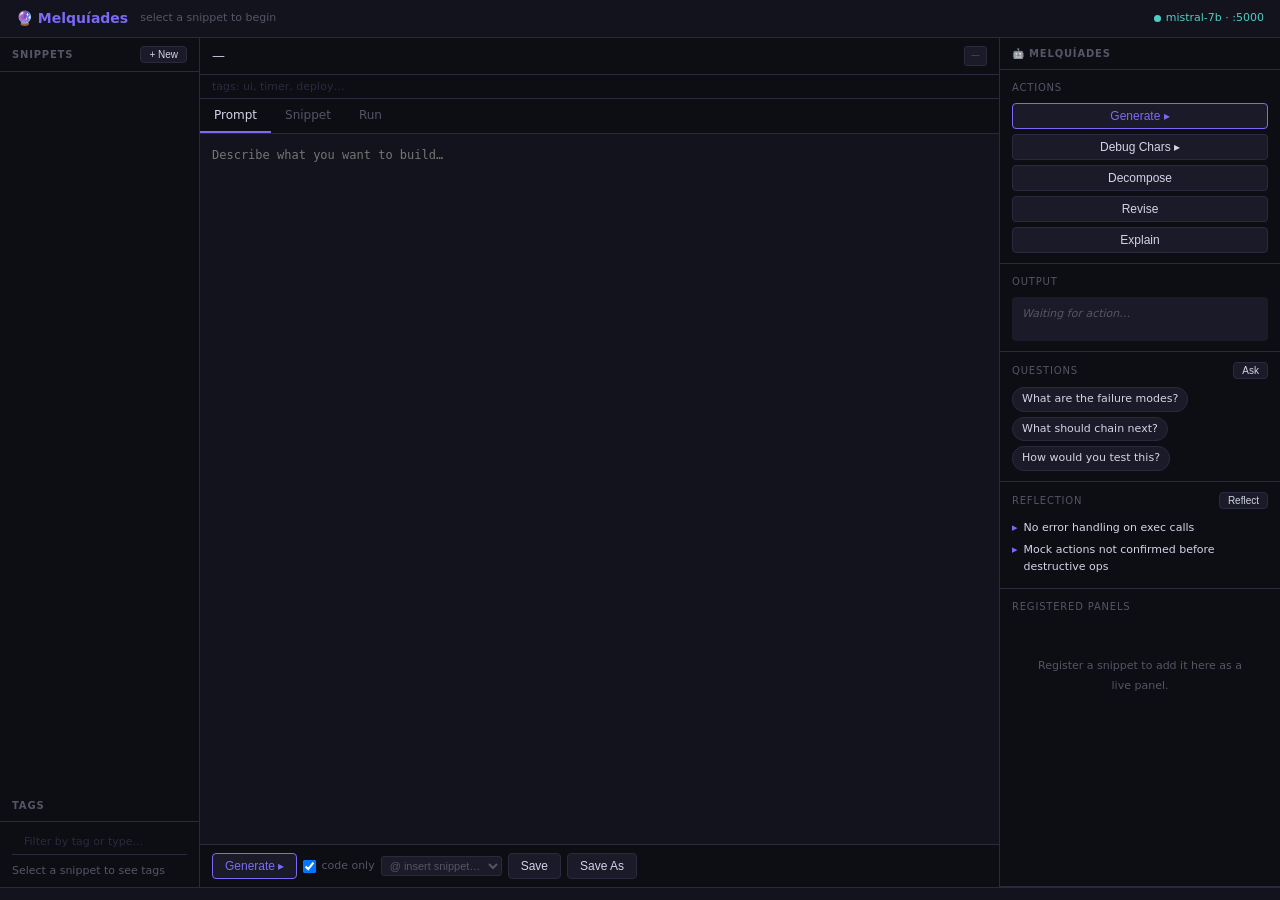
==== commit 8b31a753: "Frontend: consolidate app.js (2582 lines, 30 duplicate fns) into 6 modules The old file had three st" ====
--- a/index.html
+++ b/index.html
@@ -1,170 +1,166 @@
-<!DOCTYPE html>
-<html lang="en">
-<head>
-<meta charset="UTF-8">
-<title>Melquíades — Demo</title>
-<link rel="stylesheet" href="/css/styles.css">
-<script  src="/js/app.js"></script>
-</head>
-<body>
-
-<header>
-  <h1>🔮 Melquíades</h1>
-  <div class="chain" id="chain">select a snippet to begin</div>
-  <div class="ai-label"><div class="ai-dot"></div>mistral-7b · :5000</div>
-</header>
-
-<main>
-  <!-- LEFT: snippet list -->
-  <div class="col">
-    <div class="col-header" style="display:flex;justify-content:space-between;align-items:center">Snippets
-      <button class="btn btn-plain btn-sm" onclick="newSnippet()">+ New</button>
-    </div>
-    <div class="multi-select-controls" id="multi-controls" style="display:none; padding: 8px 12px; border-bottom: 1px solid var(--border); gap: 8px; align-items: center;">
-      <label style="font-size: 11px; color: var(--muted);">
-        <input type="checkbox" id="select-all" onchange="toggleSelectAll()"> Select all
-      </label>
-      <button class="btn btn-plain btn-sm" onclick="chainSelected()">Chain</button>
-      <button class="btn btn-plain btn-sm" onclick="deleteSelected()" style="color: var(--danger);">Delete</button>
-      <span style="font-size: 11px; color: var(--muted);" id="selection-count">0 selected</span>
-    </div>
-    <div id="snip-list" style="flex: 1; overflow-y: auto;"></div>
-    <div class="col-header">Tags</div>
-    <div id="tags-panel" style="padding: 8px 12px; flex-shrink: 0;">
-      <div class="tags-row">
-        <input id="tag-filter" type="text" placeholder="Filter by tag or type..." style="flex: 1; background: transparent; border: none; color: var(--muted); font: 11px/1.4 system-ui; outline: none;">
-        <button id="clear-filter" class="btn btn-sm" style="display: none; padding: 2px 6px; font-size: 10px; background: var(--bg3); color: var(--muted); border: 1px solid var(--border); border-radius: 3px; cursor: pointer;">Clear</button>
-      </div>
-      <div id="snippet-tags" style="display: flex; flex-wrap: wrap; gap: 4px; margin-top: 8px;">
-        <span style="font-size: 11px; color: var(--muted);">Select a snippet to see tags</span>
-      </div>
-    </div>
-  </div>
-
-  <!-- CENTER: editor -->
-  <div class="col">
-    <div class="meta-row">
-      <span class="meta-title" id="meta-title">—</span>
-      <span class="badge" id="meta-lang" onclick="changeLang()" title="Click to change language" style="cursor:pointer">—</span>
-    </div>
-    <div class="tags-row">
-      <input id="meta-tags" placeholder="tags: ui, timer, deploy…" spellcheck="false">
-    </div>
-    <div class="tabs">
-      <div class="tab active" id="tab-prompt"  onclick="switchTab('prompt')">Prompt</div>
-      <div class="tab"        id="tab-snippet" onclick="switchTab('snippet')">Snippet</div>
-      <div class="tab"        id="tab-run"     onclick="switchTab('run')">Run</div>
-    </div>
-
-    <div id="screen-prompt" class="screen active">
-      <textarea id="body-prompt" spellcheck="false" placeholder="Describe what you want to build…"></textarea>
-      <div class="actions">
-        <button class="btn btn-accent" onclick="generate()">Generate ▸</button>
-        <label style="font-size:11px;color:var(--muted);display:flex;align-items:center;gap:5px;cursor:pointer">
-          <input type="checkbox" id="chk-code-only" checked> code only
-        </label>
-        <select id="ctx-picker" onchange="insertCtx(this)" style="background:var(--bg3);border:1px solid var(--border);color:var(--muted);font-size:11px;border-radius:3px;padding:2px 4px;cursor:pointer">
-          <option value="">@ insert snippet…</option>
-        </select>
-        <button class="btn btn-plain" onclick="save()">Save</button>
-        <button class="btn btn-plain" onclick="saveAs()">Save As</button>
-      </div>
-    </div>
-
-    <div id="screen-snippet" class="screen">
-      <textarea id="body-snippet" spellcheck="false" placeholder="Snippet code appears here…"></textarea>
-      <div class="gen-label" id="gen-label">✦ generated from <span id="gen-from"></span></div>
-      <div class="actions">
-        <button class="btn btn-teal"    onclick="execute()">Execute ▸</button>
-        <button class="btn btn-plain" onclick="save()">Save</button>
-        <button class="btn btn-plain" onclick="saveAs()">Save As</button>
-        <button class="btn btn-accent"  onclick="register()">Register</button>
-        <button class="btn btn-plain" id="btn-stop-gen" onclick="stopGenerate()" disabled style="color:#f87171">Stop ■</button>
-        <button class="btn btn-plain" onclick="deleteSnippet()" style="color:#f87171">Delete</button>
-        <button class="btn btn-plain" id="btn-mindmap" onclick="mindMap()">Mind map</button>
-        <button class="btn btn-suggest" id="btn-suggest" style="display:none" onclick="suggestNext()">Suggest next snippet</button>
-      </div>
-    </div>
-
-    <div id="screen-run" class="screen">
-      <iframe id="sandbox" sandbox="allow-scripts"></iframe>
-      <div class="log-area" id="log"></div>
-      <div class="actions">
-        <button class="btn btn-teal" onclick="execute()">Execute ▸</button>
-        <button class="btn btn-plain" onclick="stop()">Stop ■</button>
-        <button class="btn btn-plain" onclick="$('log').innerHTML=''">Clear log</button>
-      </div>
-    </div>
-  </div>
-
-  <!-- RIGHT: AI sidebar -->
-  <div class="col">
-    <div class="col-header">🤖 Melquíades</div>
-    <div class="ai-sidebar">
-
-      <div class="ai-section">
-        <div class="ai-section-title">Actions</div>
-        <div class="ai-actions">
-          <button class="btn btn-accent" onclick="generate()">Generate ▸</button>
-          <button class="btn btn-plain"  onclick="debugCharacters()">Debug Chars ▸</button>
-          <button class="btn btn-plain"  onclick="revise()">Revise</button>
-          <button class="btn btn-plain"  onclick="explain()">Explain</button>
-        </div>
-      </div>
-
-      <div class="ai-section">
-        <div class="ai-section-title">Output</div>
-        <div class="ai-output" id="ai-output">Waiting for action…</div>
-      </div>
-
-      <div class="ai-section">
-        <div class="ai-section-title">
-          Questions
-          <button class="btn btn-plain btn-sm" onclick="askQuestions()">Ask</button>
-        </div>
-        <div class="chip-list" id="chip-list">
-          <div class="chip" onclick="clickChip(this.textContent)">What are the failure modes?</div>
-          <div class="chip" onclick="clickChip(this.textContent)">What should chain next?</div>
-          <div class="chip" onclick="clickChip(this.textContent)">How would you test this?</div>
-        </div>
-      </div>
-
-      <div class="ai-section">
-        <div class="ai-section-title">
-          Reflection
-          <button class="btn btn-plain btn-sm" onclick="reflect()">Reflect</button>
-        </div>
-        <div id="reflection-list">
-          <div class="reflect-item">No error handling on exec calls</div>
-          <div class="reflect-item">Mock actions not confirmed before destructive ops</div>
-        </div>
-      </div>
-
-      <div class="ai-section grow">
-        <div class="ai-section-title">Registered Panels</div>
-        <div class="panels-area" id="panels-area">
-          <div class="empty-msg">Register a snippet to add it here as a live panel.</div>
-        </div>
-      </div>
-
-    </div>
-  </div>
-</main>
-
-<footer>
-  <!-- <div class="sidebar">
-    <h2>Snippets</h2>
-    <div id="registry-bar"></div>
-    <div class="tree-controls">
-      <input type="text" id="tree-search" placeholder="Search snippets..." class="search-input">
-      <button id="tree-toggle-all" class="btn-small">Toggle All</button>
-    </div>
-    <div id="snippet-tree" class="snippet-tree"></div>
-    <div id="snippets-list" class="snippets-list" style="display: none;"></div>
-  </div>
-  <span id="registry-empty" style="font-size:11px;color:#333">— no registered snippets yet</span> -->
-</footer>
-
-
-</body>
-</html>+<!DOCTYPE html>
+<html lang="en">
+<head>
+<meta charset="UTF-8">
+<title>Melquíades — Demo</title>
+<link rel="stylesheet" href="/css/styles.css">
+<!-- Plain scripts, load order matters: state → ui → editor → run → ai → main -->
+<script defer src="/js/state.js"></script>
+<script defer src="/js/ui.js"></script>
+<script defer src="/js/editor.js"></script>
+<script defer src="/js/run.js"></script>
+<script defer src="/js/ai.js"></script>
+<script defer src="/js/main.js"></script>
+</head>
+<body>
+
+<header>
+  <h1>🔮 Melquíades</h1>
+  <div class="chain" id="chain">select a snippet to begin</div>
+  <div class="ai-label"><div class="ai-dot"></div>mistral-7b · :5000</div>
+</header>
+
+<main>
+  <!-- LEFT: snippet list -->
+  <div class="col">
+    <div class="col-header" style="display:flex;justify-content:space-between;align-items:center">Snippets
+      <button class="btn btn-plain btn-sm" onclick="newSnippet()">+ New</button>
+    </div>
+    <div class="multi-select-controls" id="multi-controls" style="display:none; padding: 8px 12px; border-bottom: 1px solid var(--border); gap: 8px; align-items: center;">
+      <label style="font-size: 11px; color: var(--muted);">
+        <input type="checkbox" id="select-all" onchange="toggleSelectAll()"> Select all
+      </label>
+      <button class="btn btn-plain btn-sm" onclick="chainSelected()">Chain</button>
+      <button class="btn btn-plain btn-sm" onclick="deleteSelected()" style="color: var(--danger);">Delete</button>
+      <span style="font-size: 11px; color: var(--muted);" id="selection-count">0 selected</span>
+    </div>
+    <div id="snip-list" style="flex: 1; overflow-y: auto;"></div>
+    <div class="col-header">Tags</div>
+    <div id="tags-panel" style="padding: 8px 12px; flex-shrink: 0;">
+      <div class="tags-row">
+        <input id="tag-filter" type="text" placeholder="Filter by tag or type..." style="flex: 1; background: transparent; border: none; color: var(--muted); font: 11px/1.4 system-ui; outline: none;">
+        <button id="clear-filter" class="btn btn-sm" style="display: none; padding: 2px 6px; font-size: 10px; background: var(--bg3); color: var(--muted); border: 1px solid var(--border); border-radius: 3px; cursor: pointer;">Clear</button>
+      </div>
+      <div id="snippet-tags" style="display: flex; flex-wrap: wrap; gap: 4px; margin-top: 8px;">
+        <span style="font-size: 11px; color: var(--muted);">Select a snippet to see tags</span>
+      </div>
+    </div>
+  </div>
+
+  <!-- CENTER: editor -->
+  <div class="col">
+    <div class="meta-row">
+      <span class="meta-title" id="meta-title">—</span>
+      <span class="badge" id="meta-lang" onclick="changeLang()" title="Click to change language" style="cursor:pointer">—</span>
+    </div>
+    <div class="tags-row">
+      <input id="meta-tags" placeholder="tags: ui, timer, deploy…" spellcheck="false">
+    </div>
+    <div class="tabs">
+      <div class="tab active" id="tab-prompt"  onclick="switchTab('prompt')">Prompt</div>
+      <div class="tab"        id="tab-snippet" onclick="switchTab('snippet')">Snippet</div>
+      <div class="tab"        id="tab-run"     onclick="switchTab('run')">Run</div>
+    </div>
+
+    <div id="screen-prompt" class="screen active">
+      <textarea id="body-prompt" spellcheck="false" placeholder="Describe what you want to build…"></textarea>
+      <div class="actions">
+        <button class="btn btn-accent" onclick="generate()">Generate ▸</button>
+        <label style="font-size:11px;color:var(--muted);display:flex;align-items:center;gap:5px;cursor:pointer">
+          <input type="checkbox" id="chk-code-only" checked> code only
+        </label>
+        <select id="ctx-picker" onchange="insertCtx(this)" style="background:var(--bg3);border:1px solid var(--border);color:var(--muted);font-size:11px;border-radius:3px;padding:2px 4px;cursor:pointer">
+          <option value="">@ insert snippet…</option>
+        </select>
+        <button class="btn btn-plain" onclick="save()">Save</button>
+        <button class="btn btn-plain" onclick="saveAs()">Save As</button>
+      </div>
+    </div>
+
+    <div id="screen-snippet" class="screen">
+      <textarea id="body-snippet" spellcheck="false" placeholder="Snippet code appears here…"></textarea>
+      <div class="gen-label" id="gen-label">✦ generated from <span id="gen-from"></span></div>
+      <div class="actions">
+        <button class="btn btn-teal"    onclick="execute()">Execute ▸</button>
+        <button class="btn btn-plain" onclick="save()">Save</button>
+        <button class="btn btn-plain" onclick="saveAs()">Save As</button>
+        <button class="btn btn-accent"  onclick="register()">Register</button>
+        <button class="btn btn-plain" id="btn-stop-gen" onclick="stopGenerate()" disabled style="color:#f87171">Stop ■</button>
+        <button class="btn btn-plain" onclick="deleteSnippet()" style="color:#f87171">Delete</button>
+        <button class="btn btn-plain" id="btn-mindmap" onclick="mindMap()">Mind map</button>
+        <button class="btn btn-suggest" id="btn-suggest" style="display:none" onclick="suggestNext()">Suggest next snippet</button>
+      </div>
+    </div>
+
+    <div id="screen-run" class="screen">
+      <iframe id="sandbox" sandbox="allow-scripts"></iframe>
+      <div class="log-area" id="log"></div>
+      <div class="actions">
+        <button class="btn btn-teal" onclick="execute()">Execute ▸</button>
+        <button class="btn btn-plain" onclick="stop()">Stop ■</button>
+        <button class="btn btn-plain" onclick="$('log').innerHTML=''">Clear log</button>
+      </div>
+    </div>
+  </div>
+
+  <!-- RIGHT: AI sidebar -->
+  <div class="col">
+    <div class="col-header">🤖 Melquíades</div>
+    <div class="ai-sidebar">
+
+      <div class="ai-section">
+        <div class="ai-section-title">Actions</div>
+        <div class="ai-actions">
+          <button class="btn btn-accent" onclick="generate()">Generate ▸</button>
+          <button class="btn btn-plain"  onclick="debugCharacters()">Debug Chars ▸</button>
+          <button class="btn btn-plain"  onclick="decompose()">Decompose</button>
+          <button class="btn btn-plain"  onclick="revise()">Revise</button>
+          <button class="btn btn-plain"  onclick="explain()">Explain</button>
+        </div>
+      </div>
+
+      <div class="ai-section">
+        <div class="ai-section-title">Output</div>
+        <div class="ai-output" id="ai-output">Waiting for action…</div>
+      </div>
+
+      <div class="ai-section">
+        <div class="ai-section-title">
+          Questions
+          <button class="btn btn-plain btn-sm" onclick="askQuestions()">Ask</button>
+        </div>
+        <div class="chip-list" id="chip-list">
+          <div class="chip" onclick="clickChip(this.textContent)">What are the failure modes?</div>
+          <div class="chip" onclick="clickChip(this.textContent)">What should chain next?</div>
+          <div class="chip" onclick="clickChip(this.textContent)">How would you test this?</div>
+        </div>
+      </div>
+
+      <div class="ai-section">
+        <div class="ai-section-title">
+          Reflection
+          <button class="btn btn-plain btn-sm" onclick="reflect()">Reflect</button>
+        </div>
+        <div id="reflection-list">
+          <div class="reflect-item">No error handling on exec calls</div>
+          <div class="reflect-item">Mock actions not confirmed before destructive ops</div>
+        </div>
+      </div>
+
+      <div class="ai-section grow">
+        <div class="ai-section-title">Registered Panels</div>
+        <div class="panels-area" id="panels-area">
+          <div class="empty-msg">Register a snippet to add it here as a live panel.</div>
+        </div>
+      </div>
+
+    </div>
+  </div>
+</main>
+
+<footer>
+  <!-- <div class="sidebar">
+    <h2>Snippets</h2>
+    <div id="registry-bar"></div>
+    <div class="tree-controls">
+      <input type="text" id="tree-search" placeholder="Search snippets..
--- a/css/styles.css
+++ b/css/styles.css
@@ -1,218 +1,218 @@
-
-* { box-sizing: border-box; margin: 0; padding: 0; }
-:root {
-  --bg: #0d0d14; --bg2: #13131e; --bg3: #1a1a28;
-  --border: #2a2a3e; --accent: #7c6af7; --teal: #4ecdc4;
-  --text: #d4d4e8; --muted: #555566; --danger: #e06a6a;
-}
-body { background: var(--bg); color: var(--text); font: 13px/1.5 system-ui,sans-serif; height: 100vh; display: flex; flex-direction: column; overflow: hidden; }
-
-/* header */
-header { display: flex; align-items: center; gap: 12px; padding: 8px 16px; background: var(--bg2); border-bottom: 1px solid var(--border); flex-shrink: 0; }
-header h1 { font-size: 14px; font-weight: 600; color: var(--accent); }
-.chain { font-size: 11px; color: var(--muted); flex: 1; }
-.chain .done { color: var(--teal); }
-.ai-label { display: flex; align-items: center; gap: 5px; font-size: 11px; color: var(--teal); }
-.ai-dot { width: 7px; height: 7px; border-radius: 50%; background: var(--teal); }
-
-/* layout */
-main { display: grid; grid-template-columns: 200px 1fr 280px; flex: 1; overflow: hidden; }
-.col { display: flex; flex-direction: column; border-right: 1px solid var(--border); overflow: hidden; }
-.col:last-child { border-right: none; }
-.col-header { padding: 8px 12px; font-size: 10px; font-weight: 700; color: var(--muted); text-transform: uppercase; letter-spacing: .8px; border-bottom: 1px solid var(--border); flex-shrink: 0; }
-
-/* snippet list */
-.snip-item { display: flex; align-items: center; gap: 8px; padding: 7px 12px; cursor: pointer; border-left: 2px solid transparent; }
-.snip-item:hover  { background: var(--bg3); }
-.snip-item.active { background: var(--bg3); border-left-color: var(--accent); }
-.snip-name { font-size: 12px; flex: 1; }
-.snip-lang { font-size: 9px; color: var(--muted); background: var(--bg3); border: 1px solid var(--border); padding: 1px 4px; border-radius: 2px; }
-.snip-tags { font-size: 9px; color: var(--accent); opacity: .7; white-space: nowrap; overflow: hidden; text-overflow: ellipsis; max-width: 60px; }
-.tags-row { display: flex; align-items: center; gap: 6px; padding: 4px 12px; border-bottom: 1px solid var(--border); flex-shrink: 0; }
-.tags-row input { flex:1; background: transparent; border: none; color: var(--muted); font: 11px/1.4 system-ui; outline: none; }
-.tags-row input::placeholder { color: var(--border); }
-
-/* tabs */
-.tabs { display: flex; border-bottom: 1px solid var(--border); flex-shrink: 0; }
-.tab  { padding: 7px 14px; font-size: 12px; cursor: pointer; color: var(--muted); border-bottom: 2px solid transparent; }
-.tab.active { color: var(--text); border-bottom-color: var(--accent); }
-.tab:hover:not(.active) { color: var(--text); }
-
-/* screens */
-.screen { flex: 1; display: none; flex-direction: column; overflow: hidden; }
-.screen.active { display: flex; }
-.meta-row { display: flex; align-items: center; gap: 8px; padding: 8px 12px; border-bottom: 1px solid var(--border); flex-shrink: 0; }
-.meta-title { font-size: 13px; font-weight: 500; flex: 1; }
-.badge { font-size: 9px; color: var(--muted); background: var(--bg3); border: 1px solid var(--border); padding: 2px 6px; border-radius: 3px; }
-textarea { flex: 1; background: var(--bg2); border: none; color: var(--text); font: 12px/1.6 'Cascadia Code','Fira Code',monospace; padding: 12px; resize: none; outline: none; }
-.gen-label { padding: 4px 12px; font-size: 10px; color: var(--teal); background: #0a1a0a; border-top: 1px solid var(--border); flex-shrink: 0; display: none; }
-.actions { display: flex; gap: 6px; padding: 8px 12px; border-top: 1px solid var(--border); flex-shrink: 0; align-items: center; }
-
-/* run screen */
-#sandbox { flex: 1; border: none; background: #fff; min-height: 0; }
-.log-area { height: 130px; overflow-y: auto; background: #080810; border-top: 1px solid var(--border); padding: 6px 10px; font: 11px/1.6 'Cascadia Code','Fira Code',monospace; flex-shrink: 0; }
-.log-line        { color: #555; }
-.log-line.action { color: var(--teal); }
-.log-line.output { color: var(--text); }
-.log-line.error  { color: var(--danger); }
-
-/* buttons */
-.btn { padding: 5px 12px; border-radius: 4px; font-size: 12px; cursor: pointer; font-weight: 500; transition: opacity .15s; border: none; }
-.btn:hover { opacity: .8; }
-.btn-accent  { background: var(--bg3); color: var(--accent); border: 1px solid var(--accent); }
-.btn-plain   { background: var(--bg3); color: var(--text);   border: 1px solid var(--border); }
-.btn-teal    { background: var(--bg3); color: var(--teal);   border: 1px solid var(--teal); }
-.btn-suggest { background: var(--bg3); color: #a47ac8; border: 1px solid #4a3a6e; font-size: 11px; margin-left: auto; }
-
-/* panels col */
-.panels-area { flex: 1; overflow-y: auto; padding: 10px; display: flex; flex-direction: column; gap: 10px; }
-.panel-card  { border: 1px solid var(--border); border-radius: 5px; overflow: hidden; flex-shrink: 0; }
-.panel-card-hdr { display: flex; align-items: center; padding: 5px 10px; background: var(--bg3); border-bottom: 1px solid var(--border); }
-.panel-card-hdr span:first-child { font-size: 11px; flex: 1; color: var(--muted); }
-.panel-card-hdr .x { font-size: 11px; cursor: pointer; color: var(--muted); }
-.panel-card-hdr .x:hover { color: var(--text); }
-.panel-card iframe { display: block; width: 100%; height: 180px; border: none; }
-.empty-msg { color: var(--muted); font-size: 11px; text-align: center; padding: 24px 16px; line-height: 1.8; }
-
-/* AI sidebar */
-.ai-sidebar { flex: 1; overflow-y: auto; display: flex; flex-direction: column; }
-.ai-section { padding: 10px 12px; border-bottom: 1px solid var(--border); flex-shrink: 0; }
-.ai-section.grow { flex: 1; display: flex; flex-direction: column; }
-.ai-section-title { font-size: 10px; color: var(--muted); text-transform: uppercase; letter-spacing: .8px; margin-bottom: 8px; display: flex; align-items: center; justify-content: space-between; }
-.ai-actions { display: flex; flex-direction: column; gap: 5px; }
-.ai-output { background: var(--bg3); border-radius: 4px; padding: 8px 10px; font-size: 11px; color: var(--muted); min-height: 44px; font-style: italic; line-height: 1.6; word-break: break-word; }
-.ai-output.live { color: var(--text); font-style: normal; }
-.chip-list { display: flex; flex-wrap: wrap; gap: 5px; }
-.chip { background: var(--bg3); border: 1px solid var(--border); border-radius: 12px; padding: 3px 9px; font-size: 11px; cursor: pointer; }
-.chip:hover { border-color: var(--accent); color: var(--accent); }
-.reflect-item { font-size: 11px; padding: 3px 0; display: flex; gap: 6px; color: var(--text); line-height: 1.5; }
-.reflect-item::before { content: '▸'; color: var(--accent); flex-shrink: 0; }
-.btn-sm { padding: 2px 8px; font-size: 10px; }
-
-/* snippet tree panel */
-.tree-controls {
-  display: flex;
-  gap: 8px;
-  margin-bottom: 12px;
-  align-items: center;
-}
-
-.search-input {
-  flex: 1;
-  padding: 6px 8px;
-  border: 1px solid #30363d;
-  background: #0d1117;
-  color: #e6edf3;
-  border-radius: 4px;
-  font-size: 12px;
-}
-
-.search-input:focus {
-  outline: none;
-  border-color: #58a6ff;
-}
-
-.btn-small {
-  padding: 4px 8px;
-  border: 1px solid #30363d;
-  background: #21262d;
-  color: #e6edf3;
-  border-radius: 4px;
-  font-size: 11px;
-  cursor: pointer;
-  transition: all 0.2s ease;
-}
-
-.btn-small:hover {
-  background: #30363d;
-  border-color: #58a6ff;
-}
-
-.snippet-tree {
-  font-size: 12px;
-  line-height: 1.4;
-}
-
-.tree-node {
-  margin: 1px 0;
-  user-select: none;
-}
-
-.tree-node-content {
-  display: flex;
-  align-items: center;
-  padding: 2px 4px;
-  cursor: pointer;
-  border-radius: 3px;
-  transition: background-color 0.2s ease;
-}
-
-.tree-node-content:hover {
-  background: #21262d;
-}
-
-.tree-node-content.selected {
-  background: #0969da;
-  color: #ffffff;
-}
-
-.tree-toggle {
-  width: 12px;
-  height: 12px;
-  margin-right: 4px;
-  display: flex;
-  align-items: center;
-  justify-content: center;
-  color: #8b949e;
-  transition: transform 0.2s ease;
-}
-
-.tree-toggle.expanded {
-  transform: rotate(90deg);
-}
-
-.tree-toggle.no-children {
-  visibility: hidden;
-}
-
-.tree-icon {
-  margin-right: 6px;
-  font-size: 14px;
-}
-
-.tree-label {
-  flex: 1;
-  overflow: hidden;
-  text-overflow: ellipsis;
-  white-space: nowrap;
-}
-
-.tree-badge {
-  font-size: 10px;
-  background: #21262d;
-  color: #8b949e;
-  padding: 1px 4px;
-  border-radius: 3px;
-  margin-left: 4px;
-}
-
-.tree-children {
-  margin-left: 16px;
-  display: none;
-}
-
-.tree-children.expanded {
-  display: block;
-}
-
-.snippets-list {
-  font-size: 12px;
-  max-height: 300px;
-  overflow-y: auto;
-}
-
-/* footer */
-footer { display: flex; align-items: center; gap: 8px; padding: 6px 14px; background: var(--bg2); border-top: 1px solid var(--border); flex-shrink: 0; overflow-x: auto; }
-.footer-label { font-size: 10px; color: var(--muted); text-transform: uppercase; letter-spacing: .8px; white-space: nowrap; }
-.reg-pill { padding: 3px 10px; background: var(--bg3); border: 1px solid var(--border); border-radius: 3px; font-size: 11px; cursor: pointer; white-space: nowrap; }
-.reg-pill:hover { border-color: var(--teal); color: var(--teal); }
+
+* { box-sizing: border-box; margin: 0; padding: 0; }
+:root {
+  --bg: #0d0d14; --bg2: #13131e; --bg3: #1a1a28;
+  --border: #2a2a3e; --accent: #7c6af7; --teal: #4ecdc4;
+  --text: #d4d4e8; --muted: #555566; --danger: #e06a6a;
+}
+body { background: var(--bg); color: var(--text); font: 13px/1.5 system-ui,sans-serif; height: 100vh; display: flex; flex-direction: column; overflow: hidden; }
+
+/* header */
+header { display: flex; align-items: center; gap: 12px; padding: 8px 16px; background: var(--bg2); border-bottom: 1px solid var(--border); flex-shrink: 0; }
+header h1 { font-size: 14px; font-weight: 600; color: var(--accent); }
+.chain { font-size: 11px; color: var(--muted); flex: 1; }
+.chain .done { color: var(--teal); }
+.ai-label { display: flex; align-items: center; gap: 5px; font-size: 11px; color: var(--teal); }
+.ai-dot { width: 7px; height: 7px; border-radius: 50%; background: var(--teal); }
+
+/* layout */
+main { display: grid; grid-template-columns: 200px 1fr 280px; flex: 1; overflow: hidden; }
+.col { display: flex; flex-direction: column; border-right: 1px solid var(--border); overflow: hidden; }
+.col:last-child { border-right: none; }
+.col-header { padding: 8px 12px; font-size: 10px; font-weight: 700; color: var(--muted); text-transform: uppercase; letter-spacing: .8px; border-bottom: 1px solid var(--border); flex-shrink: 0; }
+
+/* snippet list */
+.snip-item { display: flex; align-items: center; gap: 8px; padding: 7px 12px; cursor: pointer; border-left: 2px solid transparent; }
+.snip-item:hover  { background: var(--bg3); }
+.snip-item.active { background: var(--bg3); border-left-color: var(--accent); }
+.snip-name { font-size: 12px; flex: 1; }
+.snip-lang { font-size: 9px; color: var(--muted); background: var(--bg3); border: 1px solid var(--border); padding: 1px 4px; border-radius: 2px; }
+.snip-tags { font-size: 9px; color: var(--accent); opacity: .7; white-space: nowrap; overflow: hidden; text-overflow: ellipsis; max-width: 60px; }
+.tags-row { display: flex; align-items: center; gap: 6px; padding: 4px 12px; border-bottom: 1px solid var(--border); flex-shrink: 0; }
+.tags-row input { flex:1; background: transparent; border: none; color: var(--muted); font: 11px/1.4 system-ui; outline: none; }
+.tags-row input::placeholder { color: var(--border); }
+
+/* tabs */
+.tabs { display: flex; border-bottom: 1px solid var(--border); flex-shrink: 0; }
+.tab  { padding: 7px 14px; font-size: 12px; cursor: pointer; color: var(--muted); border-bottom: 2px solid transparent; }
+.tab.active { color: var(--text); border-bottom-color: var(--accent); }
+.tab:hover:not(.active) { color: var(--text); }
+
+/* screens */
+.screen { flex: 1; display: none; flex-direction: column; overflow: hidden; }
+.screen.active { display: flex; }
+.meta-row { display: flex; align-items: center; gap: 8px; padding: 8px 12px; border-bottom: 1px solid var(--border); flex-shrink: 0; }
+.meta-title { font-size: 13px; font-weight: 500; flex: 1; }
+.badge { font-size: 9px; color: var(--muted); background: var(--bg3); border: 1px solid var(--border); padding: 2px 6px; border-radius: 3px; }
+textarea { flex: 1; background: var(--bg2); border: none; color: var(--text); font: 12px/1.6 'Cascadia Code','Fira Code',monospace; padding: 12px; resize: none; outline: none; }
+.gen-label { padding: 4px 12px; font-size: 10px; color: var(--teal); background: #0a1a0a; border-top: 1px solid var(--border); flex-shrink: 0; display: none; }
+.actions { display: flex; gap: 6px; padding: 8px 12px; border-top: 1px solid var(--border); flex-shrink: 0; align-items: center; }
+
+/* run screen */
+#sandbox { flex: 1; border: none; background: #fff; min-height: 0; }
+.log-area { height: 130px; overflow-y: auto; background: #080810; border-top: 1px solid var(--border); padding: 6px 10px; font: 11px/1.6 'Cascadia Code','Fira Code',monospace; flex-shrink: 0; }
+.log-line        { color: #555; }
+.log-line.action { color: var(--teal); }
+.log-line.output { color: var(--text); }
+.log-line.error  { color: var(--danger); }
+
+/* buttons */
+.btn { padding: 5px 12px; border-radius: 4px; font-size: 12px; cursor: pointer; font-weight: 500; transition: opacity .15s; border: none; }
+.btn:hover { opacity: .8; }
+.btn-accent  { background: var(--bg3); color: var(--accent); border: 1px solid var(--accent); }
+.btn-plain   { background: var(--bg3); color: var(--text);   border: 1px solid var(--border); }
+.btn-teal    { background: var(--bg3); color: var(--teal);   border: 1px solid var(--teal); }
+.btn-suggest { background: var(--bg3); color: #a47ac8; border: 1px solid #4a3a6e; font-size: 11px; margin-left: auto; }
+
+/* panels col */
+.panels-area { flex: 1; overflow-y: auto; padding: 10px; display: flex; flex-direction: column; gap: 10px; }
+.panel-card  { border: 1px solid var(--border); border-radius: 5px; overflow: hidden; flex-shrink: 0; }
+.panel-card-hdr { display: flex; align-items: center; padding: 5px 10px; background: var(--bg3); border-bottom: 1px solid var(--border); }
+.panel-card-hdr span:first-child { font-size: 11px; flex: 1; color: var(--muted); }
+.panel-card-hdr .x { font-size: 11px; cursor: pointer; color: var(--muted); }
+.panel-card-hdr .x:hover { color: var(--text); }
+.panel-card iframe { display: block; width: 100%; height: 180px; border: none; }
+.empty-msg { color: var(--muted); font-size: 11px; text-align: center; padding: 24px 16px; line-height: 1.8; }
+
+/* AI sidebar */
+.ai-sidebar { flex: 1; overflow-y: auto; display: flex; flex-direction: column; }
+.ai-section { padding: 10px 12px; border-bottom: 1px solid var(--border); flex-shrink: 0; }
+.ai-section.grow { flex: 1; display: flex; flex-direction: column; }
+.ai-section-title { font-size: 10px; color: var(--muted); text-transform: uppercase; letter-spacing: .8px; margin-bottom: 8px; display: flex; align-items: center; justify-content: space-between; }
+.ai-actions { display: flex; flex-direction: column; gap: 5px; }
+.ai-output { background: var(--bg3); border-radius: 4px; padding: 8px 10px; font-size: 11px; color: var(--muted); min-height: 44px; font-style: italic; line-height: 1.6; word-break: break-word; }
+.ai-output.live { color: var(--text); font-style: normal; }
+.chip-list { display: flex; flex-wrap: wrap; gap: 5px; }
+.chip { background: var(--bg3); border: 1px solid var(--border); border-radius: 12px; padding: 3px 9px; font-size: 11px; cursor: pointer; }
+.chip:hover { border-color: var(--accent); color: var(--accent); }
+.reflect-item { font-size: 11px; padding: 3px 0; display: flex; gap: 6px; color: var(--text); line-height: 1.5; }
+.reflect-item::before { content: '▸'; color: var(--accent); flex-shrink: 0; }
+.btn-sm { padding: 2px 8px; font-size: 10px; }
+
+/* snippet tree panel */
+.tree-controls {
+  display: flex;
+  gap: 8px;
+  margin-bottom: 12px;
+  align-items: center;
+}
+
+.search-input {
+  flex: 1;
+  padding: 6px 8px;
+  border: 1px solid #30363d;
+  background: #0d1117;
+  color: #e6edf3;
+  border-radius: 4px;
+  font-size: 12px;
+}
+
+.search-input:focus {
+  outline: none;
+  border-color: #58a6ff;
+}
+
+.btn-small {
+  padding: 4px 8px;
+  border: 1px solid #30363d;
+  background: #21262d;
+  color: #e6edf3;
+  border-radius: 4px;
+  font-size: 11px;
+  cursor: pointer;
+  transition: all 0.2s ease;
+}
+
+.btn-small:hover {
+  background: #30363d;
+  border-color: #58a6ff;
+}
+
+.snippet-tree {
+  font-size: 12px;
+  line-height: 1.4;
+}
+
+.tree-node {
+  margin: 1px 0;
+  user-select: none;
+}
+
+.tree-node-content {
+  display: flex;
+  align-items: center;
+  padding: 2px 4px;
+  cursor: pointer;
+  border-radius: 3px;
+  transition: background-color 0.2s ease;
+}
+
+.tree-node-content:hover {
+  background: #21262d;
+}
+
+.tree-node-content.selected {
+  background: #0969da;
+  color: #ffffff;
+}
+
+.tree-toggle {
+  width: 12px;
+  height: 12px;
+  margin-right: 4px;
+  display: flex;
+  align-items: center;
+  justify-content: center;
+  color: #8b949e;
+  transition: transform 0.2s ease;
+}
+
+.tree-toggle.expanded {
+  transform: rotate(90deg);
+}
+
+.tree-toggle.no-children {
+  visibility: hidden;
+}
+
+.tree-icon {
+  margin-right: 6px;
+  font-size: 14px;
+}
+
+.tree-label {
+  flex: 1;
+  overflow: hidden;
+  text-overflow: ellipsis;
+  white-space: nowrap;
+}
+
+.tree-badge {
+  font-size: 10px;
+  background: #21262d;
+  color: #8b949e;
+  padding: 1px 4px;
+  border-radius: 3px;
+  margin-left: 4px;
+}
+
+.tree-children {
+  margin-left: 16px;
+  display: none;
+}
+
+.tree-children.expanded {
+  display: block;
+}
+
+.snippets-list {
+  font-size: 12px;
+  max-height: 300px;
+  overflow-y: auto;
+}
+
+/* footer */
+footer { display: flex; align-items: center; gap: 8px; padding: 6px 14px; background: var(--bg2); border-top: 1px solid var(--border); flex-shrink: 0; overflow-x: auto; }
+.footer-label { font-size: 10px; color: var(--muted); text-transform: uppercase; letter-spacing: .8px; white-space: nowrap; }
+.reg-pill { padding: 3px 10px; background: var(--bg3); border: 1px solid var(--border); border-radius: 3px; font-size: 11px; cursor: pointer; white-space: nowrap; }
+.reg-pill:hover { border-color: var(--teal); color: var(--teal); }
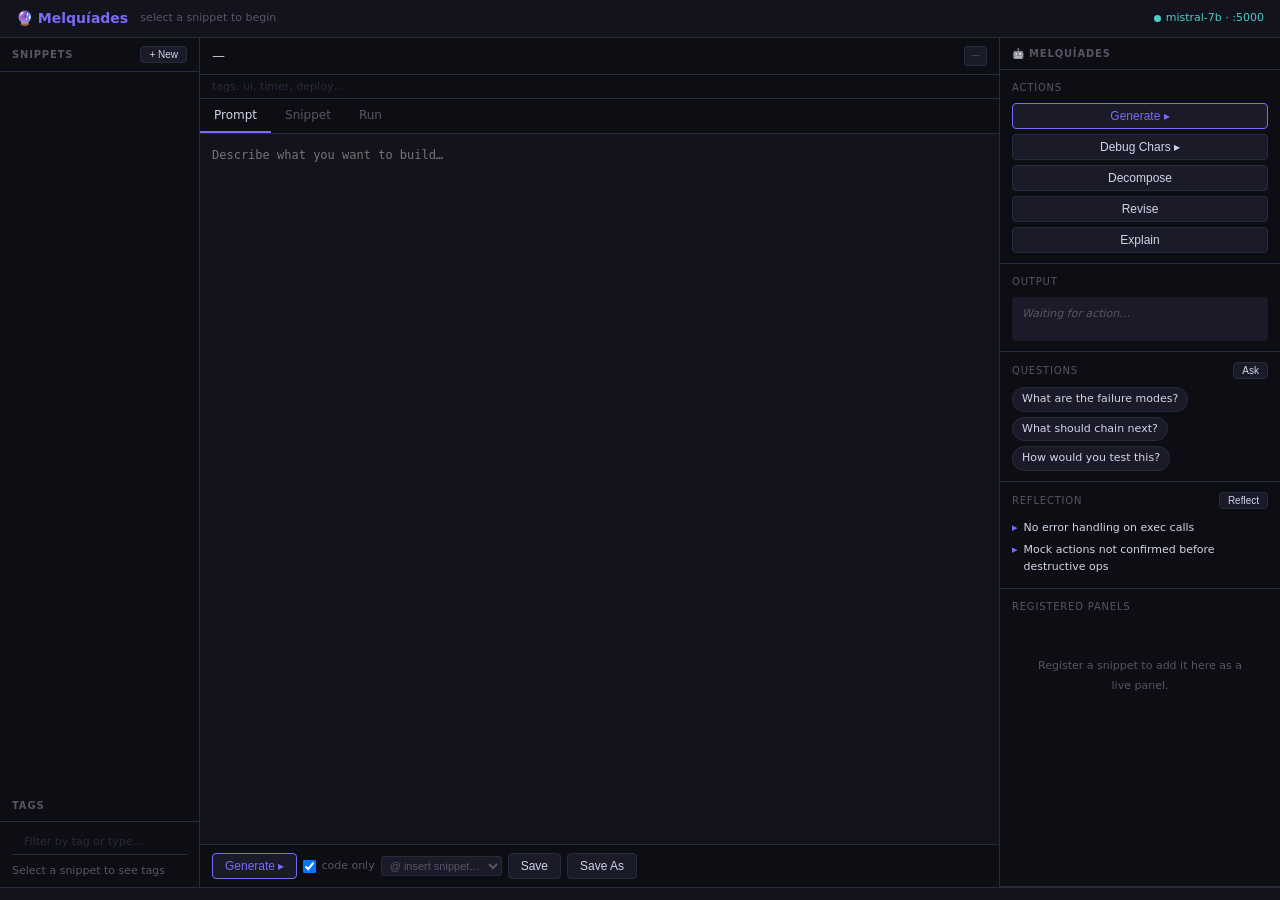
==== commit b446d3ac: "Fix file-sync truncation in previous commits main.go, exec.go, snippet.go, snippets.go, README.md, a" ====
--- a/index.html
+++ b/index.html
@@ -1,166 +1,177 @@
-<!DOCTYPE html>
-<html lang="en">
-<head>
-<meta charset="UTF-8">
-<title>Melquíades — Demo</title>
-<link rel="stylesheet" href="/css/styles.css">
-<!-- Plain scripts, load order matters: state → ui → editor → run → ai → main -->
-<script defer src="/js/state.js"></script>
-<script defer src="/js/ui.js"></script>
-<script defer src="/js/editor.js"></script>
-<script defer src="/js/run.js"></script>
-<script defer src="/js/ai.js"></script>
-<script defer src="/js/main.js"></script>
-</head>
-<body>
-
-<header>
-  <h1>🔮 Melquíades</h1>
-  <div class="chain" id="chain">select a snippet to begin</div>
-  <div class="ai-label"><div class="ai-dot"></div>mistral-7b · :5000</div>
-</header>
-
-<main>
-  <!-- LEFT: snippet list -->
-  <div class="col">
-    <div class="col-header" style="display:flex;justify-content:space-between;align-items:center">Snippets
-      <button class="btn btn-plain btn-sm" onclick="newSnippet()">+ New</button>
-    </div>
-    <div class="multi-select-controls" id="multi-controls" style="display:none; padding: 8px 12px; border-bottom: 1px solid var(--border); gap: 8px; align-items: center;">
-      <label style="font-size: 11px; color: var(--muted);">
-        <input type="checkbox" id="select-all" onchange="toggleSelectAll()"> Select all
-      </label>
-      <button class="btn btn-plain btn-sm" onclick="chainSelected()">Chain</button>
-      <button class="btn btn-plain btn-sm" onclick="deleteSelected()" style="color: var(--danger);">Delete</button>
-      <span style="font-size: 11px; color: var(--muted);" id="selection-count">0 selected</span>
-    </div>
-    <div id="snip-list" style="flex: 1; overflow-y: auto;"></div>
-    <div class="col-header">Tags</div>
-    <div id="tags-panel" style="padding: 8px 12px; flex-shrink: 0;">
-      <div class="tags-row">
-        <input id="tag-filter" type="text" placeholder="Filter by tag or type..." style="flex: 1; background: transparent; border: none; color: var(--muted); font: 11px/1.4 system-ui; outline: none;">
-        <button id="clear-filter" class="btn btn-sm" style="display: none; padding: 2px 6px; font-size: 10px; background: var(--bg3); color: var(--muted); border: 1px solid var(--border); border-radius: 3px; cursor: pointer;">Clear</button>
-      </div>
-      <div id="snippet-tags" style="display: flex; flex-wrap: wrap; gap: 4px; margin-top: 8px;">
-        <span style="font-size: 11px; color: var(--muted);">Select a snippet to see tags</span>
-      </div>
-    </div>
-  </div>
-
-  <!-- CENTER: editor -->
-  <div class="col">
-    <div class="meta-row">
-      <span class="meta-title" id="meta-title">—</span>
-      <span class="badge" id="meta-lang" onclick="changeLang()" title="Click to change language" style="cursor:pointer">—</span>
-    </div>
-    <div class="tags-row">
-      <input id="meta-tags" placeholder="tags: ui, timer, deploy…" spellcheck="false">
-    </div>
-    <div class="tabs">
-      <div class="tab active" id="tab-prompt"  onclick="switchTab('prompt')">Prompt</div>
-      <div class="tab"        id="tab-snippet" onclick="switchTab('snippet')">Snippet</div>
-      <div class="tab"        id="tab-run"     onclick="switchTab('run')">Run</div>
-    </div>
-
-    <div id="screen-prompt" class="screen active">
-      <textarea id="body-prompt" spellcheck="false" placeholder="Describe what you want to build…"></textarea>
-      <div class="actions">
-        <button class="btn btn-accent" onclick="generate()">Generate ▸</button>
-        <label style="font-size:11px;color:var(--muted);display:flex;align-items:center;gap:5px;cursor:pointer">
-          <input type="checkbox" id="chk-code-only" checked> code only
-        </label>
-        <select id="ctx-picker" onchange="insertCtx(this)" style="background:var(--bg3);border:1px solid var(--border);color:var(--muted);font-size:11px;border-radius:3px;padding:2px 4px;cursor:pointer">
-          <option value="">@ insert snippet…</option>
-        </select>
-        <button class="btn btn-plain" onclick="save()">Save</button>
-        <button class="btn btn-plain" onclick="saveAs()">Save As</button>
-      </div>
-    </div>
-
-    <div id="screen-snippet" class="screen">
-      <textarea id="body-snippet" spellcheck="false" placeholder="Snippet code appears here…"></textarea>
-      <div class="gen-label" id="gen-label">✦ generated from <span id="gen-from"></span></div>
-      <div class="actions">
-        <button class="btn btn-teal"    onclick="execute()">Execute ▸</button>
-        <button class="btn btn-plain" onclick="save()">Save</button>
-        <button class="btn btn-plain" onclick="saveAs()">Save As</button>
-        <button class="btn btn-accent"  onclick="register()">Register</button>
-        <button class="btn btn-plain" id="btn-stop-gen" onclick="stopGenerate()" disabled style="color:#f87171">Stop ■</button>
-        <button class="btn btn-plain" onclick="deleteSnippet()" style="color:#f87171">Delete</button>
-        <button class="btn btn-plain" id="btn-mindmap" onclick="mindMap()">Mind map</button>
-        <button class="btn btn-suggest" id="btn-suggest" style="display:none" onclick="suggestNext()">Suggest next snippet</button>
-      </div>
-    </div>
-
-    <div id="screen-run" class="screen">
-      <iframe id="sandbox" sandbox="allow-scripts"></iframe>
-      <div class="log-area" id="log"></div>
-      <div class="actions">
-        <button class="btn btn-teal" onclick="execute()">Execute ▸</button>
-        <button class="btn btn-plain" onclick="stop()">Stop ■</button>
-        <button class="btn btn-plain" onclick="$('log').innerHTML=''">Clear log</button>
-      </div>
-    </div>
-  </div>
-
-  <!-- RIGHT: AI sidebar -->
-  <div class="col">
-    <div class="col-header">🤖 Melquíades</div>
-    <div class="ai-sidebar">
-
-      <div class="ai-section">
-        <div class="ai-section-title">Actions</div>
-        <div class="ai-actions">
-          <button class="btn btn-accent" onclick="generate()">Generate ▸</button>
-          <button class="btn btn-plain"  onclick="debugCharacters()">Debug Chars ▸</button>
-          <button class="btn btn-plain"  onclick="decompose()">Decompose</button>
-          <button class="btn btn-plain"  onclick="revise()">Revise</button>
-          <button class="btn btn-plain"  onclick="explain()">Explain</button>
-        </div>
-      </div>
-
-      <div class="ai-section">
-        <div class="ai-section-title">Output</div>
-        <div class="ai-output" id="ai-output">Waiting for action…</div>
-      </div>
-
-      <div class="ai-section">
-        <div class="ai-section-title">
-          Questions
-          <button class="btn btn-plain btn-sm" onclick="askQuestions()">Ask</button>
-        </div>
-        <div class="chip-list" id="chip-list">
-          <div class="chip" onclick="clickChip(this.textContent)">What are the failure modes?</div>
-          <div class="chip" onclick="clickChip(this.textContent)">What should chain next?</div>
-          <div class="chip" onclick="clickChip(this.textContent)">How would you test this?</div>
-        </div>
-      </div>
-
-      <div class="ai-section">
-        <div class="ai-section-title">
-          Reflection
-          <button class="btn btn-plain btn-sm" onclick="reflect()">Reflect</button>
-        </div>
-        <div id="reflection-list">
-          <div class="reflect-item">No error handling on exec calls</div>
-          <div class="reflect-item">Mock actions not confirmed before destructive ops</div>
-        </div>
-      </div>
-
-      <div class="ai-section grow">
-        <div class="ai-section-title">Registered Panels</div>
-        <div class="panels-area" id="panels-area">
-          <div class="empty-msg">Register a snippet to add it here as a live panel.</div>
-        </div>
-      </div>
-
-    </div>
-  </div>
-</main>
-
-<footer>
-  <!-- <div class="sidebar">
-    <h2>Snippets</h2>
-    <div id="registry-bar"></div>
-    <div class="tree-controls">
-      <input type="text" id="tree-search" placeholder="Search snippets..+<!DOCTYPE html>
+<html lang="en">
+<head>
+<meta charset="UTF-8">
+<title>Melquíades — Demo</title>
+<link rel="stylesheet" href="/css/styles.css">
+<!-- Plain scripts, load order matters: state → ui → editor → run → ai → main -->
+<script defer src="/js/state.js"></script>
+<script defer src="/js/ui.js"></script>
+<script defer src="/js/editor.js"></script>
+<script defer src="/js/run.js"></script>
+<script defer src="/js/ai.js"></script>
+<script defer src="/js/main.js"></script>
+</head>
+<body>
+
+<header>
+  <h1>🔮 Melquíades</h1>
+  <div class="chain" id="chain">select a snippet to begin</div>
+  <div class="ai-label"><div class="ai-dot"></div>mistral-7b · :5000</div>
+</header>
+
+<main>
+  <!-- LEFT: snippet list -->
+  <div class="col">
+    <div class="col-header" style="display:flex;justify-content:space-between;align-items:center">Snippets
+      <button class="btn btn-plain btn-sm" onclick="newSnippet()">+ New</button>
+    </div>
+    <div class="multi-select-controls" id="multi-controls" style="display:none; padding: 8px 12px; border-bottom: 1px solid var(--border); gap: 8px; align-items: center;">
+      <label style="font-size: 11px; color: var(--muted);">
+        <input type="checkbox" id="select-all" onchange="toggleSelectAll()"> Select all
+      </label>
+      <button class="btn btn-plain btn-sm" onclick="chainSelected()">Chain</button>
+      <button class="btn btn-plain btn-sm" onclick="deleteSelected()" style="color: var(--danger);">Delete</button>
+      <span style="font-size: 11px; color: var(--muted);" id="selection-count">0 selected</span>
+    </div>
+    <div id="snip-list" style="flex: 1; overflow-y: auto;"></div>
+    <div class="col-header">Tags</div>
+    <div id="tags-panel" style="padding: 8px 12px; flex-shrink: 0;">
+      <div class="tags-row">
+        <input id="tag-filter" type="text" placeholder="Filter by tag or type..." style="flex: 1; background: transparent; border: none; color: var(--muted); font: 11px/1.4 system-ui; outline: none;">
+        <button id="clear-filter" class="btn btn-sm" style="display: none; padding: 2px 6px; font-size: 10px; background: var(--bg3); color: var(--muted); border: 1px solid var(--border); border-radius: 3px; cursor: pointer;">Clear</button>
+      </div>
+      <div id="snippet-tags" style="display: flex; flex-wrap: wrap; gap: 4px; margin-top: 8px;">
+        <span style="font-size: 11px; color: var(--muted);">Select a snippet to see tags</span>
+      </div>
+    </div>
+  </div>
+
+  <!-- CENTER: editor -->
+  <div class="col">
+    <div class="meta-row">
+      <span class="meta-title" id="meta-title">—</span>
+      <span class="badge" id="meta-lang" onclick="changeLang()" title="Click to change language" style="cursor:pointer">—</span>
+    </div>
+    <div class="tags-row">
+      <input id="meta-tags" placeholder="tags: ui, timer, deploy…" spellcheck="false">
+    </div>
+    <div class="tabs">
+      <div class="tab active" id="tab-prompt"  onclick="switchTab('prompt')">Prompt</div>
+      <div class="tab"        id="tab-snippet" onclick="switchTab('snippet')">Snippet</div>
+      <div class="tab"        id="tab-run"     onclick="switchTab('run')">Run</div>
+    </div>
+
+    <div id="screen-prompt" class="screen active">
+      <textarea id="body-prompt" spellcheck="false" placeholder="Describe what you want to build…"></textarea>
+      <div class="actions">
+        <button class="btn btn-accent" onclick="generate()">Generate ▸</button>
+        <label style="font-size:11px;color:var(--muted);display:flex;align-items:center;gap:5px;cursor:pointer">
+          <input type="checkbox" id="chk-code-only" checked> code only
+        </label>
+        <select id="ctx-picker" onchange="insertCtx(this)" style="background:var(--bg3);border:1px solid var(--border);color:var(--muted);font-size:11px;border-radius:3px;padding:2px 4px;cursor:pointer">
+          <option value="">@ insert snippet…</option>
+        </select>
+        <button class="btn btn-plain" onclick="save()">Save</button>
+        <button class="btn btn-plain" onclick="saveAs()">Save As</button>
+      </div>
+    </div>
+
+    <div id="screen-snippet" class="screen">
+      <textarea id="body-snippet" spellcheck="false" placeholder="Snippet code appears here…"></textarea>
+      <div class="gen-label" id="gen-label">✦ generated from <span id="gen-from"></span></div>
+      <div class="actions">
+        <button class="btn btn-teal"    onclick="execute()">Execute ▸</button>
+        <button class="btn btn-plain" onclick="save()">Save</button>
+        <button class="btn btn-plain" onclick="saveAs()">Save As</button>
+        <button class="btn btn-accent"  onclick="register()">Register</button>
+        <button class="btn btn-plain" id="btn-stop-gen" onclick="stopGenerate()" disabled style="color:#f87171">Stop ■</button>
+        <button class="btn btn-plain" onclick="deleteSnippet()" style="color:#f87171">Delete</button>
+        <button class="btn btn-plain" id="btn-mindmap" onclick="mindMap()">Mind map</button>
+        <button class="btn btn-suggest" id="btn-suggest" style="display:none" onclick="suggestNext()">Suggest next snippet</button>
+      </div>
+    </div>
+
+    <div id="screen-run" class="screen">
+      <iframe id="sandbox" sandbox="allow-scripts"></iframe>
+      <div class="log-area" id="log"></div>
+      <div class="actions">
+        <button class="btn btn-teal" onclick="execute()">Execute ▸</button>
+        <button class="btn btn-plain" onclick="stop()">Stop ■</button>
+        <button class="btn btn-plain" onclick="$('log').innerHTML=''">Clear log</button>
+      </div>
+    </div>
+  </div>
+
+  <!-- RIGHT: AI sidebar -->
+  <div class="col">
+    <div class="col-header">🤖 Melquíades</div>
+    <div class="ai-sidebar">
+
+      <div class="ai-section">
+        <div class="ai-section-title">Actions</div>
+        <div class="ai-actions">
+          <button class="btn btn-accent" onclick="generate()">Generate ▸</button>
+          <button class="btn btn-plain"  onclick="debugCharacters()">Debug Chars ▸</button>
+          <button class="btn btn-plain"  onclick="decompose()">Decompose</button>
+          <button class="btn btn-plain"  onclick="revise()">Revise</button>
+          <button class="btn btn-plain"  onclick="explain()">Explain</button>
+        </div>
+      </div>
+
+      <div class="ai-section">
+        <div class="ai-section-title">Output</div>
+        <div class="ai-output" id="ai-output">Waiting for action…</div>
+      </div>
+
+      <div class="ai-section">
+        <div class="ai-section-title">
+          Questions
+          <button class="btn btn-plain btn-sm" onclick="askQuestions()">Ask</button>
+        </div>
+        <div class="chip-list" id="chip-list">
+          <div class="chip" onclick="clickChip(this.textContent)">What are the failure modes?</div>
+          <div class="chip" onclick="clickChip(this.textContent)">What should chain next?</div>
+          <div class="chip" onclick="clickChip(this.textContent)">How would you test this?</div>
+        </div>
+      </div>
+
+      <div class="ai-section">
+        <div class="ai-section-title">
+          Reflection
+          <button class="btn btn-plain btn-sm" onclick="reflect()">Reflect</button>
+        </div>
+        <div id="reflection-list">
+          <div class="reflect-item">No error handling on exec calls</div>
+          <div class="reflect-item">Mock actions not confirmed before destructive ops</div>
+        </div>
+      </div>
+
+      <div class="ai-section grow">
+        <div class="ai-section-title">Registered Panels</div>
+        <div class="panels-area" id="panels-area">
+          <div class="empty-msg">Register a snippet to add it here as a live panel.</div>
+        </div>
+      </div>
+
+    </div>
+  </div>
+</main>
+
+<footer>
+  <!-- <div class="sidebar">
+    <h2>Snippets</h2>
+    <div id="registry-bar"></div>
+    <div class="tree-controls">
+      <input type="text" id="tree-search" placeholder="Search snippets..." class="search-input">
+      <button id="tree-toggle-all" class="btn-small">Toggle All</button>
+    </div>
+    <div id="snippet-tree" class="snippet-tree"></div>
+    <div id="snippets-list" class="snippets-list" style="display: none;"></div>
+  </div>
+  <span id="registry-empty" style="font-size:11px;color:#333">— no registered snippets yet</span> -->
+</footer>
+
+
+</body>
+</html>
